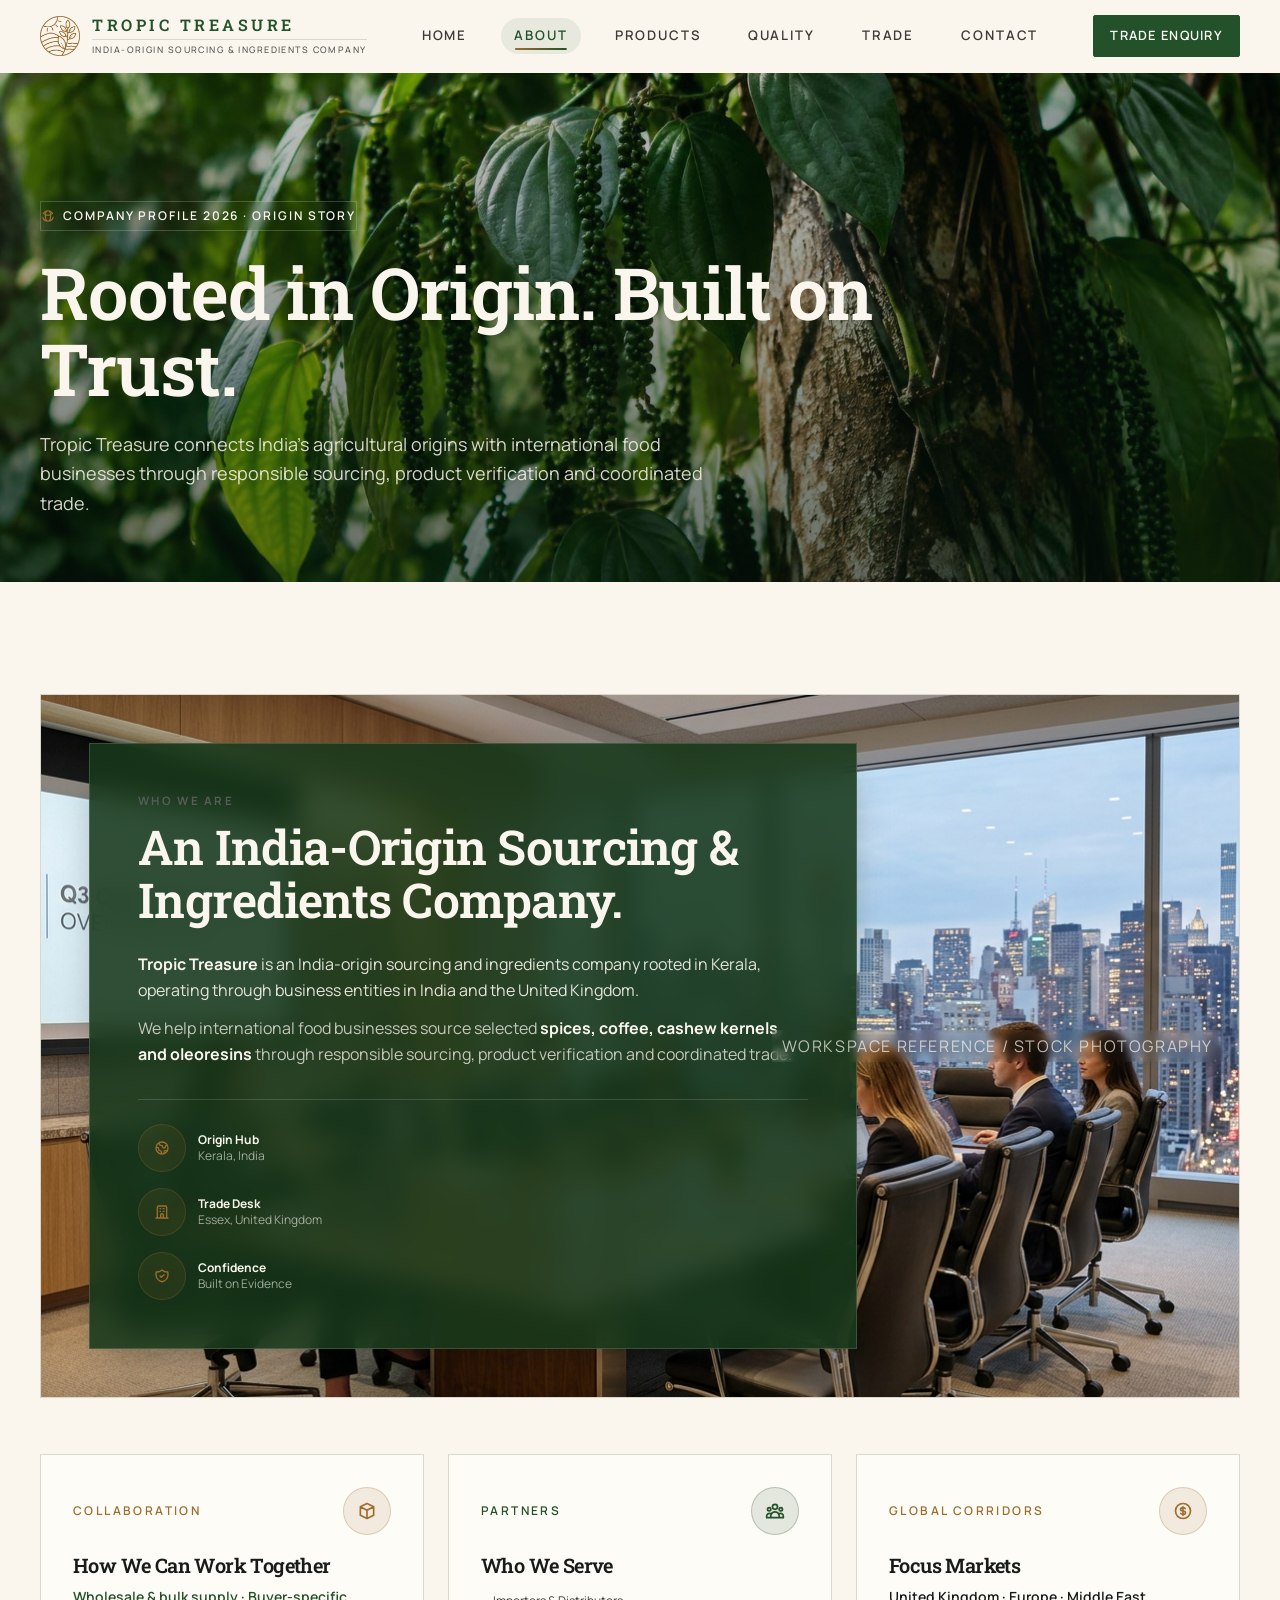
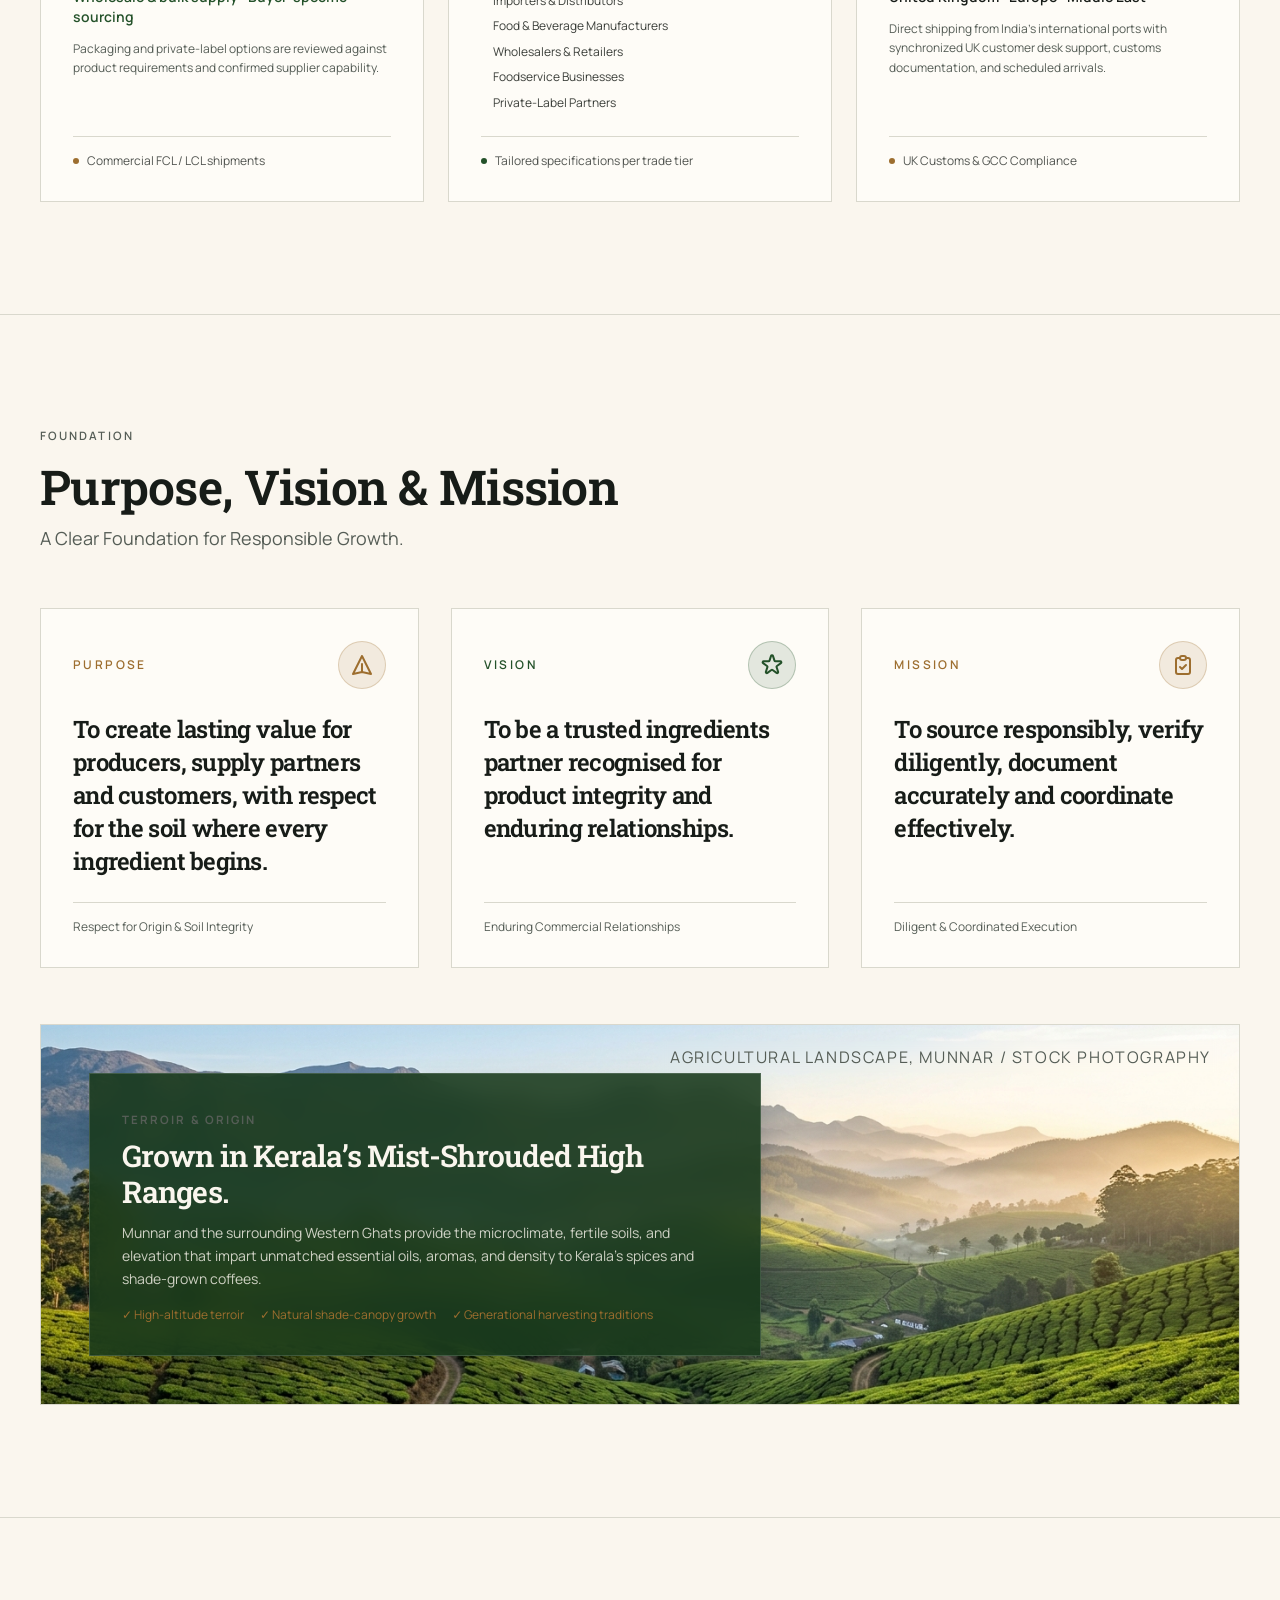
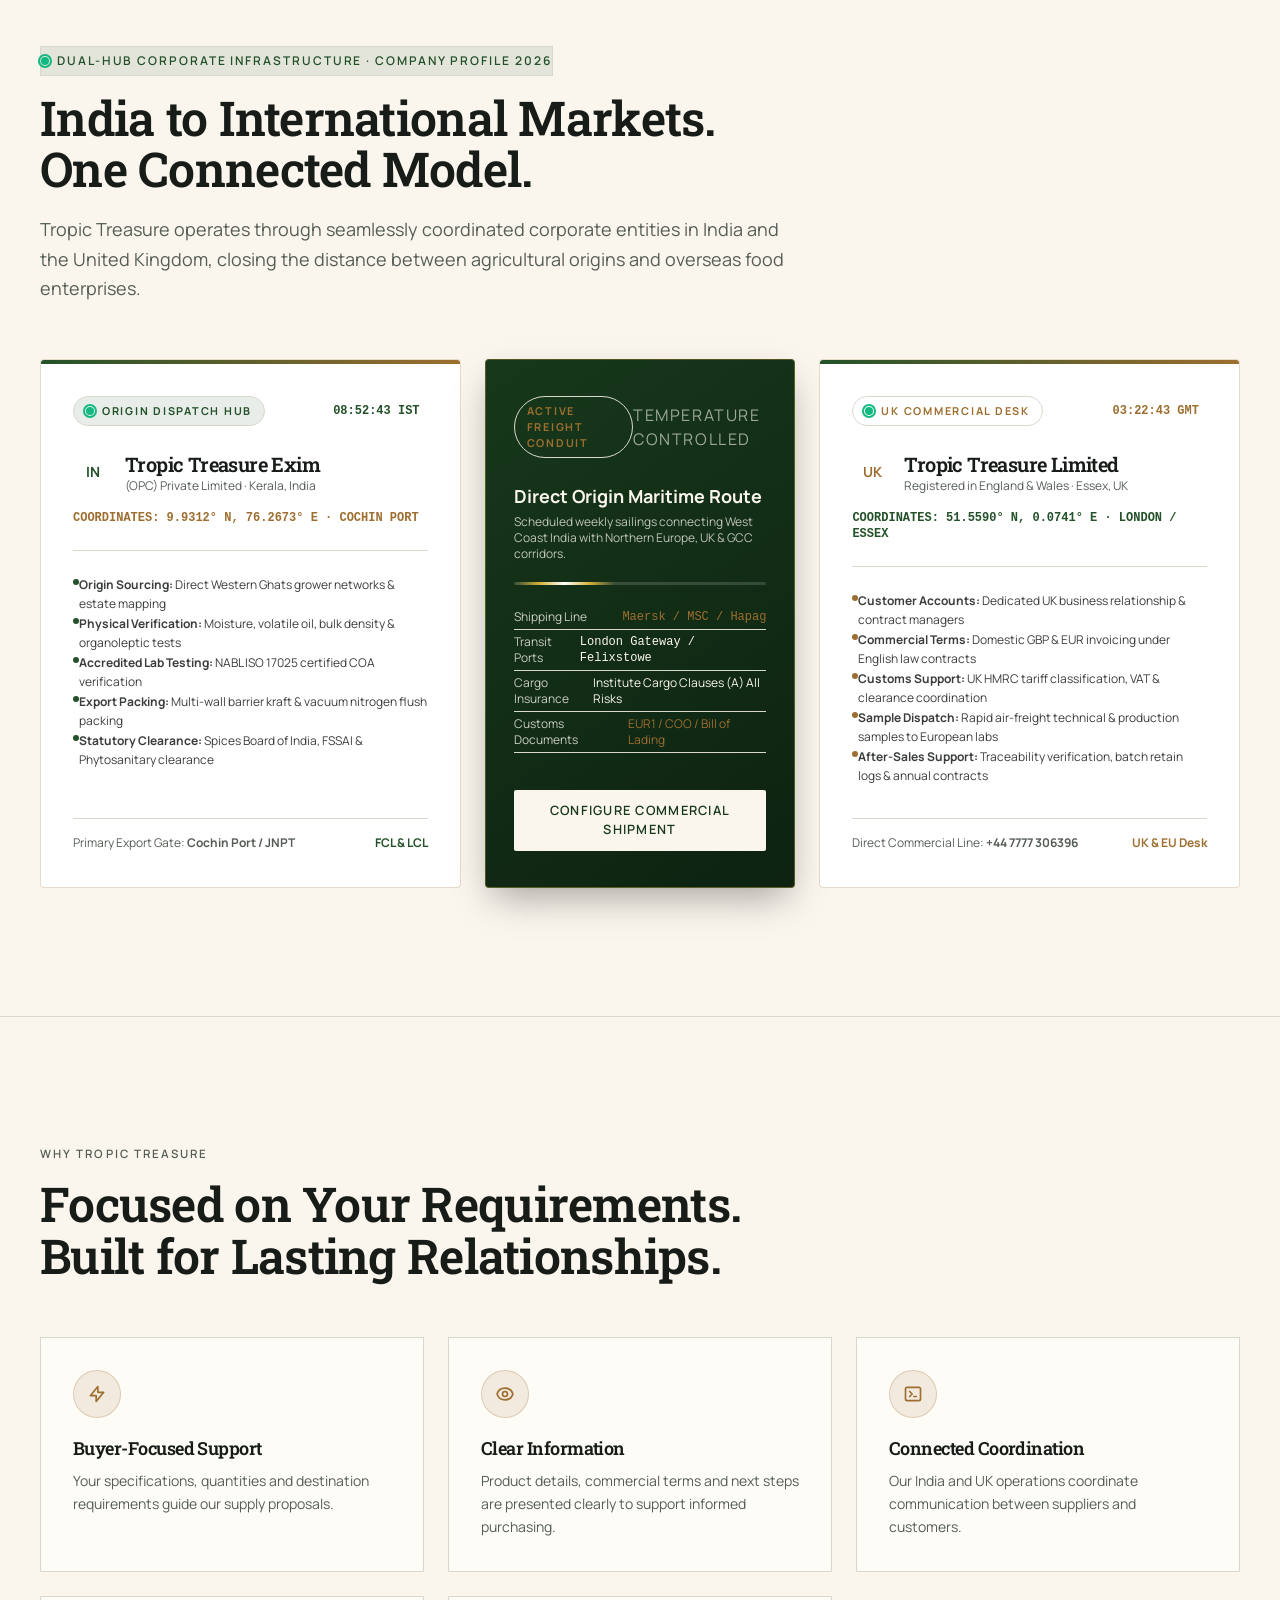
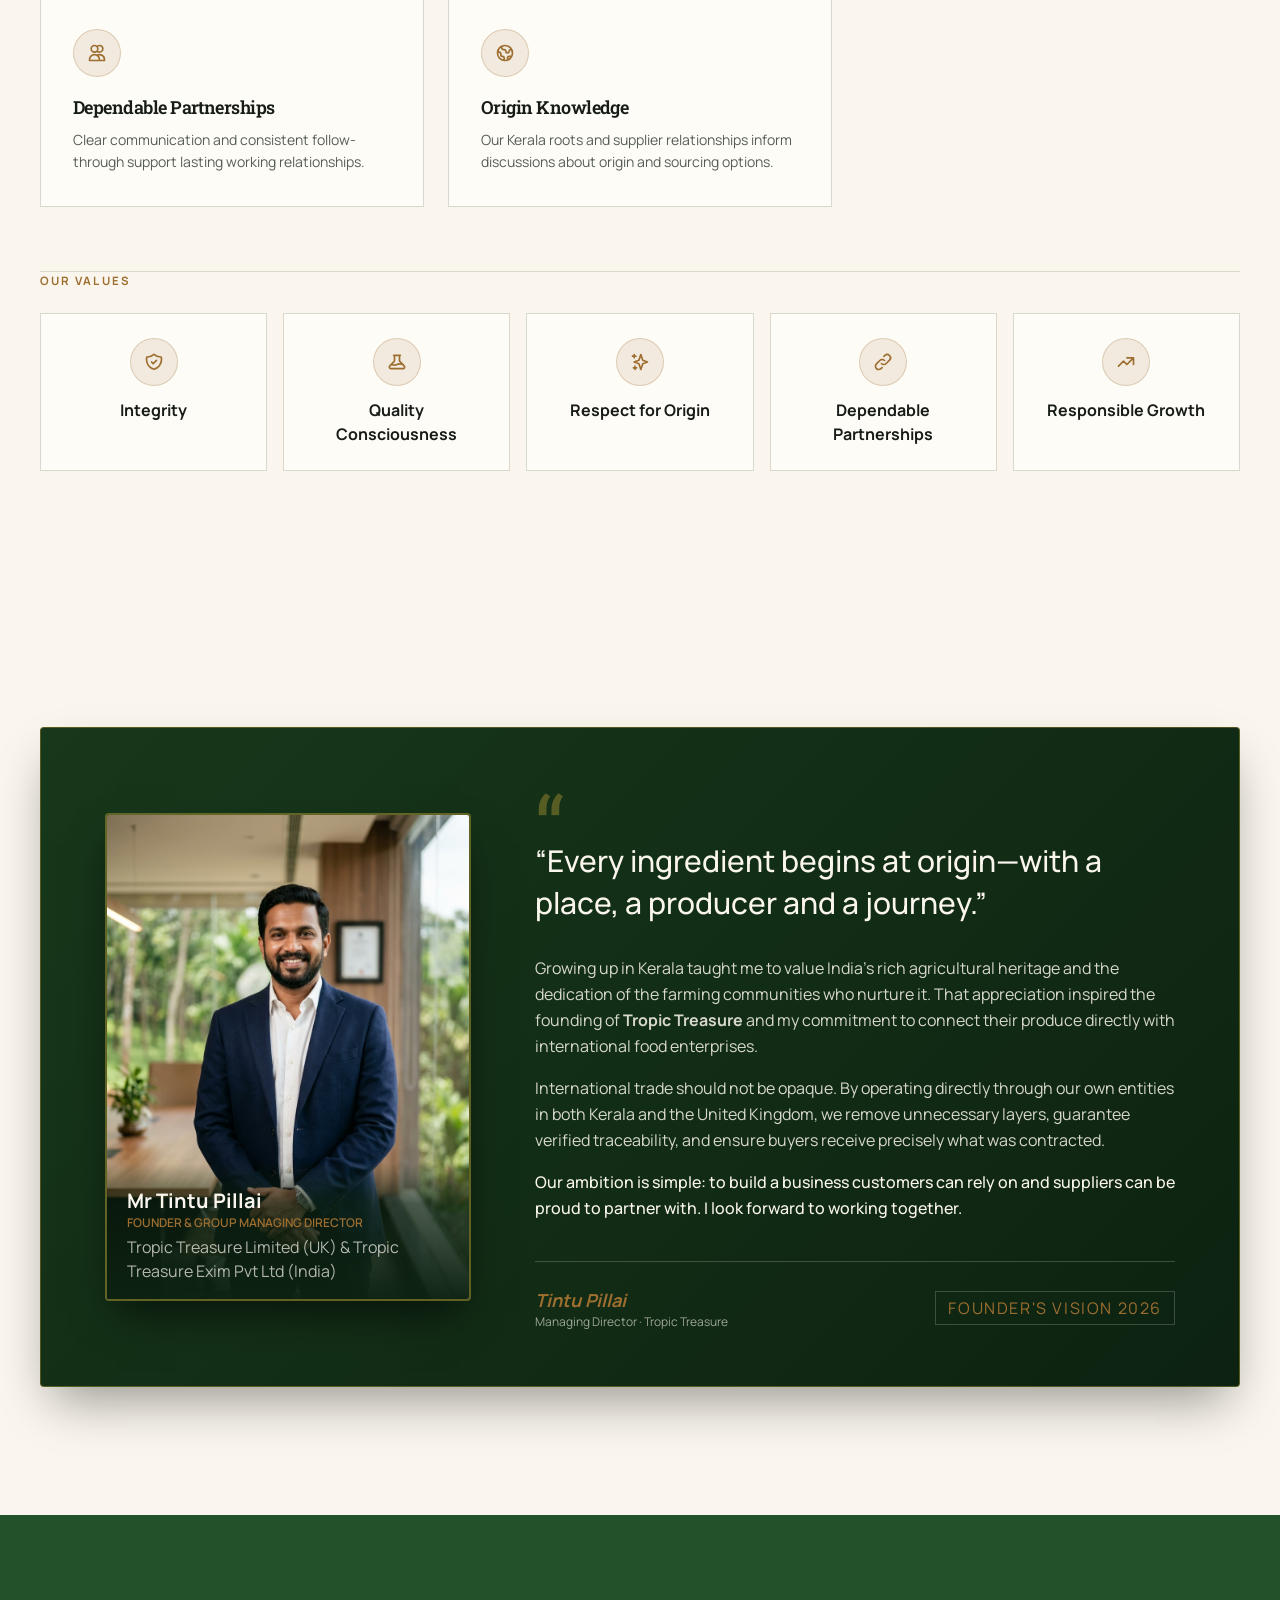
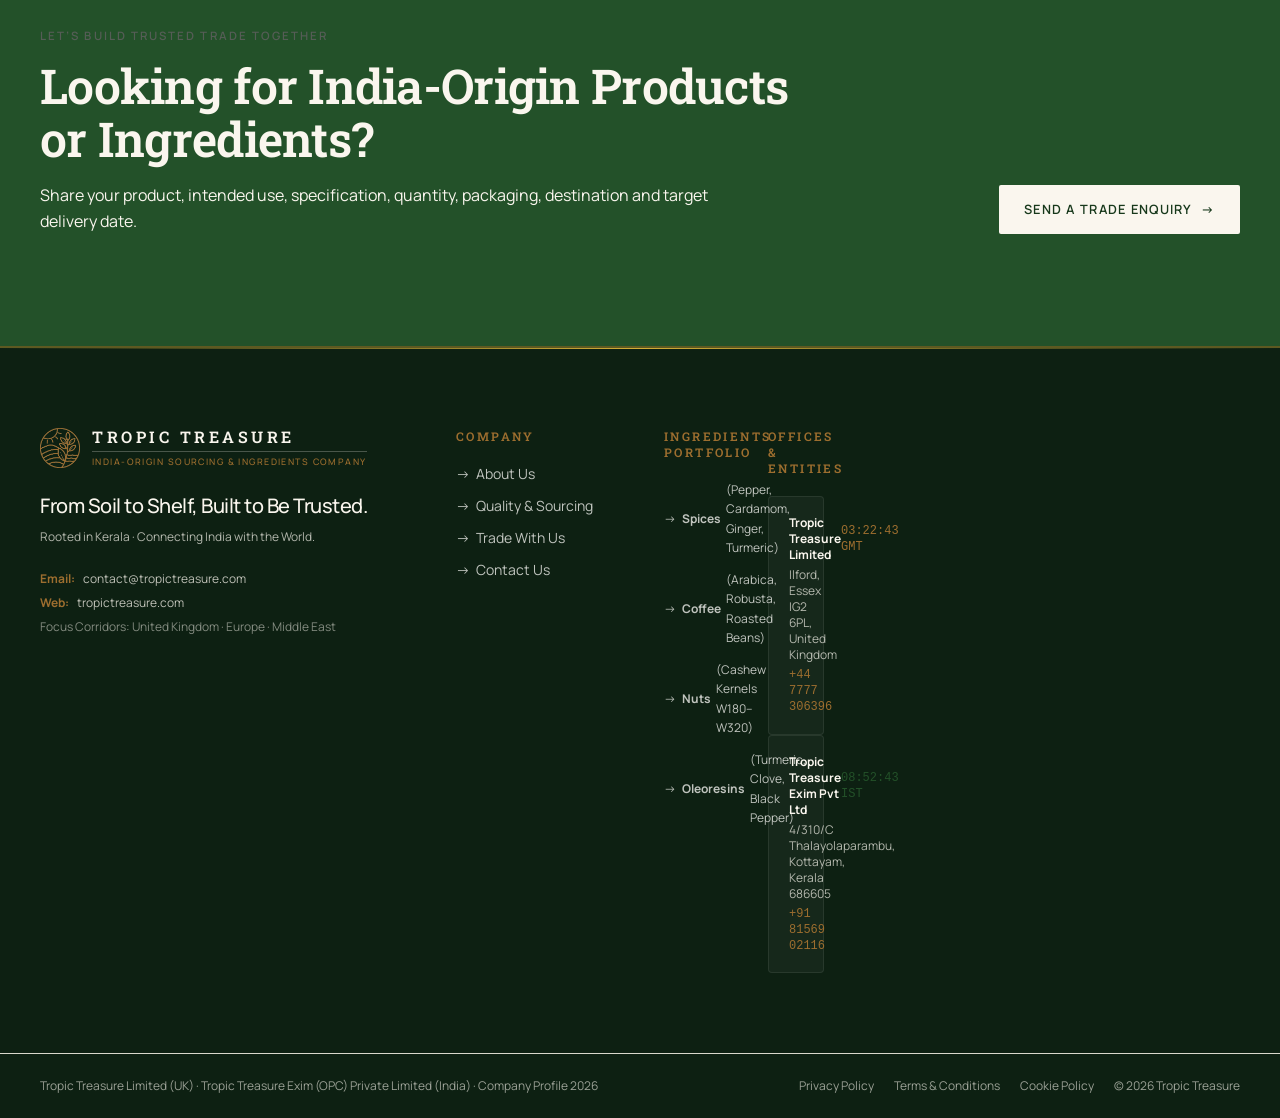
==== about.html @ d7b2481f "Need upgrades" ====
<!DOCTYPE html>
<html lang="en">
<head>
  <meta charset="utf-8"/>
  <meta name="viewport" content="width=device-width, initial-scale=1"/>
  <title>About Us — Rooted in Origin. Built on Trust | Tropic Treasure</title>
  <meta name="description" content="Rooted in Kerala, Tropic Treasure connects India's agricultural origins with international food businesses through responsible sourcing, product verification and coordinated trade."/>
  
  <meta property="og:type" content="website"/>
  <meta property="og:title" content="About Tropic Treasure — Rooted in Origin. Built on Trust."/>
  <meta property="og:description" content="Tropic Treasure is an India-origin sourcing and ingredients company rooted in Kerala, operating across India and the UK."/>
  <meta property="og:image" content="assets/origin-pepper-vine.jpg"/>
  
  <meta name="twitter:card" content="summary_large_image"/>
  <meta name="twitter:title" content="About Tropic Treasure — Rooted in Origin. Built on Trust."/>
  <meta name="twitter:description" content="Tropic Treasure connects India's agricultural origins with international food businesses."/>
  <meta name="twitter:image" content="assets/origin-pepper-vine.jpg"/>

  <link rel="preload" as="image" href="assets/tt-mark.png"/>
  <link rel="stylesheet" href="styles.css"/>
  <link rel="preconnect" href="https://fonts.googleapis.com"/>
  <link rel="preconnect" href="https://fonts.gstatic.com" crossorigin="anonymous"/>
  <link rel="stylesheet" href="https://fonts.googleapis.com/css2?family=Manrope:wght@300;400;500;600;700&family=Roboto+Slab:wght@400;500;600;700&display=swap"/>
  <link rel="icon" href="assets/favicon.png" type="image/png"/>
</head>
<body>
  <!-- Header -->
  <header class="sticky top-0 z-50 bg-background/95 backdrop-blur-sm transition-[border-color] border-b border-transparent">
    <div class="container-site flex h-18 items-center justify-between py-4">
      <a aria-label="Tropic Treasure home" href="index.html">
        <span class="flex items-center gap-3">
          <img src="assets/tt-mark.png" alt="Tropic Treasure Logo" width="40" height="40" class="h-9 w-9 shrink-0 md:h-10 md:w-10"/>
          <span class="flex flex-col leading-none text-primary">
            <span class="logo-title text-[0.98rem] font-semibold tracking-[0.22em]">TROPIC TREASURE</span>
            <span class="mt-1.5 border-t pt-1.5 text-[0.56rem] font-medium tracking-[0.16em] uppercase border-border text-muted-foreground">India-Origin Sourcing &amp; Ingredients Company</span>
          </span>
        </span>
      </a>

      <!-- Desktop Nav -->
      <nav aria-label="Main" class="hidden items-center gap-5 lg:flex">
        <a class="nav-link" href="index.html">Home</a>
        <a class="nav-link active" href="about.html" aria-current="page">About</a>
        <a class="nav-link" href="products.html">Products</a>
        <a class="nav-link" href="quality.html">Quality</a>
        <a class="nav-link" href="trade.html">Trade</a>
        <a class="nav-link" href="contact.html">Contact</a>
      </nav>

      <div class="flex items-center gap-3">
        <a class="btn btn-primary hidden !px-4 !py-2.5 sm:inline-flex" href="trade.html#enquiry">Trade Enquiry</a>
        <button type="button" class="flex h-10 w-10 flex-col items-center justify-center gap-1.5 lg:hidden" aria-label="Open menu" aria-expanded="false" id="mobile-menu-btn">
          <span class="block h-px w-6 bg-foreground transition-transform"></span>
          <span class="block h-px w-6 bg-foreground transition-transform"></span>
        </button>
      </div>
    </div>

    <!-- Mobile Menu Drawer -->
    <div id="mobile-menu" class="hidden border-t border-border bg-background px-6 py-8 lg:hidden transition-all duration-300">
      <nav class="flex flex-col gap-5">
        <a class="text-sm font-semibold tracking-[0.14em] text-foreground/80 uppercase transition-colors hover:text-primary" href="index.html">Home</a>
        <a class="text-sm font-semibold tracking-[0.14em] text-primary uppercase" href="about.html">About</a>
        <a class="text-sm font-semibold tracking-[0.14em] text-foreground/80 uppercase transition-colors hover:text-primary" href="products.html">Products</a>
        <a class="text-sm font-semibold tracking-[0.14em] text-foreground/80 uppercase transition-colors hover:text-primary" href="quality.html">Quality</a>
        <a class="text-sm font-semibold tracking-[0.14em] text-foreground/80 uppercase transition-colors hover:text-primary" href="trade.html">Trade</a>
        <a class="text-sm font-semibold tracking-[0.14em] text-foreground/80 uppercase transition-colors hover:text-primary" href="contact.html">Contact</a>
        <div class="pt-4 border-t border-border">
          <a class="btn btn-primary w-full text-center" href="trade.html#enquiry">Trade Enquiry</a>
        </div>
      </nav>
    </div>
  </header>

  <main>
    <!-- Hero Section -->
    <section class="relative isolate flex min-h-[62vh] items-end overflow-hidden">
      <img src="assets/origin-pepper-vine.jpg" alt="Kerala pepper vines in agricultural origin" class="absolute inset-0 -z-20 h-full w-full object-cover ken-burns" width="1600" height="1200"/>
      <div class="hero-scrim absolute inset-0 -z-10"></div>
      
      <div class="container-site pt-32 pb-16 text-ivory md:pb-24">
        <div class="inline-flex items-center gap-2 bg-ivory/15 backdrop-blur-xs px-3.5 py-1.5 text-xs font-semibold tracking-[0.16em] uppercase text-ivory border border-ivory/20 mb-4">
          <svg class="w-3.5 h-3.5 text-gold" fill="none" viewBox="0 0 24 24" stroke="currentColor" stroke-width="2">
            <path stroke-linecap="round" stroke-linejoin="round" d="M12 21a9.004 9.004 0 008.716-6.747M12 21a9.004 9.004 0 01-8.716-6.747M12 21c2.485 0 4.5-4.03 4.5-9S14.485 3 12 3m0 18c-2.485 0-4.5-4.03-4.5-9S9.515 3 12 3m0 0a8.997 8.997 0 017.843 4.582M12 3a8.997 8.997 0 00-7.843 4.582m15.686 0A11.953 11.953 0 0112 10.5c-2.998 0-5.74-1.1-7.843-2.918"/>
          </svg>
          Company Profile 2026 · Origin Story
        </div>
        <h1 class="mt-2 max-w-4xl text-5xl leading-[1.05] font-medium md:text-7xl">Rooted in Origin. Built on Trust.</h1>
        <p class="mt-6 max-w-2xl text-lg leading-relaxed text-ivory/85">
          Tropic Treasure connects India's agricultural origins with international food businesses through responsible sourcing, product verification and coordinated trade.
        </p>
      </div>
    </section>

    <!-- Who We Are: Backdrop Effect with Text Overlay & Pictorial Icon Representation (Page 2) -->
    <section class="container-site py-20 md:py-28">
      <!-- Backdrop Banner with Frosted Glass Text Overlay -->
      <div class="relative isolate overflow-hidden border border-border min-h-[440px] flex items-center p-6 md:p-12 lg:p-16">
        <!-- Backdrop Image -->
        <img src="assets/workspace-boardroom.jpg" alt="Tropic Treasure Executive Workspace" class="absolute inset-0 -z-20 h-full w-full object-cover"/>
        <!-- Scrim -->
        <div class="absolute inset-0 -z-10 bg-gradient-to-r from-forest-deep/95 via-forest-deep/85 to-forest-deep/60"></div>
        <div class="absolute bottom-3 right-4 z-10 bg-black/60 backdrop-blur-xs px-2.5 py-1 text-[0.65rem] text-ivory/70 tracking-widest uppercase">
          Workspace reference / stock photography
        </div>

        <!-- Overlaid Content Card -->
        <div class="backdrop-hero-card p-8 md:p-12 max-w-3xl text-ivory">
          <p class="eyebrow !text-gold font-bold tracking-[0.2em]">Who We Are</p>
          <h2 class="mt-3 text-3xl md:text-5xl font-medium leading-[1.1] text-ivory">
            An India-Origin Sourcing &amp; Ingredients Company.
          </h2>
          <p class="mt-6 text-base md:text-lg text-ivory/90 leading-relaxed">
            <strong class="text-ivory">Tropic Treasure</strong> is an India-origin sourcing and ingredients company rooted in Kerala, operating through business entities in India and the United Kingdom.
          </p>
          <p class="mt-3 text-sm md:text-base text-ivory/75 leading-relaxed">
            We help international food businesses source selected <strong class="text-ivory">spices, coffee, cashew kernels and oleoresins</strong> through responsible sourcing, product verification and coordinated trade.
          </p>

          <!-- 3 Micro Stats with Icons Overlaid -->
          <div class="mt-8 grid grid-cols-1 sm:grid-cols-3 gap-4 border-t border-ivory/15 pt-6 text-xs text-ivory/80">
            <div class="flex items-center gap-3">
              <span class="icon-badge shrink-0 !w-9 !h-9 !bg-gold/20 !text-gold !border-gold/30">
                <svg class="w-4 h-4" fill="none" viewBox="0 0 24 24" stroke="currentColor" stroke-width="2">
                  <path stroke-linecap="round" stroke-linejoin="round" d="M3.055 11H5a2 2 0 012 2v1a2 2 0 002 2 2 2 0 012 2v2.945M8 3.935V5.5A2.5 2.5 0 0010.5 8h.5a2 2 0 012 2 2 2 0 104 0 2 2 0 012-2h1.064M15 20.488V18a2 2 0 012-2h3.064M21 12a9 9 0 11-18 0 9 9 0 0118 0z"/>
                </svg>
              </span>
              <div>
                <p class="font-bold text-ivory">Origin Hub</p>
                <p class="text-ivory/60">Kerala, India</p>
              </div>
            </div>

            <div class="flex items-center gap-3">
              <span class="icon-badge shrink-0 !w-9 !h-9 !bg-gold/20 !text-gold !border-gold/30">
                <svg class="w-4 h-4" fill="none" viewBox="0 0 24 24" stroke="currentColor" stroke-width="2">
                  <path stroke-linecap="round" stroke-linejoin="round" d="M19 21V5a2 2 0 00-2-2H7a2 2 0 00-2 2v16m14 0h2m-2 0h-5m-9 0H3m2 0h5M9 7h1m-1 4h1m4-4h1m-1 4h1m-5 10v-5a1 1 0 011-1h2a1 1 0 011 1v5m-4 0h4"/>
                </svg>
              </span>
              <div>
                <p class="font-bold text-ivory">Trade Desk</p>
                <p class="text-ivory/60">Essex, United Kingdom</p>
              </div>
            </div>

            <div class="flex items-center gap-3">
              <span class="icon-badge shrink-0 !w-9 !h-9 !bg-gold/20 !text-gold !border-gold/30">
                <svg class="w-4 h-4" fill="none" viewBox="0 0 24 24" stroke="currentColor" stroke-width="2">
                  <path stroke-linecap="round" stroke-linejoin="round" d="M9 12l2 2 4-4m5.618-4.016A11.955 11.955 0 0112 2.944a11.955 11.955 0 01-8.618 3.04A12.02 12.02 0 003 9c0 5.591 3.824 10.29 9 11.622 5.176-1.332 9-6.03 9-11.622 0-1.042-.133-2.052-.382-3.016z"/>
                </svg>
              </span>
              <div>
                <p class="font-bold text-ivory">Confidence</p>
                <p class="text-ivory/60">Built on Evidence</p>
              </div>
            </div>
          </div>
        </div>
      </div>

      <!-- Pictorial SVG Grid: How We Work Together, Who We Serve & Focus Markets -->
      <div class="mt-14 grid gap-6 md:grid-cols-3">
        <!-- 1. How We Can Work Together -->
        <div class="border border-border bg-card p-8 flex flex-col justify-between group hover:border-gold/50 transition-colors">
          <div>
            <div class="flex items-center justify-between">
              <span class="text-xs font-semibold tracking-[0.2em] text-gold uppercase">Collaboration</span>
              <span class="icon-badge">
                <!-- SVG: Bulk & Wholesale Cargo -->
                <svg class="w-5 h-5" fill="none" viewBox="0 0 24 24" stroke="currentColor" stroke-width="2">
                  <path stroke-linecap="round" stroke-linejoin="round" d="M20 7l-8-4-8 4m16 0l-8 4m8-4v10l-8 4m0-10L4 7m8 4v10M4 7v10l8 4"/>
                </svg>
              </span>
            </div>
            <h3 class="mt-4 text-xl font-bold text-foreground">How We Can Work Together</h3>
            <p class="mt-2 text-sm font-semibold text-primary">Wholesale &amp; bulk supply · Buyer-specific sourcing</p>
            <p class="mt-3 text-xs leading-relaxed text-muted-foreground">
              Packaging and private-label options are reviewed against product requirements and confirmed supplier capability.
            </p>
          </div>
          <div class="mt-6 pt-4 border-t border-border flex items-center gap-2 text-xs text-foreground/75">
            <span class="h-1.5 w-1.5 rounded-full bg-gold"></span>
            <span>Commercial FCL / LCL shipments</span>
          </div>
        </div>

        <!-- 2. Who We Serve -->
        <div class="border border-border bg-card p-8 flex flex-col justify-between group hover:border-primary/50 transition-colors">
          <div>
            <div class="flex items-center justify-between">
              <span class="text-xs font-semibold tracking-[0.2em] text-primary uppercase">Partners</span>
              <span class="icon-badge-emerald">
                <!-- SVG: Industry Handshake & Partners -->
                <svg class="w-5 h-5" fill="none" viewBox="0 0 24 24" stroke="currentColor" stroke-width="2">
                  <path stroke-linecap="round" stroke-linejoin="round" d="M17 20h5v-2a3 3 0 00-5.356-1.857M17 20H7m10 0v-2c0-.656-.126-1.283-.356-1.857M7 20H2v-2a3 3 0 015.356-1.857M7 20v-2c0-.656.126-1.283.356-1.857m0 0a5.002 5.002 0 019.288 0M15 7a3 3 0 11-6 0 3 3 0 016 0zm6 3a2 2 0 11-4 0 2 2 0 014 0zM7 10a2 2 0 11-4 0 2 2 0 014 0z"/>
                </svg>
              </span>
            </div>
            <h3 class="mt-4 text-xl font-bold text-foreground">Who We Serve</h3>
            <ul class="mt-3 space-y-1.5 text-xs text-foreground/85 leading-relaxed">
              <li class="flex items-center gap-2"><span class="h-1 w-1 rounded-full bg-primary"></span>Importers &amp; Distributors</li>
              <li class="flex items-center gap-2"><span class="h-1 w-1 rounded-full bg-primary"></span>Food &amp; Beverage Manufacturers</li>
              <li class="flex items-center gap-2"><span class="h-1 w-1 rounded-full bg-primary"></span>Wholesalers &amp; Retailers</li>
              <li class="flex items-center gap-2"><span class="h-1 w-1 rounded-full bg-primary"></span>Foodservice Businesses</li>
              <li class="flex items-center gap-2"><span class="h-1 w-1 rounded-full bg-primary"></span>Private-Label Partners</li>
            </ul>
          </div>
          <div class="mt-6 pt-4 border-t border-border flex items-center gap-2 text-xs text-foreground/75">
            <span class="h-1.5 w-1.5 rounded-full bg-primary"></span>
            <span>Tailored specifications per trade tier</span>
          </div>
        </div>

        <!-- 3. Focus Markets -->
        <div class="border border-border bg-card p-8 flex flex-col justify-between group hover:border-gold/50 transition-colors">
          <div>
            <div class="flex items-center justify-between">
              <span class="text-xs font-semibold tracking-[0.2em] text-gold uppercase">Global Corridors</span>
              <span class="icon-badge">
                <!-- SVG: Compass / Trade Routes -->
                <svg class="w-5 h-5" fill="none" viewBox="0 0 24 24" stroke="currentColor" stroke-width="2">
                  <path stroke-linecap="round" stroke-linejoin="round" d="M12 8c-1.657 0-3 .895-3 2s1.343 2 3 2 3 .895 3 2-1.343 2-3 2m0-8c1.11 0 2.08.402 2.599 1M12 8V7m0 1v8m0 0v1m0-1c-1.11 0-2.08-.402-2.599-1M21 12a9 9 0 11-18 0 9 9 0 0118 0z"/>
                </svg>
              </span>
            </div>
            <h3 class="mt-4 text-xl font-bold text-foreground">Focus Markets</h3>
            <p class="mt-2 text-sm font-semibold text-foreground">United Kingdom · Europe · Middle East</p>
            <p class="mt-3 text-xs leading-relaxed text-muted-foreground">
              Direct shipping from India's international ports with synchronized UK customer desk support, customs documentation, and scheduled arrivals.
            </p>
          </div>
          <div class="mt-6 pt-4 border-t border-border flex items-center gap-2 text-xs text-foreground/75">
            <span class="h-1.5 w-1.5 rounded-full bg-gold"></span>
            <span>UK Customs &amp; GCC Compliance</span>
          </div>
        </div>
      </div>
    </section>

    <!-- Purpose, Vision & Mission: Pictorial SVG Badges & Munnar Backdrop Overlay (Page 3) -->
    <section class="border-y border-border bg-secondary/30 py-20 md:py-28">
      <div class="container-site">
        <div class="max-w-3xl">
          <p class="eyebrow">Foundation</p>
          <h2 class="mt-4 text-4xl leading-[1.08] md:text-5xl font-medium">Purpose, Vision &amp; Mission</h2>
          <p class="mt-3 text-lg text-muted-foreground">A Clear Foundation for Responsible Growth.</p>
        </div>

        <!-- 3 Cards with Bespoke SVG Icons -->
        <div class="mt-14 grid gap-8 md:grid-cols-3">
          <!-- Purpose -->
          <div class="border border-border bg-card p-8 flex flex-col justify-between group hover:border-gold transition-colors">
            <div>
              <div class="flex items-center justify-between">
                <span class="text-xs font-semibold tracking-[0.2em] text-gold uppercase">Purpose</span>
                <span class="icon-badge">
                  <!-- SVG: Soil & Sprout Icon -->
                  <svg class="w-6 h-6" fill="none" viewBox="0 0 24 24" stroke="currentColor" stroke-width="2">
                    <path stroke-linecap="round" stroke-linejoin="round" d="M12 19l9 2-9-18-9 18 9-2zm0 0v-8"/>
                  </svg>
                </span>
              </div>
              <h3 class="mt-6 font-serif text-2xl leading-snug text-foreground">
                To create lasting value for producers, supply partners and customers, with respect for the soil where every ingredient begins.
              </h3>
            </div>
            <p class="mt-6 text-xs text-muted-foreground pt-4 border-t border-border">Respect for Origin &amp; Soil Integrity</p>
          </div>

          <!-- Vision -->
          <div class="border border-border bg-card p-8 flex flex-col justify-between group hover:border-primary transition-colors">
            <div>
              <div class="flex items-center justify-between">
                <span class="text-xs font-semibold tracking-[0.2em] text-primary uppercase">Vision</span>
                <span class="icon-badge-emerald">
                  <!-- SVG: Star / Integrity Icon -->
                  <svg class="w-6 h-6" fill="none" viewBox="0 0 24 24" stroke="currentColor" stroke-width="2">
                    <path stroke-linecap="round" stroke-linejoin="round" d="M11.049 2.927c.3-.921 1.603-.921 1.902 0l1.519 4.674a1 1 0 00.95.69h4.915c.969 0 1.371 1.24.588 1.81l-3.976 2.888a1 1 0 00-.363 1.118l1.518 4.674c.3.922-.755 1.688-1.538 1.118l-3.976-2.888a1 1 0 00-1.176 0l-3.976 2.888c-.783.57-1.838-.197-1.538-1.118l1.518-4.674a1 1 0 00-.363-1.118l-3.976-2.888c-.784-.57-.38-1.81.588-1.81h4.914a1 1 0 00.951-.69l1.519-4.674z"/>
                  </svg>
                </span>
              </div>
              <h3 class="mt-6 font-serif text-2xl leading-snug text-foreground">
                To be a trusted ingredients partner recognised for product integrity and enduring relationships.
              </h3>
            </div>
            <p class="mt-6 text-xs text-muted-foreground pt-4 border-t border-border">Enduring Commercial Relationships</p>
          </div>

          <!-- Mission -->
          <div class="border border-border bg-card p-8 flex flex-col justify-between group hover:border-gold transition-colors">
            <div>
              <div class="flex items-center justify-between">
                <span class="text-xs font-semibold tracking-[0.2em] text-gold uppercase">Mission</span>
                <span class="icon-badge">
                  <!-- SVG: Calibration Balance / Verification Icon -->
                  <svg class="w-6 h-6" fill="none" viewBox="0 0 24 24" stroke="currentColor" stroke-width="2">
                    <path stroke-linecap="round" stroke-linejoin="round" d="M9 5H7a2 2 0 00-2 2v12a2 2 0 002 2h10a2 2 0 002-2V7a2 2 0 00-2-2h-2M9 5a2 2 0 002 2h2a2 2 0 002-2M9 5a2 2 0 012-2h2a2 2 0 012 2m-6 9l2 2 4-4"/>
                  </svg>
                </span>
              </div>
              <h3 class="mt-6 font-serif text-2xl leading-snug text-foreground">
                To source responsibly, verify diligently, document accurately and coordinate effectively.
              </h3>
            </div>
            <p class="mt-6 text-xs text-muted-foreground pt-4 border-t border-border">Diligent &amp; Coordinated Execution</p>
          </div>
        </div>

        <!-- Landscape Backdrop Panorama with Text Overlaying -->
        <div class="mt-14 relative isolate overflow-hidden border border-border min-h-[380px] flex items-end p-8 md:p-12">
          <img src="assets/munnar-landscape.jpg" alt="Agricultural landscape in Munnar Kerala" class="absolute inset-0 -z-20 h-full w-full object-cover"/>
          <div class="absolute inset-0 -z-10 bg-gradient-to-t from-forest-deep via-forest-deep/60 to-transparent"></div>
          
          <div class="backdrop-hero-card p-6 md:p-8 max-w-2xl text-ivory">
            <span class="eyebrow !text-gold font-bold">Terroir &amp; Origin</span>
            <h3 class="mt-2 text-2xl md:text-3xl font-medium text-ivory">
              Grown in Kerala’s Mist-Shrouded High Ranges.
            </h3>
            <p class="mt-3 text-sm text-ivory/80 leading-relaxed">
              Munnar and the surrounding Western Ghats provide the microclimate, fertile soils, and elevation that impart unmatched essential oils, aromas, and density to Kerala's spices and shade-grown coffees.
            </p>
            <div class="mt-4 flex flex-wrap gap-4 text-xs text-gold">
              <span>✓ High-altitude terroir</span>
              <span>✓ Natural shade-canopy growth</span>
              <span>✓ Generational harvesting traditions</span>
            </div>
          </div>

          <div class="absolute top-4 right-4 bg-background/80 backdrop-blur-xs px-3 py-1 text-[0.68rem] text-muted-foreground uppercase tracking-widest">
            Agricultural landscape, Munnar / stock photography
          </div>
        </div>
      </div>
    </section>

    <!-- Our Business Model: Global Connected Trade Corridor (Heavy Upgrade) -->
    <section class="container-site py-20 md:py-32">
      <div class="max-w-3xl">
        <div class="inline-flex items-center gap-2 bg-primary/10 border border-primary/20 px-3.5 py-1.5 text-xs font-semibold tracking-[0.16em] uppercase text-primary mb-4 rounded-xs">
          <span class="status-radar-dot"></span>
          Dual-Hub Corporate Infrastructure · Company Profile 2026
        </div>
        <h2 class="text-4xl leading-[1.08] md:text-5xl font-medium text-foreground">
          India to International Markets. One Connected Model.
        </h2>
        <p class="mt-5 text-lg leading-relaxed text-muted-foreground">
          Tropic Treasure operates through seamlessly coordinated corporate entities in India and the United Kingdom, closing the distance between agricultural origins and overseas food enterprises.
        </p>
      </div>

      <!-- Interactive 3-Stage Connected Trade Corridor Dashboard -->
      <div class="mt-14 trade-corridor-grid">
        <!-- 1. Origin Hub (India) -->
        <div class="corridor-hub-card">
          <div>
            <div class="flex items-center justify-between">
              <span class="live-status-pill bg-primary/10 text-primary border border-primary/20">
                <span class="status-radar-dot"></span> ORIGIN DISPATCH HUB
              </span>
              <span class="live-time-kochi font-mono text-xs font-bold text-primary bg-secondary/80 px-2 py-0.5 rounded-xs">16:45:00 IST</span>
            </div>

            <div class="mt-6 flex items-center gap-3">
              <div class="h-10 w-10 rounded-full bg-primary/15 text-primary flex items-center justify-center font-bold text-sm shrink-0">
                IN
              </div>
              <div>
                <h3 class="text-xl font-bold text-foreground">Tropic Treasure Exim</h3>
                <p class="text-xs text-muted-foreground">(OPC) Private Limited · Kerala, India</p>
              </div>
            </div>

            <p class="mt-4 text-xs font-mono text-gold font-semibold">COORDINATES: 9.9312° N, 76.2673° E · COCHIN PORT</p>

            <ul class="mt-6 space-y-3.5 border-t border-border pt-6 text-xs text-foreground/85 leading-relaxed">
              <li class="flex items-start gap-2.5">
                <span class="mt-1 h-1.5 w-1.5 shrink-0 rounded-full bg-primary"></span>
                <span><strong>Origin Sourcing:</strong> Direct Western Ghats grower networks &amp; estate mapping</span>
              </li>
              <li class="flex items-start gap-2.5">
                <span class="mt-1 h-1.5 w-1.5 shrink-0 rounded-full bg-primary"></span>
                <span><strong>Physical Verification:</strong> Moisture, volatile oil, bulk density &amp; organoleptic tests</span>
              </li>
              <li class="flex items-start gap-2.5">
                <span class="mt-1 h-1.5 w-1.5 shrink-0 rounded-full bg-primary"></span>
                <span><strong>Accredited Lab Testing:</strong> NABL ISO 17025 certified COA verification</span>
              </li>
              <li class="flex items-start gap-2.5">
                <span class="mt-1 h-1.5 w-1.5 shrink-0 rounded-full bg-primary"></span>
                <span><strong>Export Packing:</strong> Multi-wall barrier kraft &amp; vacuum nitrogen flush packing</span>
              </li>
              <li class="flex items-start gap-2.5">
                <span class="mt-1 h-1.5 w-1.5 shrink-0 rounded-full bg-primary"></span>
                <span><strong>Statutory Clearance:</strong> Spices Board of India, FSSAI &amp; Phytosanitary clearance</span>
              </li>
            </ul>
          </div>

          <div class="mt-8 pt-4 border-t border-border flex items-center justify-between text-xs text-muted-foreground">
            <span>Primary Export Gate: <strong>Cochin Port / JNPT</strong></span>
            <span class="text-primary font-bold">FCL &amp; LCL</span>
          </div>
        </div>

        <!-- 2. Central Maritime Transit Conduit -->
        <div class="corridor-conduit">
          <div>
            <div class="flex items-center justify-between">
              <span class="live-status-pill bg-gold/20 text-gold border border-gold/30">
                ACTIVE FREIGHT CONDUIT
              </span>
              <span class="text-[0.65rem] text-ivory/60 uppercase tracking-widest">Temperature Controlled</span>
            </div>

            <h4 class="mt-6 text-lg font-bold text-ivory">Direct Origin Maritime Route</h4>
            <p class="mt-1 text-xs text-ivory/75">
              Scheduled weekly sailings connecting West Coast India with Northern Europe, UK &amp; GCC corridors.
            </p>

            <div class="corridor-pulse-line" title="Active Maritime Transit Corridor"></div>

            <div class="space-y-2.5 text-xs text-ivory/80">
              <div class="flex items-center justify-between py-1 border-b border-ivory/10">
                <span>Shipping Line</span>
                <span class="text-gold font-mono">Maersk / MSC / Hapag</span>
              </div>
              <div class="flex items-center justify-between py-1 border-b border-ivory/10">
                <span>Transit Ports</span>
                <span class="text-ivory font-mono">London Gateway / Felixstowe</span>
              </div>
              <div class="flex items-center justify-between py-1 border-b border-ivory/10">
                <span>Cargo Insurance</span>
                <span class="text-ivory">Institute Cargo Clauses (A) All Risks</span>
              </div>
              <div class="flex items-center justify-between py-1 border-b border-ivory/10">
                <span>Customs Documents</span>
                <span class="text-gold">EUR1 / COO / Bill of Lading</span>
              </div>
            </div>
          </div>

          <div class="mt-8">
            <a href="trade.html#enquiry" class="btn btn-light !text-xs !py-2.5 w-full text-center">
              Configure Commercial Shipment
            </a>
          </div>
        </div>

        <!-- 3. UK Trade Desk (United Kingdom) -->
        <div class="corridor-hub-card">
          <div>
            <div class="flex items-center justify-between">
              <span class="live-status-pill bg-gold/15 text-gold border border-gold/25">
                <span class="status-radar-dot !bg-gold"></span> UK COMMERCIAL DESK
              </span>
              <span class="live-time-london font-mono text-xs font-bold text-gold bg-secondary/80 px-2 py-0.5 rounded-xs">12:15:00 GMT</span>
            </div>

            <div class="mt-6 flex items-center gap-3">
              <div class="h-10 w-10 rounded-full bg-gold/15 text-gold flex items-center justify-center font-bold text-sm shrink-0">
                UK
              </div>
              <div>
                <h3 class="text-xl font-bold text-foreground">Tropic Treasure Limited</h3>
                <p class="text-xs text-muted-foreground">Registered in England &amp; Wales · Essex, UK</p>
              </div>
            </div>

            <p class="mt-4 text-xs font-mono text-primary font-semibold">COORDINATES: 51.5590° N, 0.0741° E · LONDON / ESSEX</p>

            <ul class="mt-6 space-y-3.5 border-t border-border pt-6 text-xs text-foreground/85 leading-relaxed">
              <li class="flex items-start gap-2.5">
                <span class="mt-1 h-1.5 w-1.5 shrink-0 rounded-full bg-gold"></span>
                <span><strong>Customer Accounts:</strong> Dedicated UK business relationship &amp; contract managers</span>
              </li>
              <li class="flex items-start gap-2.5">
                <span class="mt-1 h-1.5 w-1.5 shrink-0 rounded-full bg-gold"></span>
                <span><strong>Commercial Terms:</strong> Domestic GBP &amp; EUR invoicing under English law contracts</span>
              </li>
              <li class="flex items-start gap-2.5">
                <span class="mt-1 h-1.5 w-1.5 shrink-0 rounded-full bg-gold"></span>
                <span><strong>Customs Support:</strong> UK HMRC tariff classification, VAT &amp; clearance coordination</span>
              </li>
              <li class="flex items-start gap-2.5">
                <span class="mt-1 h-1.5 w-1.5 shrink-0 rounded-full bg-gold"></span>
                <span><strong>Sample Dispatch:</strong> Rapid air-freight technical &amp; production samples to European labs</span>
              </li>
              <li class="flex items-start gap-2.5">
                <span class="mt-1 h-1.5 w-1.5 shrink-0 rounded-full bg-gold"></span>
                <span><strong>After-Sales Support:</strong> Traceability verification, batch retain logs &amp; annual contracts</span>
              </li>
            </ul>
          </div>

          <div class="mt-8 pt-4 border-t border-border flex items-center justify-between text-xs text-muted-foreground">
            <span>Direct Commercial Line: <strong>+44 7777 306396</strong></span>
            <span class="text-gold font-bold">UK &amp; EU Desk</span>
          </div>
        </div>
      </div>
    </section>

    <!-- Why Tropic Treasure: Pictorial Representation (Page 8) -->
    <section class="border-t border-border bg-secondary/40 py-20 md:py-32">
      <div class="container-site">
        <div class="max-w-3xl">
          <p class="eyebrow">Why Tropic Treasure</p>
          <h2 class="mt-4 text-4xl leading-[1.08] md:text-5xl font-medium">Focused on Your Requirements. Built for Lasting Relationships.</h2>
        </div>

        <div class="mt-14 grid gap-6 sm:grid-cols-2 lg:grid-cols-3">
          <!-- 1 -->
          <div class="border border-border bg-card p-8 group hover:border-gold transition-colors">
            <span class="icon-badge">
              <!-- SVG: Target & Focus -->
              <svg class="w-5 h-5" fill="none" viewBox="0 0 24 24" stroke="currentColor" stroke-width="2">
                <path stroke-linecap="round" stroke-linejoin="round" d="M13 10V3L4 14h7v7l9-11h-7z"/>
              </svg>
            </span>
            <h3 class="mt-4 text-lg font-bold text-foreground">Buyer-Focused Support</h3>
            <p class="mt-2 text-sm leading-relaxed text-muted-foreground">
              Your specifications, quantities and destination requirements guide our supply proposals.
            </p>
          </div>

          <!-- 2 -->
          <div class="border border-border bg-card p-8 group hover:border-gold transition-colors">
            <span class="icon-badge">
              <!-- SVG: Transparency & Clarity -->
              <svg class="w-5 h-5" fill="none" viewBox="0 0 24 24" stroke="currentColor" stroke-width="2">
                <path stroke-linecap="round" stroke-linejoin="round" d="M15 12a3 3 0 11-6 0 3 3 0 016 0z"/>
                <path stroke-linecap="round" stroke-linejoin="round" d="M2.458 12C3.732 7.943 7.523 5 12 5c4.478 0 8.268 2.943 9.542 7-1.274 4.057-5.064 7-9.542 7-4.477 0-8.268-2.943-9.542-7z"/>
              </svg>
            </span>
            <h3 class="mt-4 text-lg font-bold text-foreground">Clear Information</h3>
            <p class="mt-2 text-sm leading-relaxed text-muted-foreground">
              Product details, commercial terms and next steps are presented clearly to support informed purchasing.
            </p>
          </div>

          <!-- 3 -->
          <div class="border border-border bg-card p-8 group hover:border-gold transition-colors">
            <span class="icon-badge">
              <!-- SVG: Connected Dual Hubs -->
              <svg class="w-5 h-5" fill="none" viewBox="0 0 24 24" stroke="currentColor" stroke-width="2">
                <path stroke-linecap="round" stroke-linejoin="round" d="M8 9l3 3-3 3m5 0h3M5 20h14a2 2 0 002-2V6a2 2 0 00-2-2H5a2 2 0 00-2 2v12a2 2 0 002 2z"/>
              </svg>
            </span>
            <h3 class="mt-4 text-lg font-bold text-foreground">Connected Coordination</h3>
            <p class="mt-2 text-sm leading-relaxed text-muted-foreground">
              Our India and UK operations coordinate communication between suppliers and customers.
            </p>
          </div>

          <!-- 4 -->
          <div class="border border-border bg-card p-8 group hover:border-gold transition-colors">
            <span class="icon-badge">
              <!-- SVG: Alliance / Dependable -->
              <svg class="w-5 h-5" fill="none" viewBox="0 0 24 24" stroke="currentColor" stroke-width="2">
                <path stroke-linecap="round" stroke-linejoin="round" d="M12 4.354a4 4 0 110 5.292M15 21H3v-1a6 6 0 0112 0v1zm0 0h6v-1a6 6 0 00-9-5.197M13 7a4 4 0 11-8 0 4 4 0 018 0z"/>
              </svg>
            </span>
            <h3 class="mt-4 text-lg font-bold text-foreground">Dependable Partnerships</h3>
            <p class="mt-2 text-sm leading-relaxed text-muted-foreground">
              Clear communication and consistent follow-through support lasting working relationships.
            </p>
          </div>

          <!-- 5 -->
          <div class="border border-border bg-card p-8 sm:col-span-2 lg:col-span-2 group hover:border-gold transition-colors">
            <span class="icon-badge">
              <!-- SVG: Origin Terroir Knowledge -->
              <svg class="w-5 h-5" fill="none" viewBox="0 0 24 24" stroke="currentColor" stroke-width="2">
                <path stroke-linecap="round" stroke-linejoin="round" d="M3.055 11H5a2 2 0 012 2v1a2 2 0 002 2 2 2 0 012 2v2.945M8 3.935V5.5A2.5 2.5 0 0010.5 8h.5a2 2 0 012 2 2 2 0 104 0 2 2 0 012-2h1.064M15 20.488V18a2 2 0 012-2h3.064M21 12a9 9 0 11-18 0 9 9 0 0118 0z"/>
              </svg>
            </span>
            <h3 class="mt-4 text-lg font-bold text-foreground">Origin Knowledge</h3>
            <p class="mt-2 text-sm leading-relaxed text-muted-foreground">
              Our Kerala roots and supplier relationships inform discussions about origin and sourcing options.
            </p>
          </div>
        </div>

        <!-- Our Values: Pictorial Cards with SVGs -->
        <div class="mt-16 border-t border-border pt-12">
          <p class="eyebrow text-gold font-bold">Our Values</p>
          <div class="mt-6 grid grid-cols-2 gap-4 sm:grid-cols-3 lg:grid-cols-5">
            <div class="border border-border bg-card p-6 text-center group hover:border-gold transition-colors">
              <span class="icon-badge mx-auto mb-3">
                <svg class="w-5 h-5" fill="none" viewBox="0 0 24 24" stroke="currentColor" stroke-width="2">
                  <path stroke-linecap="round" stroke-linejoin="round" d="M9 12l2 2 4-4m5.618-4.016A11.955 11.955 0 0112 2.944a11.955 11.955 0 01-8.618 3.04A12.02 12.02 0 003 9c0 5.591 3.824 10.29 9 11.622 5.176-1.332 9-6.03 9-11.622 0-1.042-.133-2.052-.382-3.016z"/>
                </svg>
              </span>
              <span class="font-serif text-base font-bold text-foreground block">Integrity</span>
            </div>

            <div class="border border-border bg-card p-6 text-center group hover:border-gold transition-colors">
              <span class="icon-badge mx-auto mb-3">
                <svg class="w-5 h-5" fill="none" viewBox="0 0 24 24" stroke="currentColor" stroke-width="2">
                  <path stroke-linecap="round" stroke-linejoin="round" d="M19.428 15.428a2 2 0 00-1.022-.547l-2.387-.477a6 6 0 00-3.86.517l-.318.158a6 6 0 01-3.86.517L6.05 15.21a2 2 0 00-1.806.547M8 4h8l-1 1v5.172a2 2 0 00.586 1.414l5 5c1.26 1.26.367 3.414-1.415 3.414H4.828c-1.782 0-2.674-2.154-1.414-3.414l5-5A2 2 0 009 10.172V5L8 4z"/>
                </svg>
              </span>
              <span class="font-serif text-base font-bold text-foreground block">Quality Consciousness</span>
            </div>

            <div class="border border-border bg-card p-6 text-center group hover:border-gold transition-colors">
              <span class="icon-badge mx-auto mb-3">
                <svg class="w-5 h-5" fill="none" viewBox="0 0 24 24" stroke="currentColor" stroke-width="2">
                  <path stroke-linecap="round" stroke-linejoin="round" d="M5 3v4M3 5h4M6 17v4m-2-2h4m5-16l2.286 6.857L21 12l-5.714 2.143L13 21l-2.286-6.857L5 12l5.714-2.143L13 3z"/>
                </svg>
              </span>
              <span class="font-serif text-base font-bold text-foreground block">Respect for Origin</span>
            </div>

            <div class="border border-border bg-card p-6 text-center group hover:border-gold transition-colors">
              <span class="icon-badge mx-auto mb-3">
                <svg class="w-5 h-5" fill="none" viewBox="0 0 24 24" stroke="currentColor" stroke-width="2">
                  <path stroke-linecap="round" stroke-linejoin="round" d="M13.828 10.172a4 4 0 00-5.656 0l-4 4a4 4 0 105.656 5.656l1.102-1.101m-.758-4.899a4 4 0 005.656 0l4-4a4 4 0 00-5.656-5.656l-1.1 1.1"/>
                </svg>
              </span>
              <span class="font-serif text-base font-bold text-foreground block">Dependable Partnerships</span>
            </div>

            <div class="border border-border bg-card p-6 text-center col-span-2 sm:col-span-1 group hover:border-gold transition-colors">
              <span class="icon-badge mx-auto mb-3">
                <svg class="w-5 h-5" fill="none" viewBox="0 0 24 24" stroke="currentColor" stroke-width="2">
                  <path stroke-linecap="round" stroke-linejoin="round" d="M13 7h8m0 0v8m0-8l-8 8-4-4-6 6"/>
                </svg>
              </span>
              <span class="font-serif text-base font-bold text-foreground block">Responsible Growth</span>
            </div>
          </div>
        </div>
      </div>
    </section>

    <!-- Founder's Message: Side Flow Executive Layout Upgrade (Page 9) -->
    <section class="container-site py-20 md:py-32">
      <div class="founder-flow-container">
        <!-- Column 1: Executive Portrait Frame with Credentials Overlay -->
        <div class="founder-portrait-frame">
          <img src="assets/founder-portrait.jpg" alt="Mr Tintu Pillai, Founder & Managing Director, Tropic Treasure" width="800" height="1067"/>
          <div class="founder-badge-overlay">
            <p class="font-bold text-xl text-ivory">Mr Tintu Pillai</p>
            <p class="text-xs text-gold font-semibold tracking-wider uppercase mt-0.5">Founder &amp; Group Managing Director</p>
            <p class="text-[0.68rem] text-ivory/70 mt-1">Tropic Treasure Limited (UK) &amp; Tropic Treasure Exim Pvt Ltd (India)</p>
          </div>
        </div>

        <!-- Column 2: Side Flow Editorial Quote Narrative -->
        <div class="text-ivory">
          <div class="quote-glyph">“</div>
          <blockquote class="font-serif text-2xl md:text-3xl leading-snug text-ivory font-medium">
            “Every ingredient begins at origin—with a place, a producer and a journey.”
          </blockquote>

          <div class="mt-8 space-y-4 text-sm md:text-base leading-relaxed text-ivory/85">
            <p>
              Growing up in Kerala taught me to value India’s rich agricultural heritage and the dedication of the farming communities who nurture it. That appreciation inspired the founding of <strong>Tropic Treasure</strong> and my commitment to connect their produce directly with international food enterprises.
            </p>
            <p>
              International trade should not be opaque. By operating directly through our own entities in both Kerala and the United Kingdom, we remove unnecessary layers, guarantee verified traceability, and ensure buyers receive precisely what was contracted.
            </p>
            <p class="font-medium text-ivory pt-2">
              Our ambition is simple: to build a business customers can rely on and suppliers can be proud to partner with. I look forward to working together.
            </p>
          </div>

          <div class="mt-10 pt-6 border-t border-ivory/20 flex items-center justify-between">
            <div>
              <p class="font-serif text-lg text-gold font-bold italic">Tintu Pillai</p>
              <p class="text-xs text-ivory/60">Managing Director · Tropic Treasure</p>
            </div>
            <div class="text-right">
              <span class="inline-block bg-ivory/10 border border-ivory/20 px-3 py-1 text-[0.68rem] uppercase tracking-widest text-gold">
                Founder's Vision 2026
              </span>
            </div>
          </div>
        </div>
      </div>
    </section>

    <!-- Trade Enquiry Banner (Page 10) -->
    <section class="bg-primary text-primary-foreground">
      <div class="container-site py-20 md:py-28 grid gap-8 md:grid-cols-12 md:items-end">
        <div class="md:col-span-8">
          <p class="eyebrow !text-primary-foreground/70">Let’s Build Trusted Trade Together</p>
          <h2 class="mt-4 text-3xl md:text-5xl font-medium leading-[1.1]">Looking for India-Origin Products or Ingredients?</h2>
          <p class="mt-4 text-base text-primary-foreground/80 leading-relaxed max-w-2xl">
            Share your product, intended use, specification, quantity, packaging, destination and target delivery date.
          </p>
        </div>
        <div class="md:col-span-4 md:text-right">
          <a class="btn btn-light arrow-nudge" href="trade.html#enquiry">Send a Trade Enquiry <span class="arr">→</span></a>
        </div>
      </div>
    </section>
  </main>

  <!-- Untarnished Luxury Site Footer -->
  <footer class="site-footer">
    <div class="container-site grid gap-12 py-16 md:grid-cols-12 md:py-20">
      <!-- Col 1: Brand & Contact -->
      <div class="md:col-span-4">
        <span class="flex items-center gap-3">
          <img src="assets/tt-mark.png" alt="Tropic Treasure Logo" width="40" height="40" class="h-9 w-9 shrink-0 md:h-10 md:w-10"/>
          <span class="flex flex-col leading-none text-ivory">
            <span class="logo-title text-[0.98rem] font-semibold tracking-[0.22em]">TROPIC TREASURE</span>
            <span class="mt-1.5 border-t pt-1.5 text-[0.56rem] font-medium tracking-[0.16em] uppercase border-ivory/25 text-gold">India-Origin Sourcing &amp; Ingredients Company</span>
          </span>
        </span>
        <p class="mt-6 text-xl font-medium leading-snug tracking-tight text-ivory">
          From Soil to Shelf, Built to Be Trusted.
        </p>
        <p class="mt-2 text-xs text-ivory/70 leading-relaxed">
          Rooted in Kerala · Connecting India with the World.
        </p>
        <div class="mt-6 text-xs text-ivory/75 space-y-2">
          <p class="flex items-center gap-2">
            <span class="text-gold font-bold">Email:</span>
            <a href="mailto:contact@tropictreasure.com" class="hover:text-gold transition-colors underline">contact@tropictreasure.com</a>
          </p>
          <p class="flex items-center gap-2">
            <span class="text-gold font-bold">Web:</span>
            <a href="https://tropictreasure.com" class="hover:text-gold transition-colors">tropictreasure.com</a>
          </p>
          <p class="pt-2 text-ivory/50">Focus Corridors: United Kingdom · Europe · Middle East</p>
        </div>
      </div>

      <!-- Col 2: Navigation Links -->
      <div class="md:col-span-2">
        <h3 class="mb-5 font-sans text-xs font-bold tracking-[0.2em] text-gold uppercase">Company</h3>
        <div class="flex flex-col gap-3 text-sm">
          <a class="footer-link" href="about.html"><span>→</span> About Us</a>
          <a class="footer-link" href="quality.html"><span>→</span> Quality &amp; Sourcing</a>
          <a class="footer-link" href="trade.html"><span>→</span> Trade With Us</a>
          <a class="footer-link" href="contact.html"><span>→</span> Contact Us</a>
        </div>
      </div>

      <!-- Col 3: Product Portfolio -->
      <div class="md:col-span-3">
        <h3 class="mb-5 font-sans text-xs font-bold tracking-[0.2em] text-gold uppercase">Ingredients Portfolio</h3>
        <div class="flex flex-col gap-3 text-xs leading-relaxed">
          <a class="footer-link" href="products.html#spices"><span>→</span> <strong>Spices</strong> (Pepper, Cardamom, Ginger, Turmeric)</a>
          <a class="footer-link" href="products.html#coffee"><span>→</span> <strong>Coffee</strong> (Arabica, Robusta, Roasted Beans)</a>
          <a class="footer-link" href="products.html#nuts"><span>→</span> <strong>Nuts</strong> (Cashew Kernels W180–W320)</a>
          <a class="footer-link" href="products.html#oleoresins"><span>→</span> <strong>Oleoresins</strong> (Turmeric, Clove, Black Pepper)</a>
        </div>
      </div>

      <!-- Col 4: Dual Corporate Entities -->
      <div class="md:col-span-3">
        <h3 class="mb-5 font-sans text-xs font-bold tracking-[0.2em] text-gold uppercase">Offices &amp; Entities</h3>
        <div class="space-y-3.5 text-xs">
          <div class="footer-entity-box">
            <div class="flex items-center justify-between">
              <p class="font-bold text-ivory">Tropic Treasure Limited</p>
              <span class="live-time-london text-[0.65rem] text-gold font-mono">GMT</span>
            </div>
            <p class="text-ivory/70 mt-1">Ilford, Essex IG2 6PL, United Kingdom</p>
            <p class="text-gold font-mono mt-1">+44 7777 306396</p>
          </div>
          <div class="footer-entity-box">
            <div class="flex items-center justify-between">
              <p class="font-bold text-ivory">Tropic Treasure Exim Pvt Ltd</p>
              <span class="live-time-kochi text-[0.65rem] text-primary font-mono">IST</span>
            </div>
            <p class="text-ivory/70 mt-1">4/310/C Thalayolaparambu, Kottayam, Kerala 686605</p>
            <p class="text-gold font-mono mt-1">+91 81569 02116</p>
          </div>
        </div>
      </div>
    </div>

    <div class="border-t border-ivory/10">
      <div class="container-site flex flex-col gap-3 py-6 text-xs text-ivory/60 md:flex-row md:items-center md:justify-between">
        <p>Tropic Treasure Limited (UK) · Tropic Treasure Exim (OPC) Private Limited (India) · Company Profile 2026</p>
        <div class="flex flex-wrap gap-5">
          <a href="privacy.html" class="hover:text-gold transition-colors">Privacy Policy</a>
          <a href="terms.html" class="hover:text-gold transition-colors">Terms &amp; Conditions</a>
          <a href="cookies.html" class="hover:text-gold transition-colors">Cookie Policy</a>
          <span class="text-ivory/40">© 2026 Tropic Treasure</span>
        </div>
      </div>
    </div>
  </footer>

  <script src="script.js" defer></script>
</body>
</html>
---- styles.css ----
/* Local bundled fonts for instant, offline, and file:/// rendering */
@font-face {
  font-family: 'Roboto Slab';
  font-style: normal;
  font-weight: 400;
  font-display: swap;
  src: url('assets/fonts/roboto-slab-400.ttf') format('truetype');
}
@font-face {
  font-family: 'Roboto Slab';
  font-style: normal;
  font-weight: 500;
  font-display: swap;
  src: url('assets/fonts/roboto-slab-500.ttf') format('truetype');
}
@font-face {
  font-family: 'Roboto Slab';
  font-style: normal;
  font-weight: 600;
  font-display: swap;
  src: url('assets/fonts/roboto-slab-600.ttf') format('truetype');
}
@font-face {
  font-family: 'Roboto Slab';
  font-style: normal;
  font-weight: 700;
  font-display: swap;
  src: url('assets/fonts/roboto-slab-700.ttf') format('truetype');
}

@font-face {
  font-family: 'Manrope';
  font-style: normal;
  font-weight: 300;
  font-display: swap;
  src: url('assets/fonts/manrope-300.ttf') format('truetype');
}
@font-face {
  font-family: 'Manrope';
  font-style: normal;
  font-weight: 400;
  font-display: swap;
  src: url('assets/fonts/manrope-400.ttf') format('truetype');
}
@font-face {
  font-family: 'Manrope';
  font-style: normal;
  font-weight: 500;
  font-display: swap;
  src: url('assets/fonts/manrope-500.ttf') format('truetype');
}
@font-face {
  font-family: 'Manrope';
  font-style: normal;
  font-weight: 600;
  font-display: swap;
  src: url('assets/fonts/manrope-600.ttf') format('truetype');
}
@font-face {
  font-family: 'Manrope';
  font-style: normal;
  font-weight: 700;
  font-display: swap;
  src: url('assets/fonts/manrope-700.ttf') format('truetype');
}

/*! tailwindcss v4.3.3 | MIT License | https://tailwindcss.com */
@layer properties{@supports (((-webkit-hyphens:none)) and (not (margin-trim:inline))) or ((-moz-orient:inline) and (not (color:rgb(from red r g b)))){*,:before,:after,::backdrop{--tw-translate-x:0;--tw-translate-y:0;--tw-translate-z:0;--tw-rotate-x:initial;--tw-rotate-y:initial;--tw-rotate-z:initial;--tw-skew-x:initial;--tw-skew-y:initial;--tw-space-y-reverse:0;--tw-space-x-reverse:0;--tw-border-style:solid;--tw-leading:initial;--tw-font-weight:initial;--tw-tracking:initial;--tw-ordinal:initial;--tw-slashed-zero:initial;--tw-numeric-figure:initial;--tw-numeric-spacing:initial;--tw-numeric-fraction:initial;--tw-shadow:0 0 #0000;--tw-shadow-color:initial;--tw-shadow-alpha:100%;--tw-inset-shadow:0 0 #0000;--tw-inset-shadow-color:initial;--tw-inset-shadow-alpha:100%;--tw-ring-color:initial;--tw-ring-shadow:0 0 #0000;--tw-inset-ring-color:initial;--tw-inset-ring-shadow:0 0 #0000;--tw-ring-inset:initial;--tw-ring-offset-width:0px;--tw-ring-offset-color:#fff;--tw-ring-offset-shadow:0 0 #0000;--tw-outline-style:solid;--tw-blur:initial;--tw-brightness:initial;--tw-contrast:initial;--tw-grayscale:initial;--tw-hue-rotate:initial;--tw-invert:initial;--tw-opacity:initial;--tw-saturate:initial;--tw-sepia:initial;--tw-drop-shadow:initial;--tw-drop-shadow-color:initial;--tw-drop-shadow-alpha:100%;--tw-drop-shadow-size:initial;--tw-backdrop-blur:initial;--tw-backdrop-brightness:initial;--tw-backdrop-contrast:initial;--tw-backdrop-grayscale:initial;--tw-backdrop-hue-rotate:initial;--tw-backdrop-invert:initial;--tw-backdrop-opacity:initial;--tw-backdrop-saturate:initial;--tw-backdrop-sepia:initial;--tw-duration:initial;--tw-ease:initial;--tw-content:"";--tw-animation-delay:0s;--tw-animation-direction:normal;--tw-animation-duration:initial;--tw-animation-fill-mode:none;--tw-animation-iteration-count:1;--tw-enter-blur:0;--tw-enter-opacity:1;--tw-enter-rotate:0;--tw-enter-scale:1;--tw-enter-translate-x:0;--tw-enter-translate-y:0;--tw-exit-blur:0;--tw-exit-opacity:1;--tw-exit-rotate:0;--tw-exit-scale:1;--tw-exit-translate-x:0;--tw-exit-translate-y:0}}}@layer theme{:root,:host{--font-sans:"Manrope", ui-sans-serif, system-ui, sans-serif;--font-mono:ui-monospace, SFMono-Regular, Menlo, Monaco, Consolas, "Liberation Mono", "Courier New", monospace;--color-black:#000;--spacing:.25rem;--container-sm:24rem;--container-md:28rem;--container-lg:32rem;--container-xl:36rem;--container-2xl:42rem;--container-3xl:48rem;--container-4xl:56rem;--text-xs:.75rem;--text-xs--line-height:calc(1 / .75);--text-sm:.875rem;--text-sm--line-height:calc(1.25 / .875);--text-base:1rem;--text-base--line-height:calc(1.5 / 1);--text-lg:1.125rem;--text-lg--line-height:calc(1.75 / 1.125);--text-xl:1.25rem;--text-xl--line-height:calc(1.75 / 1.25);--text-2xl:1.5rem;--text-2xl--line-height:calc(2 / 1.5);--text-3xl:1.875rem;--text-3xl--line-height:calc(2.25 / 1.875);--text-4xl:2.25rem;--text-4xl--line-height:calc(2.5 / 2.25);--text-5xl:3rem;--text-5xl--line-height:1;--text-6xl:3.75rem;--text-6xl--line-height:1;--text-7xl:4.5rem;--text-7xl--line-height:1;--font-weight-normal:400;--font-weight-medium:500;--font-weight-semibold:600;--font-weight-bold:700;--tracking-tight:-.025em;--tracking-widest:.1em;--leading-snug:1.375;--leading-relaxed:1.625;--ease-in-out:cubic-bezier(.4, 0, .2, 1);--animate-pulse:pulse 2s cubic-bezier(.4, 0, .6, 1) infinite;--blur-sm:8px;--aspect-video:16 / 9;--default-transition-duration:.15s;--default-transition-timing-function:cubic-bezier(.4, 0, .2, 1);--default-font-family:"Manrope", ui-sans-serif, system-ui, sans-serif;--default-mono-font-family:var(--font-mono);--color-background:var(--background);--color-foreground:var(--foreground);--color-card:var(--card);--color-primary:var(--primary);--color-primary-foreground:var(--primary-foreground);--color-secondary:var(--secondary);--color-muted-foreground:var(--muted-foreground);--color-destructive:var(--destructive);--color-border:var(--border);--color-input:var(--input);--color-ivory:var(--ivory);--color-forest-deep:var(--forest-deep)}}@layer base{*,:after,:before,::backdrop{box-sizing:border-box;border:0 solid;margin:0;padding:0}::file-selector-button{box-sizing:border-box;border:0 solid;margin:0;padding:0}html,:host{-webkit-text-size-adjust:100%;tab-size:4;line-height:1.5;font-family:var(--default-font-family,-apple-system, BlinkMacSystemFont, "Segoe UI", Roboto, "Helvetica Neue", "Noto Sans", Arial, sans-serif, "Apple Color Emoji", "Segoe UI Emoji", "Segoe UI Symbol", "Noto Color Emoji");font-feature-settings:var(--default-font-feature-settings,normal);font-variation-settings:var(--default-font-variation-settings,normal);-webkit-tap-highlight-color:transparent}hr{height:0;color:inherit;border-top-width:1px}abbr:where([title]){-webkit-text-decoration:underline dotted;text-decoration:underline dotted}h1,h2,h3,h4,h5,h6{font-size:inherit;font-weight:inherit}a{color:inherit;-webkit-text-decoration:inherit;-webkit-text-decoration:inherit;-webkit-text-decoration:inherit;-webkit-text-decoration:inherit;-webkit-text-decoration:inherit;text-decoration:inherit}b,strong{font-weight:bolder}code,kbd,samp,pre{font-family:var(--default-mono-font-family,ui-monospace, SFMono-Regular, Menlo, Monaco, Consolas, "Liberation Mono", "Courier New", monospace);font-feature-settings:var(--default-mono-font-feature-settings,normal);font-variation-settings:var(--default-mono-font-variation-settings,normal);font-size:1em}small{font-size:80%}sub,sup{vertical-align:baseline;font-size:75%;line-height:0;position:relative}sub{bottom:-.25em}sup{top:-.5em}table{text-indent:0;border-color:inherit;border-collapse:collapse}:-moz-focusring:where(:not(iframe)){outline:auto}progress{vertical-align:baseline}summary{display:list-item}ol,ul,menu{list-style:none}img,svg,video,canvas,audio,iframe,embed,object{vertical-align:middle;display:block}img,video{max-width:100%;height:auto}button,input,select,optgroup,textarea{font:inherit;font-feature-settings:inherit;font-variation-settings:inherit;letter-spacing:inherit;color:inherit;opacity:1;background-color:#0000;border-radius:0}::file-selector-button{font:inherit;font-feature-settings:inherit;font-variation-settings:inherit;letter-spacing:inherit;color:inherit;opacity:1;background-color:#0000;border-radius:0}:where(select:is([multiple],[size])) optgroup{font-weight:bolder}:where(select:is([multiple],[size])) optgroup option{padding-inline-start:20px}::file-selector-button{margin-inline-end:4px}::placeholder{opacity:1}@supports (not ((-webkit-appearance:-apple-pay-button))) or (contain-intrinsic-size:1px){::placeholder{color:currentColor}@supports (color:color-mix(in lab, red, red)){::placeholder{color:color-mix(in oklab, currentcolor 50%, transparent)}}}textarea{resize:vertical}::-webkit-search-decoration{-webkit-appearance:none}::-webkit-date-and-time-value{min-height:1lh;text-align:inherit}::-webkit-datetime-edit{display:inline-flex}::-webkit-datetime-edit-fields-wrapper{padding:0}::-webkit-datetime-edit{padding-block:0}::-webkit-datetime-edit-year-field{padding-block:0}::-webkit-datetime-edit-month-field{padding-block:0}::-webkit-datetime-edit-day-field{padding-block:0}::-webkit-datetime-edit-hour-field{padding-block:0}::-webkit-datetime-edit-minute-field{padding-block:0}::-webkit-datetime-edit-second-field{padding-block:0}::-webkit-datetime-edit-millisecond-field{padding-block:0}::-webkit-datetime-edit-meridiem-field{padding-block:0}::-webkit-calendar-picker-indicator{line-height:1}:-moz-ui-invalid{box-shadow:none}button,input:where([type=button],[type=reset],[type=submit]){appearance:button}::file-selector-button{appearance:button}::-webkit-inner-spin-button{height:auto}::-webkit-outer-spin-button{height:auto}[hidden]:where(:not([hidden=until-found])){display:none!important}*{border-color:var(--color-border)}html{scroll-behavior:smooth}body{background-color:var(--color-background);color:var(--color-foreground);font-family:var(--font-sans);-webkit-font-smoothing:antialiased}h1,h2,h3{font-family:var(--font-sans);letter-spacing:-.03em;font-weight:500}}@layer components;@layer utilities{.pointer-events-none{pointer-events:none}.invisible{visibility:hidden}.sr-only{clip-path:inset(50%);white-space:nowrap;border-width:0;width:1px;height:1px;margin:-1px;padding:0;position:absolute;overflow:hidden}.absolute{position:absolute}.fixed{position:fixed}.relative{position:relative}.sticky{position:sticky}.inset-0{inset:0}.inset-x-0{inset-inline:0}.inset-y-0{inset-block:0}.-top-12{top:calc(var(--spacing) * -12)}.top-0{top:0}.top-1\.5{top:calc(var(--spacing) * 1.5)}.top-1\/2{top:50%}.top-3\.5{top:calc(var(--spacing) * 3.5)}.top-4{top:calc(var(--spacing) * 4)}.top-\[1px\]{top:1px}.top-\[50\%\]{top:50%}.top-\[60\%\]{top:60%}.top-full{top:100%}.-right-12{right:calc(var(--spacing) * -12)}.right-0{right:0}.right-1{right:var(--spacing)}.right-2{right:calc(var(--spacing) * 2)}.right-3{right:calc(var(--spacing) * 3)}.right-4{right:calc(var(--spacing) * 4)}.-bottom-12{bottom:calc(var(--spacing) * -12)}.bottom-0{bottom:0}.-left-12{left:calc(var(--spacing) * -12)}.-left-\[4px\]{left:-4px}.left-0{left:0}.left-1\/2{left:50%}.left-2{left:calc(var(--spacing) * 2)}.left-\[50\%\]{left:50%}.isolate{isolation:isolate}.-z-10{z-index:calc(10 * -1)}.-z-20{z-index:calc(20 * -1)}.z-10{z-index:10}.z-20{z-index:20}.z-50{z-index:50}.z-\[1\]{z-index:1}.container{width:100%}@media (width>=40rem){.container{max-width:40rem}}@media (width>=48rem){.container{max-width:48rem}}@media (width>=64rem){.container{max-width:64rem}}@media (width>=80rem){.container{max-width:80rem}}@media (width>=96rem){.container{max-width:96rem}}.container-site{width:100%;max-width:82rem;margin-inline:auto;padding-inline:1.25rem}@media (width>=768px){.container-site{padding-inline:2.5rem}}.-mx-1{margin-inline:calc(var(--spacing) * -1)}.mx-2{margin-inline:calc(var(--spacing) * 2)}.mx-3\.5{margin-inline:calc(var(--spacing) * 3.5)}.mx-auto{margin-inline:auto}.my-0\.5{margin-block:calc(var(--spacing) * .5)}.my-1{margin-block:var(--spacing)}.-mt-4{margin-top:calc(var(--spacing) * -4)}.mt-1{margin-top:var(--spacing)}.mt-1\.5{margin-top:calc(var(--spacing) * 1.5)}.mt-2{margin-top:calc(var(--spacing) * 2)}.mt-3{margin-top:calc(var(--spacing) * 3)}.mt-4{margin-top:calc(var(--spacing) * 4)}.mt-5{margin-top:calc(var(--spacing) * 5)}.mt-6{margin-top:calc(var(--spacing) * 6)}.mt-8{margin-top:calc(var(--spacing) * 8)}.mt-10{margin-top:calc(var(--spacing) * 10)}.mt-12{margin-top:calc(var(--spacing) * 12)}.mt-14{margin-top:calc(var(--spacing) * 14)}.mt-16{margin-top:calc(var(--spacing) * 16)}.mt-20{margin-top:calc(var(--spacing) * 20)}.mt-24{margin-top:calc(var(--spacing) * 24)}.mt-auto{margin-top:auto}.mr-2{margin-right:calc(var(--spacing) * 2)}.mb-1{margin-bottom:var(--spacing)}.mb-2{margin-bottom:calc(var(--spacing) * 2)}.mb-3{margin-bottom:calc(var(--spacing) * 3)}.mb-4{margin-bottom:calc(var(--spacing) * 4)}.mb-5{margin-bottom:calc(var(--spacing) * 5)}.mb-6{margin-bottom:calc(var(--spacing) * 6)}.mb-14{margin-bottom:calc(var(--spacing) * 14)}.mb-16{margin-bottom:calc(var(--spacing) * 16)}.-ml-4{margin-left:calc(var(--spacing) * -4)}.ml-1{margin-left:var(--spacing)}.ml-auto{margin-left:auto}.arrow-nudge .arr{transition:transform .25s;display:inline-block}.arrow-nudge:hover .arr{transform:translate(4px)}.btn{letter-spacing:.1em;text-transform:uppercase;border-radius:var(--radius);border:1px solid #0000;justify-content:center;align-items:center;gap:.5rem;padding:.85rem 1.5rem;font-size:.8rem;font-weight:600;transition:background-color .2s,color .2s,border-color .2s;display:inline-flex}.link-arrow{letter-spacing:.1em;text-transform:uppercase;color:var(--color-primary);border-bottom:1px solid var(--color-primary);align-items:center;gap:.5rem;font-size:.8rem;font-weight:600;display:inline-flex}@supports (color:color-mix(in lab, red, red)){.link-arrow{border-bottom:1px solid color-mix(in oklab, var(--color-primary) 30%, transparent)}}.link-arrow{padding-bottom:.2rem;transition:border-color .2s}.link-arrow:hover{border-color:var(--color-primary)}.block{display:block}.flex{display:flex}.grid{display:grid}.hidden{display:none}.inline-block{display:inline-block}.inline-flex{display:inline-flex}.table{display:table}.aspect-\[4\/3\]{aspect-ratio:4/3}.aspect-\[4\/5\]{aspect-ratio:4/5}.aspect-square{aspect-ratio:1}.aspect-video{aspect-ratio:var(--aspect-video)}.size-\(--cell-size\){width:var(--cell-size);height:var(--cell-size)}.size-4{width:calc(var(--spacing) * 4);height:calc(var(--spacing) * 4)}.h-\(--cell-size\){height:var(--cell-size)}.h-1\.5{height:calc(var(--spacing) * 1.5)}.h-2{height:calc(var(--spacing) * 2)}.h-2\.5{height:calc(var(--spacing) * 2.5)}.h-3{height:calc(var(--spacing) * 3)}.h-3\.5{height:calc(var(--spacing) * 3.5)}.h-4{height:calc(var(--spacing) * 4)}.h-5{height:calc(var(--spacing) * 5)}.h-7{height:calc(var(--spacing) * 7)}.h-8{height:calc(var(--spacing) * 8)}.h-9{height:calc(var(--spacing) * 9)}.h-10{height:calc(var(--spacing) * 10)}.h-12{height:calc(var(--spacing) * 12)}.h-14{height:calc(var(--spacing) * 14)}.h-18{height:calc(var(--spacing) * 18)}.h-20{height:calc(var(--spacing) * 20)}.h-\[1px\]{height:1px}.h-\[7px\]{height:7px}.h-\[var\(--radix-navigation-menu-viewport-height\)\]{height:var(--radix-navigation-menu-viewport-height)}.h-\[var\(--radix-select-trigger-height\)\]{height:var(--radix-select-trigger-height)}.h-auto{height:auto}.h-full{height:100%}.h-px{height:1px}.h-svh{height:100svh}.max-h-\(--radix-context-menu-content-available-height\){max-height:var(--radix-context-menu-content-available-height)}.max-h-\(--radix-select-content-available-height\){max-height:var(--radix-select-content-available-height)}.max-h-\[300px\]{max-height:300px}.max-h-\[var\(--radix-dropdown-menu-content-available-height\)\]{max-height:var(--radix-dropdown-menu-content-available-height)}.min-h-0{min-height:0}.min-h-96{min-height:calc(var(--spacing) * 96)}.min-h-\[60px\]{min-height:60px}.min-h-\[60vh\]{min-height:60vh}.min-h-\[85vh\]{min-height:85vh}.min-h-screen{min-height:100vh}.min-h-svh{min-height:100svh}.field{background:var(--color-card);border:1px solid var(--color-input);border-radius:var(--radius);width:100%;color:var(--color-foreground);padding:.75rem .9rem;font-size:.95rem;transition:border-color .15s}.field:focus{border-color:var(--color-primary);box-shadow:0 0 0 1px var(--color-primary);outline:none}.field[aria-invalid=true]{border-color:var(--color-destructive)}.w-\(--cell-size\){width:var(--cell-size)}.w-\(--sidebar-width\){width:var(--sidebar-width)}.w-0{width:0}.w-1{width:var(--spacing)}.w-1\.5{width:calc(var(--spacing) * 1.5)}.w-2{width:calc(var(--spacing) * 2)}.w-2\.5{width:calc(var(--spacing) * 2.5)}.w-3{width:calc(var(--spacing) * 3)}.w-3\.5{width:calc(var(--spacing) * 3.5)}.w-3\/4{width:75%}.w-4{width:calc(var(--spacing) * 4)}.w-5{width:calc(var(--spacing) * 5)}.w-6{width:calc(var(--spacing) * 6)}.w-7{width:calc(var(--spacing) * 7)}.w-8{width:calc(var(--spacing) * 8)}.w-9{width:calc(var(--spacing) * 9)}.w-10{width:calc(var(--spacing) * 10)}.w-14{width:calc(var(--spacing) * 14)}.w-20{width:calc(var(--spacing) * 20)}.w-64{width:calc(var(--spacing) * 64)}.w-72{width:calc(var(--spacing) * 72)}.w-\[1px\]{width:1px}.w-\[7px\]{width:7px}.w-\[100px\]{width:100px}.w-auto{width:auto}.w-fit{width:fit-content}.w-full{width:100%}.w-max{width:max-content}.w-px{width:1px}.max-w-\(--skeleton-width\){max-width:var(--skeleton-width)}.max-w-2xl{max-width:var(--container-2xl)}.max-w-3xl{max-width:var(--container-3xl)}.max-w-4xl{max-width:var(--container-4xl)}.max-w-\[650px\]{max-width:650px}.max-w-lg{max-width:var(--container-lg)}.max-w-max{max-width:max-content}.max-w-md{max-width:var(--container-md)}.max-w-sm{max-width:var(--container-sm)}.max-w-xl{max-width:var(--container-xl)}.min-w-\(--cell-size\){min-width:var(--cell-size)}.min-w-0{min-width:0}.min-w-5{min-width:calc(var(--spacing) * 5)}.min-w-8{min-width:calc(var(--spacing) * 8)}.min-w-9{min-width:calc(var(--spacing) * 9)}.min-w-10{min-width:calc(var(--spacing) * 10)}.min-w-\[8rem\]{min-width:8rem}.min-w-\[12rem\]{min-width:12rem}.min-w-\[var\(--radix-select-trigger-width\)\]{min-width:var(--radix-select-trigger-width)}.flex-1{flex:1}.shrink-0{flex-shrink:0}.grow{flex-grow:1}.grow-0{flex-grow:0}.basis-full{flex-basis:100%}.caption-bottom{caption-side:bottom}.border-collapse{border-collapse:collapse}.origin-\(--radix-context-menu-content-transform-origin\){transform-origin:var(--radix-context-menu-content-transform-origin)}.origin-\(--radix-dropdown-menu-content-transform-origin\){transform-origin:var(--radix-dropdown-menu-content-transform-origin)}.origin-\(--radix-hover-card-content-transform-origin\){transform-origin:var(--radix-hover-card-content-transform-origin)}.origin-\(--radix-menubar-content-transform-origin\){transform-origin:var(--radix-menubar-content-transform-origin)}.origin-\(--radix-popover-content-transform-origin\){transform-origin:var(--radix-popover-content-transform-origin)}.origin-\(--radix-select-content-transform-origin\){transform-origin:var(--radix-select-content-transform-origin)}.origin-\(--radix-tooltip-content-transform-origin\){transform-origin:var(--radix-tooltip-content-transform-origin)}.-translate-x-1\/2{--tw-translate-x:calc(calc(1 / 2 * 100%) * -1);translate:var(--tw-translate-x) var(--tw-translate-y)}.-translate-x-px{--tw-translate-x:-1px;translate:var(--tw-translate-x) var(--tw-translate-y)}.translate-x-\[-50\%\]{--tw-translate-x:-50%;translate:var(--tw-translate-x) var(--tw-translate-y)}.translate-x-px{--tw-translate-x:1px;translate:var(--tw-translate-x) var(--tw-translate-y)}.-translate-y-1\/2{--tw-translate-y:calc(calc(1 / 2 * 100%) * -1);translate:var(--tw-translate-x) var(--tw-translate-y)}.-translate-y-\[3\.5px\]{--tw-translate-y:calc(3.5px * -1);translate:var(--tw-translate-x) var(--tw-translate-y)}.translate-y-\[-2px\]{--tw-translate-y:-2px;translate:var(--tw-translate-x) var(--tw-translate-y)}.translate-y-\[-50\%\]{--tw-translate-y:-50%;translate:var(--tw-translate-x) var(--tw-translate-y)}.translate-y-\[3\.5px\]{--tw-translate-y:3.5px;translate:var(--tw-translate-x) var(--tw-translate-y)}.-rotate-45{rotate:-45deg}.rotate-45{rotate:45deg}.rotate-90{rotate:90deg}.transform{transform:var(--tw-rotate-x,) var(--tw-rotate-y,) var(--tw-rotate-z,) var(--tw-skew-x,) var(--tw-skew-y,)}@supports (animation-timeline:view()){.reveal{animation:linear both tt-reveal;animation-timeline:view();animation-range:entry entry 40%}}.animate-caret-blink{animation:1.25s ease-out infinite caret-blink}.animate-in{animation:enter var(--tw-animation-duration,var(--tw-duration,.15s))var(--tw-ease,ease)var(--tw-animation-delay,0s)var(--tw-animation-iteration-count,1)var(--tw-animation-direction,normal)var(--tw-animation-fill-mode,none)}.animate-pulse{animation:var(--animate-pulse)}.cursor-default{cursor:default}.cursor-pointer{cursor:pointer}.touch-none{touch-action:none}.scroll-mt-20{scroll-margin-top:calc(var(--spacing) * 20)}.scroll-mt-24{scroll-margin-top:calc(var(--spacing) * 24)}.list-none{list-style-type:none}.grid-cols-2{grid-template-columns:repeat(2,minmax(0,1fr))}.flex-col{flex-direction:column}.flex-col-reverse{flex-direction:column-reverse}.flex-row{flex-direction:row}.flex-wrap{flex-wrap:wrap}.place-content-center{place-content:center}.items-baseline{align-items:baseline}.items-center{align-items:center}.items-end{align-items:flex-end}.items-start{align-items:flex-start}.items-stretch{align-items:stretch}.justify-between{justify-content:space-between}.justify-center{justify-content:center}.gap-1{gap:var(--spacing)}.gap-1\.5{gap:calc(var(--spacing) * 1.5)}.gap-2{gap:calc(var(--spacing) * 2)}.gap-3{gap:calc(var(--spacing) * 3)}.gap-4{gap:calc(var(--spacing) * 4)}.gap-5{gap:calc(var(--spacing) * 5)}.gap-6{gap:calc(var(--spacing) * 6)}.gap-7{gap:calc(var(--spacing) * 7)}.gap-8{gap:calc(var(--spacing) * 8)}.gap-10{gap:calc(var(--spacing) * 10)}.gap-12{gap:calc(var(--spacing) * 12)}.gap-14{gap:calc(var(--spacing) * 14)}.gap-16{gap:calc(var(--spacing) * 16)}:where(.space-y-1\.5>:not(:last-child)){--tw-space-y-reverse:0;margin-block-start:calc(calc(var(--spacing) * 1.5) * var(--tw-space-y-reverse));margin-block-end:calc(calc(var(--spacing) * 1.5) * calc(1 - var(--tw-space-y-reverse)))}:where(.space-y-2>:not(:last-child)){--tw-space-y-reverse:0;margin-block-start:calc(calc(var(--spacing) * 2) * var(--tw-space-y-reverse));margin-block-end:calc(calc(var(--spacing) * 2) * calc(1 - var(--tw-space-y-reverse)))}:where(.space-y-4>:not(:last-child)){--tw-space-y-reverse:0;margin-block-start:calc(calc(var(--spacing) * 4) * var(--tw-space-y-reverse));margin-block-end:calc(calc(var(--spacing) * 4) * calc(1 - var(--tw-space-y-reverse)))}:where(.space-y-6>:not(:last-child)){--tw-space-y-reverse:0;margin-block-start:calc(calc(var(--spacing) * 6) * var(--tw-space-y-reverse));margin-block-end:calc(calc(var(--spacing) * 6) * calc(1 - var(--tw-space-y-reverse)))}.gap-x-6{column-gap:calc(var(--spacing) * 6)}.gap-x-10{column-gap:calc(var(--spacing) * 10)}:where(.space-x-1>:not(:last-child)){--tw-space-x-reverse:0;margin-inline-start:calc(var(--spacing) * var(--tw-space-x-reverse));margin-inline-end:calc(var(--spacing) * calc(1 - var(--tw-space-x-reverse)))}.gap-y-6{row-gap:calc(var(--spacing) * 6)}.gap-y-14{row-gap:calc(var(--spacing) * 14)}.self-center{align-self:center}.self-start{align-self:flex-start}.overflow-auto{overflow:auto}.overflow-hidden{overflow:hidden}.overflow-x-hidden{overflow-x:hidden}.overflow-y-auto{overflow-y:auto}.rounded-\[2px\]{border-radius:2px}.rounded-\[inherit\]{border-radius:inherit}.rounded-full{border-radius:2147483647px}.rounded-lg,.rounded-md{border-radius:var(--radius)}.rounded-none{border-radius:0}.rounded-sm{border-radius:calc(var(--radius) - 1px)}.rounded-xl{border-radius:calc(var(--radius) + 2px)}.rounded-t-\[10px\]{border-top-left-radius:10px;border-top-right-radius:10px}.rounded-l-md{border-top-left-radius:var(--radius);border-bottom-left-radius:var(--radius)}.rounded-tl-sm{border-top-left-radius:calc(var(--radius) - 1px)}.rounded-r-md{border-top-right-radius:var(--radius);border-bottom-right-radius:var(--radius)}.border{border-style:var(--tw-border-style);border-width:1px}.border-2{border-style:var(--tw-border-style);border-width:2px}.border-\[1\.5px\]{border-style:var(--tw-border-style);border-width:1.5px}.border-y{border-block-style:var(--tw-border-style);border-block-width:1px}.border-t{border-top-style:var(--tw-border-style);border-top-width:1px}.border-r{border-right-style:var(--tw-border-style);border-right-width:1px}.border-b{border-bottom-style:var(--tw-border-style);border-bottom-width:1px}.border-l{border-left-style:var(--tw-border-style);border-left-width:1px}.border-dashed{--tw-border-style:dashed;border-style:dashed}.btn-ghost-light{border-color:var(--color-ivory)}@supports (color:color-mix(in lab, red, red)){.btn-ghost-light{border-color:color-mix(in oklab, var(--color-ivory) 60%, transparent)}}.btn-ghost-light{color:var(--color-ivory)}.btn-ghost-light:hover{background:var(--color-ivory)}@supports (color:color-mix(in lab, red, red)){.btn-ghost-light:hover{background:color-mix(in oklab, var(--color-ivory) 12%, transparent)}}.btn-outline{border-color:currentColor}.btn-outline:hover{background:var(--color-foreground);color:var(--color-background)}.\!border-ivory\/40{border-color:var(--ivory)!important}@supports (color:color-mix(in lab, red, red)){.\!border-ivory\/40{border-color:color-mix(in oklab, var(--ivory) 40%, transparent)!important}}.border-\(--color-border\){border-color:var(--color-border)}.border-border,.border-border\/50{border-color:var(--border)}@supports (color:color-mix(in lab, red, red)){.border-border\/50{border-color:color-mix(in oklab, var(--border) 50%, transparent)}}.border-destructive\/50{border-color:var(--destructive)}@supports (color:color-mix(in lab, red, red)){.border-destructive\/50{border-color:color-mix(in oklab, var(--destructive) 50%, transparent)}}.border-input{border-color:var(--input)}.border-ivory\/15{border-color:var(--ivory)}@supports (color:color-mix(in lab, red, red)){.border-ivory\/15{border-color:color-mix(in oklab, var(--ivory) 15%, transparent)}}.border-ivory\/20{border-color:var(--ivory)}@supports (color:color-mix(in lab, red, red)){.border-ivory\/20{border-color:color-mix(in oklab, var(--ivory) 20%, transparent)}}.border-ivory\/25{border-color:var(--ivory)}@supports (color:color-mix(in lab, red, red)){.border-ivory\/25{border-color:color-mix(in oklab, var(--ivory) 25%, transparent)}}.border-ivory\/50{border-color:var(--ivory)}@supports (color:color-mix(in lab, red, red)){.border-ivory\/50{border-color:color-mix(in oklab, var(--ivory) 50%, transparent)}}.border-primary,.border-primary\/50{border-color:var(--primary)}@supports (color:color-mix(in lab, red, red)){.border-primary\/50{border-color:color-mix(in oklab, var(--primary) 50%, transparent)}}.border-transparent{border-color:#0000}.border-t-transparent{border-top-color:#0000}.border-l-transparent{border-left-color:#0000}.bg-\(--color-bg\){background-color:var(--color-bg)}.bg-accent{background-color:var(--accent)}.bg-background,.bg-background\/95{background-color:var(--background)}@supports (color:color-mix(in lab, red, red)){.bg-background\/95{background-color:color-mix(in oklab, var(--background) 95%, transparent)}}.bg-black\/80{background-color:#000c}@supports (color:color-mix(in lab, red, red)){.bg-black\/80{background-color:color-mix(in oklab, var(--color-black) 80%, transparent)}}.bg-border{background-color:var(--border)}.bg-card{background-color:var(--card)}.bg-destructive{background-color:var(--destructive)}.bg-foreground{background-color:var(--foreground)}.bg-forest-deep{background-color:var(--forest-deep)}.bg-gold{background-color:var(--gold)}.bg-muted,.bg-muted\/50{background-color:var(--muted)}@supports (color:color-mix(in lab, red, red)){.bg-muted\/50{background-color:color-mix(in oklab, var(--muted) 50%, transparent)}}.bg-popover{background-color:var(--popover)}.bg-primary,.bg-primary\/10{background-color:var(--primary)}@supports (color:color-mix(in lab, red, red)){.bg-primary\/10{background-color:color-mix(in oklab, var(--primary) 10%, transparent)}}.bg-primary\/20{background-color:var(--primary)}@supports (color:color-mix(in lab, red, red)){.bg-primary\/20{background-color:color-mix(in oklab, var(--primary) 20%, transparent)}}.bg-sage{background-color:var(--sage)}.bg-secondary{background-color:var(--secondary)}.bg-transparent{background-color:#0000}.fill-current{fill:currentColor}.fill-primary{fill:var(--primary)}.object-contain{object-fit:contain}.object-cover{object-fit:cover}.p-0{padding:0}.p-1{padding:var(--spacing)}.p-2{padding:calc(var(--spacing) * 2)}.p-3{padding:calc(var(--spacing) * 3)}.p-4{padding:calc(var(--spacing) * 4)}.p-6{padding:calc(var(--spacing) * 6)}.p-8{padding:calc(var(--spacing) * 8)}.p-10{padding:calc(var(--spacing) * 10)}.p-\[1px\]{padding:1px}.\!px-4{padding-inline:calc(var(--spacing) * 4)!important}.px-\(--cell-size\){padding-inline:var(--cell-size)}.px-1{padding-inline:var(--spacing)}.px-1\.5{padding-inline:calc(var(--spacing) * 1.5)}.px-2{padding-inline:calc(var(--spacing) * 2)}.px-2\.5{padding-inline:calc(var(--spacing) * 2.5)}.px-3{padding-inline:calc(var(--spacing) * 3)}.px-4{padding-inline:calc(var(--spacing) * 4)}.px-5{padding-inline:calc(var(--spacing) * 5)}.px-6{padding-inline:calc(var(--spacing) * 6)}.px-8{padding-inline:calc(var(--spacing) * 8)}.section-y{padding-block:5rem}@media (width>=768px){.section-y{padding-block:8rem}}.\!py-2\.5{padding-block:calc(var(--spacing) * 2.5)!important}.py-0\.5{padding-block:calc(var(--spacing) * .5)}.py-1{padding-block:var(--spacing)}.py-1\.5{padding-block:calc(var(--spacing) * 1.5)}.py-2{padding-block:calc(var(--spacing) * 2)}.py-3{padding-block:calc(var(--spacing) * 3)}.py-4{padding-block:calc(var(--spacing) * 4)}.py-5{padding-block:calc(var(--spacing) * 5)}.py-6{padding-block:calc(var(--spacing) * 6)}.py-8{padding-block:calc(var(--spacing) * 8)}.py-10{padding-block:calc(var(--spacing) * 10)}.py-12{padding-block:calc(var(--spacing) * 12)}.py-14{padding-block:calc(var(--spacing) * 14)}.py-16{padding-block:calc(var(--spacing) * 16)}.py-20{padding-block:calc(var(--spacing) * 20)}.py-24{padding-block:calc(var(--spacing) * 24)}.py-28{padding-block:calc(var(--spacing) * 28)}.pt-0{padding-top:0}.pt-1{padding-top:var(--spacing)}.pt-1\.5{padding-top:calc(var(--spacing) * 1.5)}.pt-3{padding-top:calc(var(--spacing) * 3)}.pt-4{padding-top:calc(var(--spacing) * 4)}.pt-6{padding-top:calc(var(--spacing) * 6)}.pt-10{padding-top:calc(var(--spacing) * 10)}.pt-20{padding-top:calc(var(--spacing) * 20)}.pt-32{padding-top:calc(var(--spacing) * 32)}.pt-40{padding-top:calc(var(--spacing) * 40)}.pr-1{padding-right:var(--spacing)}.pr-2{padding-right:calc(var(--spacing) * 2)}.pr-2\.5{padding-right:calc(var(--spacing) * 2.5)}.pr-4{padding-right:calc(var(--spacing) * 4)}.pr-8{padding-right:calc(var(--spacing) * 8)}.pb-1{padding-bottom:var(--spacing)}.pb-3{padding-bottom:calc(var(--spacing) * 3)}.pb-4{padding-bottom:calc(var(--spacing) * 4)}.pb-16{padding-bottom:calc(var(--spacing) * 16)}.pb-20{padding-bottom:calc(var(--spacing) * 20)}.pl-2{padding-left:calc(var(--spacing) * 2)}.pl-2\.5{padding-left:calc(var(--spacing) * 2.5)}.pl-4{padding-left:calc(var(--spacing) * 4)}.pl-6{padding-left:calc(var(--spacing) * 6)}.pl-8{padding-left:calc(var(--spacing) * 8)}.text-center{text-align:center}.text-left{text-align:left}.align-middle{vertical-align:middle}.eyebrow{font-family:var(--font-sans);letter-spacing:.18em;text-transform:uppercase;color:var(--color-muted-foreground);font-size:.72rem;font-weight:600}.font-mono{font-family:var(--font-mono)}.font-sans,.font-serif{font-family:Manrope,ui-sans-serif,system-ui,sans-serif}.text-2xl{font-size:var(--text-2xl);line-height:var(--tw-leading,var(--text-2xl--line-height))}.text-3xl{font-size:var(--text-3xl);line-height:var(--tw-leading,var(--text-3xl--line-height))}.text-4xl{font-size:var(--text-4xl);line-height:var(--tw-leading,var(--text-4xl--line-height))}.text-5xl{font-size:var(--text-5xl);line-height:var(--tw-leading,var(--text-5xl--line-height))}.text-7xl{font-size:var(--text-7xl);line-height:var(--tw-leading,var(--text-7xl--line-height))}.text-base{font-size:var(--text-base);line-height:var(--tw-leading,var(--text-base--line-height))}.text-lg{font-size:var(--text-lg);line-height:var(--tw-leading,var(--text-lg--line-height))}.text-sm{font-size:var(--text-sm);line-height:var(--tw-leading,var(--text-sm--line-height))}.text-xl{font-size:var(--text-xl);line-height:var(--tw-leading,var(--text-xl--line-height))}.text-xs{font-size:var(--text-xs);line-height:var(--tw-leading,var(--text-xs--line-height))}.text-\[0\.7rem\]{font-size:.7rem}.text-\[0\.8rem\]{font-size:.8rem}.text-\[0\.56rem\]{font-size:.56rem}.text-\[0\.78rem\]{font-size:.78rem}.text-\[0\.95rem\]{font-size:.95rem}.leading-\[1\.1\]{--tw-leading:1.1;line-height:1.1}.leading-\[1\.02\]{--tw-leading:1.02;line-height:1.02}.leading-\[1\.05\]{--tw-leading:1.05;line-height:1.05}.leading-\[1\.08\]{--tw-leading:1.08;line-height:1.08}.leading-none{--tw-leading:1;line-height:1}.leading-relaxed{--tw-leading:var(--leading-relaxed);line-height:var(--leading-relaxed)}.leading-snug{--tw-leading:var(--leading-snug);line-height:var(--leading-snug)}.font-bold{--tw-font-weight:var(--font-weight-bold);font-weight:var(--font-weight-bold)}.font-medium{--tw-font-weight:var(--font-weight-medium);font-weight:var(--font-weight-medium)}.font-normal{--tw-font-weight:var(--font-weight-normal);font-weight:var(--font-weight-normal)}.font-semibold{--tw-font-weight:var(--font-weight-semibold);font-weight:var(--font-weight-semibold)}.tracking-\[0\.2em\]{--tw-tracking:.2em;letter-spacing:.2em}.tracking-\[0\.12em\]{--tw-tracking:.12em;letter-spacing:.12em}.tracking-\[0\.14em\]{--tw-tracking:.14em;letter-spacing:.14em}.tracking-\[0\.16em\]{--tw-tracking:.16em;letter-spacing:.16em}.tracking-\[0\.18em\]{--tw-tracking:.18em;letter-spacing:.18em}.tracking-\[0\.26em\]{--tw-tracking:.26em;letter-spacing:.26em}.tracking-\[0\.28em\]{--tw-tracking:.28em;letter-spacing:.28em}.tracking-tight{--tw-tracking:var(--tracking-tight);letter-spacing:var(--tracking-tight)}.tracking-widest{--tw-tracking:var(--tracking-widest);letter-spacing:var(--tracking-widest)}.break-words{overflow-wrap:break-word}.whitespace-nowrap{white-space:nowrap}.btn-light{background:var(--color-ivory);color:var(--color-forest-deep)}.btn-light:hover{background:var(--color-secondary)}.btn-primary{background:var(--color-primary);color:var(--color-primary-foreground)}.btn-primary:hover{background:var(--color-forest-deep)}.\!text-ivory,.\!text-ivory\/55{color:var(--ivory)!important}@supports (color:color-mix(in lab, red, red)){.\!text-ivory\/55{color:color-mix(in oklab, var(--ivory) 55%, transparent)!important}}.\!text-ivory\/80{color:var(--ivory)!important}@supports (color:color-mix(in lab, red, red)){.\!text-ivory\/80{color:color-mix(in oklab, var(--ivory) 80%, transparent)!important}}.\!text-primary{color:var(--primary)!important}.text-accent-foreground{color:var(--accent-foreground)}.text-card-foreground{color:var(--card-foreground)}.text-current{color:currentColor}.text-destructive{color:var(--destructive)}.text-destructive-foreground{color:var(--destructive-foreground)}.text-foreground,.text-foreground\/75{color:var(--foreground)}@supports (color:color-mix(in lab, red, red)){.text-foreground\/75{color:color-mix(in oklab, var(--foreground) 75%, transparent)}}.text-foreground\/80{color:var(--foreground)}@supports (color:color-mix(in lab, red, red)){.text-foreground\/80{color:color-mix(in oklab, var(--foreground) 80%, transparent)}}.text-foreground\/85{color:var(--foreground)}@supports (color:color-mix(in lab, red, red)){.text-foreground\/85{color:color-mix(in oklab, var(--foreground) 85%, transparent)}}.text-gold{color:var(--gold)}.text-ivory,.text-ivory\/35{color:var(--ivory)}@supports (color:color-mix(in lab, red, red)){.text-ivory\/35{color:color-mix(in oklab, var(--ivory) 35%, transparent)}}.text-ivory\/50{color:var(--ivory)}@supports (color:color-mix(in lab, red, red)){.text-ivory\/50{color:color-mix(in oklab, var(--ivory) 50%, transparent)}}.text-ivory\/55{color:var(--ivory)}@supports (color:color-mix(in lab, red, red)){.text-ivory\/55{color:color-mix(in oklab, var(--ivory) 55%, transparent)}}.text-ivory\/60{color:var(--ivory)}@supports (color:color-mix(in lab, red, red)){.text-ivory\/60{color:color-mix(in oklab, var(--ivory) 60%, transparent)}}.text-ivory\/70{color:var(--ivory)}@supports (color:color-mix(in lab, red, red)){.text-ivory\/70{color:color-mix(in oklab, var(--ivory) 70%, transparent)}}.text-ivory\/75{color:var(--ivory)}@supports (color:color-mix(in lab, red, red)){.text-ivory\/75{color:color-mix(in oklab, var(--ivory) 75%, transparent)}}.text-ivory\/80{color:var(--ivory)}@supports (color:color-mix(in lab, red, red)){.text-ivory\/80{color:color-mix(in oklab, var(--ivory) 80%, transparent)}}.text-ivory\/85{color:var(--ivory)}@supports (color:color-mix(in lab, red, red)){.text-ivory\/85{color:color-mix(in oklab, var(--ivory) 85%, transparent)}}.text-ivory\/90{color:var(--ivory)}@supports (color:color-mix(in lab, red, red)){.text-ivory\/90{color:color-mix(in oklab, var(--ivory) 90%, transparent)}}.text-muted-foreground,.text-muted-foreground\/70{color:var(--muted-foreground)}@supports (color:color-mix(in lab, red, red)){.text-muted-foreground\/70{color:color-mix(in oklab, var(--muted-foreground) 70%, transparent)}}.text-popover-foreground{color:var(--popover-foreground)}.text-primary{color:var(--primary)}.text-primary-foreground,.text-primary-foreground\/70{color:var(--primary-foreground)}@supports (color:color-mix(in lab, red, red)){.text-primary-foreground\/70{color:color-mix(in oklab, var(--primary-foreground) 70%, transparent)}}.text-primary-foreground\/75{color:var(--primary-foreground)}@supports (color:color-mix(in lab, red, red)){.text-primary-foreground\/75{color:color-mix(in oklab, var(--primary-foreground) 75%, transparent)}}.text-sage{color:var(--sage)}.text-secondary-foreground{color:var(--secondary-foreground)}.uppercase{text-transform:uppercase}.italic{font-style:italic}.tabular-nums{--tw-numeric-spacing:tabular-nums;font-variant-numeric:var(--tw-ordinal,) var(--tw-slashed-zero,) var(--tw-numeric-figure,) var(--tw-numeric-spacing,) var(--tw-numeric-fraction,)}.underline-offset-4{text-underline-offset:4px}.accent-\[var\(--color-primary\)\]{accent-color:var(--color-primary)}.opacity-0{opacity:0}.opacity-50{opacity:.5}.opacity-60{opacity:.6}.opacity-70{opacity:.7}.shadow{--tw-shadow:0 1px 3px 0 var(--tw-shadow-color,#0000001a), 0 1px 2px -1px var(--tw-shadow-color,#0000001a);box-shadow:var(--tw-inset-shadow), var(--tw-inset-ring-shadow), var(--tw-ring-offset-shadow), var(--tw-ring-shadow), var(--tw-shadow)}.shadow-\[0_0_0_1px_var\(--sidebar-border\)\]{--tw-shadow:0 0 0 1px var(--tw-shadow-color,var(--sidebar-border));box-shadow:var(--tw-inset-shadow), var(--tw-inset-ring-shadow), var(--tw-ring-offset-shadow), var(--tw-ring-shadow), var(--tw-shadow)}.shadow-lg{--tw-shadow:0 10px 15px -3px var(--tw-shadow-color,#0000001a), 0 4px 6px -4px var(--tw-shadow-color,#0000001a);box-shadow:var(--tw-inset-shadow), var(--tw-inset-ring-shadow), var(--tw-ring-offset-shadow), var(--tw-ring-shadow), var(--tw-shadow)}.shadow-md{--tw-shadow:0 4px 6px -1px var(--tw-shadow-color,#0000001a), 0 2px 4px -2px var(--tw-shadow-color,#0000001a);box-shadow:var(--tw-inset-shadow), var(--tw-inset-ring-shadow), var(--tw-ring-offset-shadow), var(--tw-ring-shadow), var(--tw-shadow)}.shadow-none{--tw-shadow:0 0 #0000;box-shadow:var(--tw-inset-shadow), var(--tw-inset-ring-shadow), var(--tw-ring-offset-shadow), var(--tw-ring-shadow), var(--tw-shadow)}.shadow-sm{--tw-shadow:0 1px 3px 0 var(--tw-shadow-color,#0000001a), 0 1px 2px -1px var(--tw-shadow-color,#0000001a);box-shadow:var(--tw-inset-shadow), var(--tw-inset-ring-shadow), var(--tw-ring-offset-shadow), var(--tw-ring-shadow), var(--tw-shadow)}.shadow-xl{--tw-shadow:0 20px 25px -5px var(--tw-shadow-color,#0000001a), 0 8px 10px -6px var(--tw-shadow-color,#0000001a);box-shadow:var(--tw-inset-shadow), var(--tw-inset-ring-shadow), var(--tw-ring-offset-shadow), var(--tw-ring-shadow), var(--tw-shadow)}.shadow-xs{--tw-shadow:0 1px 2px 0 var(--tw-shadow-color,#0000000d);box-shadow:var(--tw-inset-shadow), var(--tw-inset-ring-shadow), var(--tw-ring-offset-shadow), var(--tw-ring-shadow), var(--tw-shadow)}.ring-0{--tw-ring-shadow:var(--tw-ring-inset,) 0 0 0 calc(0px + var(--tw-ring-offset-width)) var(--tw-ring-color,currentcolor);box-shadow:var(--tw-inset-shadow), var(--tw-inset-ring-shadow), var(--tw-ring-offset-shadow), var(--tw-ring-shadow), var(--tw-shadow)}.ring-1{--tw-ring-shadow:var(--tw-ring-inset,) 0 0 0 calc(1px + var(--tw-ring-offset-width)) var(--tw-ring-color,currentcolor);box-shadow:var(--tw-inset-shadow), var(--tw-inset-ring-shadow), var(--tw-ring-offset-shadow), var(--tw-ring-shadow), var(--tw-shadow)}.ring-ring{--tw-ring-color:var(--ring)}.ring-offset-background{--tw-ring-offset-color:var(--background)}.outline{outline-style:var(--tw-outline-style);outline-width:1px}.filter{filter:var(--tw-blur,) var(--tw-brightness,) var(--tw-contrast,) var(--tw-grayscale,) var(--tw-hue-rotate,) var(--tw-invert,) var(--tw-saturate,) var(--tw-sepia,) var(--tw-drop-shadow,)}.backdrop-blur-sm{--tw-backdrop-blur:blur(var(--blur-sm));-webkit-backdrop-filter:var(--tw-backdrop-blur,) var(--tw-backdrop-brightness,) var(--tw-backdrop-contrast,) var(--tw-backdrop-grayscale,) var(--tw-backdrop-hue-rotate,) var(--tw-backdrop-invert,) var(--tw-backdrop-opacity,) var(--tw-backdrop-saturate,) var(--tw-backdrop-sepia,);backdrop-filter:var(--tw-backdrop-blur,) var(--tw-backdrop-brightness,) var(--tw-backdrop-contrast,) var(--tw-backdrop-grayscale,) var(--tw-backdrop-hue-rotate,) var(--tw-backdrop-invert,) var(--tw-backdrop-opacity,) var(--tw-backdrop-saturate,) var(--tw-backdrop-sepia,)}.transition{transition-property:color,background-color,border-color,outline-color,text-decoration-color,fill,stroke,--tw-gradient-from,--tw-gradient-via,--tw-gradient-to,opacity,box-shadow,transform,translate,scale,rotate,filter,-webkit-backdrop-filter,backdrop-filter,display,content-visibility,overlay,pointer-events;transition-timing-function:var(--tw-ease,var(--default-transition-timing-function));transition-duration:var(--tw-duration,var(--default-transition-duration))}.transition-\[border-color\]{transition-property:border-color;transition-timing-function:var(--tw-ease,var(--default-transition-timing-function));transition-duration:var(--tw-duration,var(--default-transition-duration))}.transition-\[left\,right\,width\]{transition-property:left,right,width;transition-timing-function:var(--tw-ease,var(--default-transition-timing-function));transition-duration:var(--tw-duration,var(--default-transition-duration))}.transition-\[margin\,opacity\]{transition-property:margin,opacity;transition-timing-function:var(--tw-ease,var(--default-transition-timing-function));transition-duration:var(--tw-duration,var(--default-transition-duration))}.transition-\[width\,height\,padding\]{transition-property:width,height,padding;transition-timing-function:var(--tw-ease,var(--default-transition-timing-function));transition-duration:var(--tw-duration,var(--default-transition-duration))}.transition-\[width\]{transition-property:width;transition-timing-function:var(--tw-ease,var(--default-transition-timing-function));transition-duration:var(--tw-duration,var(--default-transition-duration))}.transition-all{transition-property:all;transition-timing-function:var(--tw-ease,var(--default-transition-timing-function));transition-duration:var(--tw-duration,var(--default-transition-duration))}.transition-colors{transition-property:color,background-color,border-color,outline-color,text-decoration-color,fill,stroke,--tw-gradient-from,--tw-gradient-via,--tw-gradient-to;transition-timing-function:var(--tw-ease,var(--default-transition-timing-function));transition-duration:var(--tw-duration,var(--default-transition-duration))}.transition-opacity{transition-property:opacity;transition-timing-function:var(--tw-ease,var(--default-transition-timing-function));transition-duration:var(--tw-duration,var(--default-transition-duration))}.transition-transform{transition-property:transform,translate,scale,rotate;transition-timing-function:var(--tw-ease,var(--default-transition-timing-function));transition-duration:var(--tw-duration,var(--default-transition-duration))}.duration-200{--tw-duration:.2s;transition-duration:.2s}.duration-300{--tw-duration:.3s;transition-duration:.3s}.duration-1000{--tw-duration:1s;transition-duration:1s}.ease-in-out{--tw-ease:var(--ease-in-out);transition-timing-function:var(--ease-in-out)}.ease-linear{--tw-ease:linear;transition-timing-function:linear}.fade-in-0{--tw-enter-opacity:0}.outline-none{--tw-outline-style:none;outline-style:none}.select-none{-webkit-user-select:none;user-select:none}.zoom-in-95{--tw-enter-scale:.95}.\[--cell-size\:2rem\]{--cell-size:2rem}.card-scrim{background:linear-gradient(#0000 40%,oklch(16% .03 155/.78) 100%)}.hero-scrim{background:linear-gradient(oklch(18% .03 155/.25) 0%,oklch(18% .03 155/.6) 100%)}.img-zoom{transition:transform .9s cubic-bezier(.2,.7,.2,1)}.group-focus-within\/menu-item\:opacity-100:is(:where(.group\/menu-item):focus-within *){opacity:1}@media (hover:hover){.group-hover\:scale-\[1\.03\]:is(:where(.group):hover *){scale:1.03}.group-hover\:scale-\[1\.04\]:is(:where(.group):hover *){scale:1.04}.group-hover\:border-ivory:is(:where(.group):hover *){border-color:var(--ivory)}.group-hover\/menu-item\:opacity-100:is(:where(.group\/menu-item):hover *){opacity:1}}.group-has-\[\[data-sidebar\=menu-action\]\]\/menu-item\:pr-8:is(:where(.group\/menu-item):has([data-sidebar=menu-action]) *){padding-right:calc(var(--spacing) * 8)}.group-data-\[collapsible\=icon\]\:-mt-8:is(:where(.group)[data-collapsible=icon] *){margin-top:calc(var(--spacing) * -8)}.group-data-\[collapsible\=icon\]\:hidden:is(:where(.group)[data-collapsible=icon] *){display:none}.group-data-\[collapsible\=icon\]\:\!size-8:is(:where(.group)[data-collapsible=icon] *){width:calc(var(--spacing) * 8)!important;height:calc(var(--spacing) * 8)!important}.group-data-\[collapsible\=icon\]\:w-\(--sidebar-width-icon\):is(:where(.group)[data-collapsible=icon] *){width:var(--sidebar-width-icon)}.group-data-\[collapsible\=icon\]\:w-\[calc\(var\(--sidebar-width-icon\)_\+_theme\(spacing\.4\)\)\]:is(:where(.group)[data-collapsible=icon] *){width:calc(var(--sidebar-width-icon) + 1rem)}.group-data-\[collapsible\=icon\]\:w-\[calc\(var\(--sidebar-width-icon\)_\+_theme\(spacing\.4\)_\+2px\)\]:is(:where(.group)[data-collapsible=icon] *){width:calc(var(--sidebar-width-icon) + 1rem + 2px)}.group-data-\[collapsible\=icon\]\:overflow-hidden:is(:where(.group)[data-collapsible=icon] *){overflow:hidden}.group-data-\[collapsible\=icon\]\:\!p-0:is(:where(.group)[data-collapsible=icon] *){padding:0!important}.group-data-\[collapsible\=icon\]\:\!p-2:is(:where(.group)[data-collapsible=icon] *){padding:calc(var(--spacing) * 2)!important}.group-data-\[collapsible\=icon\]\:opacity-0:is(:where(.group)[data-collapsible=icon] *){opacity:0}.group-data-\[collapsible\=offcanvas\]\:right-\[calc\(var\(--sidebar-width\)\*-1\)\]:is(:where(.group)[data-collapsible=offcanvas] *){right:calc(var(--sidebar-width) * -1)}.group-data-\[collapsible\=offcanvas\]\:left-\[calc\(var\(--sidebar-width\)\*-1\)\]:is(:where(.group)[data-collapsible=offcanvas] *){left:calc(var(--sidebar-width) * -1)}.group-data-\[collapsible\=offcanvas\]\:w-0:is(:where(.group)[data-collapsible=offcanvas] *){width:0}.group-data-\[collapsible\=offcanvas\]\:translate-x-0:is(:where(.group)[data-collapsible=offcanvas] *){--tw-translate-x:0px;translate:var(--tw-translate-x) var(--tw-translate-y)}.group-data-\[focused\=true\]\/day\:relative:is(:where(.group\/day)[data-focused=true] *){position:relative}.group-data-\[focused\=true\]\/day\:z-10:is(:where(.group\/day)[data-focused=true] *){z-index:10}.group-data-\[focused\=true\]\/day\:border-ring:is(:where(.group\/day)[data-focused=true] *){border-color:var(--ring)}.group-data-\[focused\=true\]\/day\:ring-\[3px\]:is(:where(.group\/day)[data-focused=true] *){--tw-ring-shadow:var(--tw-ring-inset,) 0 0 0 calc(3px + var(--tw-ring-offset-width)) var(--tw-ring-color,currentcolor);box-shadow:var(--tw-inset-shadow), var(--tw-inset-ring-shadow), var(--tw-ring-offset-shadow), var(--tw-ring-shadow), var(--tw-shadow)}.group-data-\[focused\=true\]\/day\:ring-ring\/50:is(:where(.group\/day)[data-focused=true] *){--tw-ring-color:var(--ring)}@supports (color:color-mix(in lab, red, red)){.group-data-\[focused\=true\]\/day\:ring-ring\/50:is(:where(.group\/day)[data-focused=true] *){--tw-ring-color:color-mix(in oklab, var(--ring) 50%, transparent)}}.group-data-\[side\=left\]\:-right-4:is(:where(.group)[data-side=left] *){right:calc(var(--spacing) * -4)}.group-data-\[side\=left\]\:border-r:is(:where(.group)[data-side=left] *){border-right-style:var(--tw-border-style);border-right-width:1px}.group-data-\[side\=right\]\:left-0:is(:where(.group)[data-side=right] *){left:0}.group-data-\[side\=right\]\:rotate-180:is(:where(.group)[data-side=right] *){rotate:180deg}.group-data-\[side\=right\]\:border-l:is(:where(.group)[data-side=right] *){border-left-style:var(--tw-border-style);border-left-width:1px}.group-data-\[state\=open\]\:rotate-180:is(:where(.group)[data-state=open] *){rotate:180deg}.group-data-\[variant\=floating\]\:rounded-lg:is(:where(.group)[data-variant=floating] *){border-radius:var(--radius)}.group-data-\[variant\=floating\]\:border:is(:where(.group)[data-variant=floating] *){border-style:var(--tw-border-style);border-width:1px}.group-data-\[variant\=floating\]\:shadow:is(:where(.group)[data-variant=floating] *){--tw-shadow:0 1px 3px 0 var(--tw-shadow-color,#0000001a), 0 1px 2px -1px var(--tw-shadow-color,#0000001a);box-shadow:var(--tw-inset-shadow), var(--tw-inset-ring-shadow), var(--tw-ring-offset-shadow), var(--tw-ring-shadow), var(--tw-shadow)}.group-\[\.toast\]\:bg-muted:is(:where(.group).toast *){background-color:var(--muted)}.group-\[\.toast\]\:bg-primary:is(:where(.group).toast *){background-color:var(--primary)}.group-\[\.toast\]\:text-muted-foreground:is(:where(.group).toast *){color:var(--muted-foreground)}.group-\[\.toast\]\:text-primary-foreground:is(:where(.group).toast *){color:var(--primary-foreground)}.group-\[\.toaster\]\:border-border:is(:where(.group).toaster *){border-color:var(--border)}.group-\[\.toaster\]\:bg-background:is(:where(.group).toaster *){background-color:var(--background)}.group-\[\.toaster\]\:text-foreground:is(:where(.group).toaster *){color:var(--foreground)}.group-\[\.toaster\]\:shadow-lg:is(:where(.group).toaster *){--tw-shadow:0 10px 15px -3px var(--tw-shadow-color,#0000001a), 0 4px 6px -4px var(--tw-shadow-color,#0000001a);box-shadow:var(--tw-inset-shadow), var(--tw-inset-ring-shadow), var(--tw-ring-offset-shadow), var(--tw-ring-shadow), var(--tw-shadow)}.peer-disabled\:cursor-not-allowed:is(:where(.peer):disabled~*){cursor:not-allowed}.peer-disabled\:opacity-70:is(:where(.peer):disabled~*){opacity:.7}.peer-data-\[size\=default\]\/menu-button\:top-1\.5:is(:where(.peer\/menu-button)[data-size=default]~*){top:calc(var(--spacing) * 1.5)}.peer-data-\[size\=lg\]\/menu-button\:top-2\.5:is(:where(.peer\/menu-button)[data-size=lg]~*){top:calc(var(--spacing) * 2.5)}.peer-data-\[size\=sm\]\/menu-button\:top-1:is(:where(.peer\/menu-button)[data-size=sm]~*){top:var(--spacing)}.file\:border-0::file-selector-button{border-style:var(--tw-border-style);border-width:0}.file\:bg-transparent::file-selector-button{background-color:#0000}.file\:text-sm::file-selector-button{font-size:var(--text-sm);line-height:var(--tw-leading,var(--text-sm--line-height))}.file\:font-medium::file-selector-button{--tw-font-weight:var(--font-weight-medium);font-weight:var(--font-weight-medium)}.file\:text-foreground::file-selector-button{color:var(--foreground)}.placeholder\:text-muted-foreground::placeholder{color:var(--muted-foreground)}.after\:absolute:after{content:var(--tw-content);position:absolute}.after\:-inset-2:after{content:var(--tw-content);inset:calc(var(--spacing) * -2)}.after\:inset-y-0:after{content:var(--tw-content);inset-block:0}.after\:left-1\/2:after{content:var(--tw-content);left:50%}.after\:w-1:after{content:var(--tw-content);width:var(--spacing)}.after\:w-\[2px\]:after{content:var(--tw-content);width:2px}.after\:-translate-x-1\/2:after{content:var(--tw-content);--tw-translate-x:calc(calc(1 / 2 * 100%) * -1);translate:var(--tw-translate-x) var(--tw-translate-y)}.group-data-\[collapsible\=offcanvas\]\:after\:left-full:is(:where(.group)[data-collapsible=offcanvas] *):after{content:var(--tw-content);left:100%}.first\:rounded-l-md:first-child{border-top-left-radius:var(--radius);border-bottom-left-radius:var(--radius)}.first\:border-t:first-child{border-top-style:var(--tw-border-style);border-top-width:1px}.first\:border-l:first-child{border-left-style:var(--tw-border-style);border-left-width:1px}.last\:rounded-r-md:last-child{border-top-right-radius:var(--radius);border-bottom-right-radius:var(--radius)}@media (hover:hover){.hover\:\!border-ivory:hover{border-color:var(--ivory)!important}.hover\:border-primary:hover{border-color:var(--primary)}.hover\:bg-accent:hover{background-color:var(--accent)}.hover\:bg-destructive\/80:hover{background-color:var(--destructive)}@supports (color:color-mix(in lab, red, red)){.hover\:bg-destructive\/80:hover{background-color:color-mix(in oklab, var(--destructive) 80%, transparent)}}.hover\:bg-destructive\/90:hover{background-color:var(--destructive)}@supports (color:color-mix(in lab, red, red)){.hover\:bg-destructive\/90:hover{background-color:color-mix(in oklab, var(--destructive) 90%, transparent)}}.hover\:bg-muted:hover,.hover\:bg-muted\/50:hover{background-color:var(--muted)}@supports (color:color-mix(in lab, red, red)){.hover\:bg-muted\/50:hover{background-color:color-mix(in oklab, var(--muted) 50%, transparent)}}.hover\:bg-primary\/80:hover{background-color:var(--primary)}@supports (color:color-mix(in lab, red, red)){.hover\:bg-primary\/80:hover{background-color:color-mix(in oklab, var(--primary) 80%, transparent)}}.hover\:bg-primary\/90:hover{background-color:var(--primary)}@supports (color:color-mix(in lab, red, red)){.hover\:bg-primary\/90:hover{background-color:color-mix(in oklab, var(--primary) 90%, transparent)}}.hover\:bg-secondary\/80:hover{background-color:var(--secondary)}@supports (color:color-mix(in lab, red, red)){.hover\:bg-secondary\/80:hover{background-color:color-mix(in oklab, var(--secondary) 80%, transparent)}}.hover\:text-accent-foreground:hover{color:var(--accent-foreground)}.hover\:text-foreground:hover{color:var(--foreground)}.hover\:text-ivory:hover{color:var(--ivory)}.hover\:text-muted-foreground:hover{color:var(--muted-foreground)}.hover\:text-primary:hover{color:var(--primary)}.hover\:underline:hover{text-decoration-line:underline}.hover\:opacity-100:hover{opacity:1}.hover\:shadow-\[0_0_0_1px_var\(--sidebar-accent\)\]:hover{--tw-shadow:0 0 0 1px var(--tw-shadow-color,var(--sidebar-accent));box-shadow:var(--tw-inset-shadow), var(--tw-inset-ring-shadow), var(--tw-ring-offset-shadow), var(--tw-ring-shadow), var(--tw-shadow)}}.focus\:bg-accent:focus{background-color:var(--accent)}.focus\:text-accent-foreground:focus{color:var(--accent-foreground)}.focus\:ring-1:focus{--tw-ring-shadow:var(--tw-ring-inset,) 0 0 0 calc(1px + var(--tw-ring-offset-width)) var(--tw-ring-color,currentcolor);box-shadow:var(--tw-inset-shadow), var(--tw-inset-ring-shadow), var(--tw-ring-offset-shadow), var(--tw-ring-shadow), var(--tw-shadow)}.focus\:ring-2:focus{--tw-ring-shadow:var(--tw-ring-inset,) 0 0 0 calc(2px + var(--tw-ring-offset-width)) var(--tw-ring-color,currentcolor);box-shadow:var(--tw-inset-shadow), var(--tw-inset-ring-shadow), var(--tw-ring-offset-shadow), var(--tw-ring-shadow), var(--tw-shadow)}.focus\:ring-ring:focus{--tw-ring-color:var(--ring)}.focus\:ring-offset-2:focus{--tw-ring-offset-width:2px;--tw-ring-offset-shadow:var(--tw-ring-inset,) 0 0 0 var(--tw-ring-offset-width) var(--tw-ring-offset-color)}.focus\:outline-none:focus{--tw-outline-style:none;outline-style:none}.focus-visible\:ring-1:focus-visible{--tw-ring-shadow:var(--tw-ring-inset,) 0 0 0 calc(1px + var(--tw-ring-offset-width)) var(--tw-ring-color,currentcolor);box-shadow:var(--tw-inset-shadow), var(--tw-inset-ring-shadow), var(--tw-ring-offset-shadow), var(--tw-ring-shadow), var(--tw-shadow)}.focus-visible\:ring-2:focus-visible{--tw-ring-shadow:var(--tw-ring-inset,) 0 0 0 calc(2px + var(--tw-ring-offset-width)) var(--tw-ring-color,currentcolor);box-shadow:var(--tw-inset-shadow), var(--tw-inset-ring-shadow), var(--tw-ring-offset-shadow), var(--tw-ring-shadow), var(--tw-shadow)}.focus-visible\:ring-ring:focus-visible{--tw-ring-color:var(--ring)}.focus-visible\:ring-offset-1:focus-visible{--tw-ring-offset-width:1px;--tw-ring-offset-shadow:var(--tw-ring-inset,) 0 0 0 var(--tw-ring-offset-width) var(--tw-ring-offset-color)}.focus-visible\:ring-offset-2:focus-visible{--tw-ring-offset-width:2px;--tw-ring-offset-shadow:var(--tw-ring-inset,) 0 0 0 var(--tw-ring-offset-width) var(--tw-ring-offset-color)}.focus-visible\:ring-offset-background:focus-visible{--tw-ring-offset-color:var(--background)}.focus-visible\:outline-none:focus-visible{--tw-outline-style:none;outline-style:none}.disabled\:pointer-events-none:disabled{pointer-events:none}.disabled\:cursor-not-allowed:disabled{cursor:not-allowed}.disabled\:opacity-50:disabled{opacity:.5}.has-focus\:border-ring:has(:focus){border-color:var(--ring)}.has-focus\:ring-\[3px\]:has(:focus){--tw-ring-shadow:var(--tw-ring-inset,) 0 0 0 calc(3px + var(--tw-ring-offset-width)) var(--tw-ring-color,currentcolor);box-shadow:var(--tw-inset-shadow), var(--tw-inset-ring-shadow), var(--tw-ring-offset-shadow), var(--tw-ring-shadow), var(--tw-shadow)}.has-focus\:ring-ring\/50:has(:focus){--tw-ring-color:var(--ring)}@supports (color:color-mix(in lab, red, red)){.has-focus\:ring-ring\/50:has(:focus){--tw-ring-color:color-mix(in oklab, var(--ring) 50%, transparent)}}.has-\[\:disabled\]\:opacity-50:has(:disabled){opacity:.5}.aria-disabled\:pointer-events-none[aria-disabled=true]{pointer-events:none}.aria-disabled\:opacity-50[aria-disabled=true]{opacity:.5}.aria-selected\:text-muted-foreground[aria-selected=true]{color:var(--muted-foreground)}.data-\[active\=true\]\:font-medium[data-active=true]{--tw-font-weight:var(--font-weight-medium);font-weight:var(--font-weight-medium)}.data-\[disabled\]\:pointer-events-none[data-disabled]{pointer-events:none}.data-\[disabled\]\:opacity-50[data-disabled]{opacity:.5}.data-\[disabled\=true\]\:pointer-events-none[data-disabled=true]{pointer-events:none}.data-\[disabled\=true\]\:opacity-50[data-disabled=true]{opacity:.5}.data-\[motion\=from-end\]\:slide-in-from-right-52[data-motion=from-end]{--tw-enter-translate-x:calc(52*var(--spacing))}.data-\[motion\=from-start\]\:slide-in-from-left-52[data-motion=from-start]{--tw-enter-translate-x:calc(52*var(--spacing)*-1)}.data-\[motion\=to-end\]\:slide-out-to-right-52[data-motion=to-end]{--tw-exit-translate-x:calc(52*var(--spacing))}.data-\[motion\=to-start\]\:slide-out-to-left-52[data-motion=to-start]{--tw-exit-translate-x:calc(52*var(--spacing)*-1)}.data-\[motion\^\=from-\]\:animate-in[data-motion^=from-]{animation:enter var(--tw-animation-duration,var(--tw-duration,.15s))var(--tw-ease,ease)var(--tw-animation-delay,0s)var(--tw-animation-iteration-count,1)var(--tw-animation-direction,normal)var(--tw-animation-fill-mode,none)}.data-\[motion\^\=from-\]\:fade-in[data-motion^=from-]{--tw-enter-opacity:0}.data-\[motion\^\=to-\]\:animate-out[data-motion^=to-]{animation:exit var(--tw-animation-duration,var(--tw-duration,.15s))var(--tw-ease,ease)var(--tw-animation-delay,0s)var(--tw-animation-iteration-count,1)var(--tw-animation-direction,normal)var(--tw-animation-fill-mode,none)}.data-\[motion\^\=to-\]\:fade-out[data-motion^=to-]{--tw-exit-opacity:0}.data-\[panel-group-direction\=vertical\]\:h-px[data-panel-group-direction=vertical]{height:1px}.data-\[panel-group-direction\=vertical\]\:w-full[data-panel-group-direction=vertical]{width:100%}.data-\[panel-group-direction\=vertical\]\:flex-col[data-panel-group-direction=vertical]{flex-direction:column}.data-\[panel-group-direction\=vertical\]\:after\:left-0[data-panel-group-direction=vertical]:after{content:var(--tw-content);left:0}.data-\[panel-group-direction\=vertical\]\:after\:h-1[data-panel-group-direction=vertical]:after{content:var(--tw-content);height:var(--spacing)}.data-\[panel-group-direction\=vertical\]\:after\:w-full[data-panel-group-direction=vertical]:after{content:var(--tw-content);width:100%}.data-\[panel-group-direction\=vertical\]\:after\:translate-x-0[data-panel-group-direction=vertical]:after{content:var(--tw-content);--tw-translate-x:0px;translate:var(--tw-translate-x) var(--tw-translate-y)}.data-\[panel-group-direction\=vertical\]\:after\:-translate-y-1\/2[data-panel-group-direction=vertical]:after{content:var(--tw-content);--tw-translate-y:calc(calc(1 / 2 * 100%) * -1);translate:var(--tw-translate-x) var(--tw-translate-y)}.data-\[placeholder\]\:text-muted-foreground[data-placeholder]{color:var(--muted-foreground)}.data-\[range-end\=true\]\:rounded-md[data-range-end=true]{border-radius:var(--radius)}.data-\[range-end\=true\]\:bg-primary[data-range-end=true]{background-color:var(--primary)}.data-\[range-end\=true\]\:text-primary-foreground[data-range-end=true]{color:var(--primary-foreground)}.data-\[range-middle\=true\]\:rounded-none[data-range-middle=true]{border-radius:0}.data-\[range-middle\=true\]\:bg-accent[data-range-middle=true]{background-color:var(--accent)}.data-\[range-middle\=true\]\:text-accent-foreground[data-range-middle=true]{color:var(--accent-foreground)}.data-\[range-start\=true\]\:rounded-md[data-range-start=true]{border-radius:var(--radius)}.data-\[range-start\=true\]\:bg-primary[data-range-start=true]{background-color:var(--primary)}.data-\[range-start\=true\]\:text-primary-foreground[data-range-start=true]{color:var(--primary-foreground)}.data-\[selected-single\=true\]\:bg-primary[data-selected-single=true]{background-color:var(--primary)}.data-\[selected-single\=true\]\:text-primary-foreground[data-selected-single=true]{color:var(--primary-foreground)}.data-\[selected\=true\]\:rounded-none[data-selected=true]{border-radius:0}.data-\[selected\=true\]\:bg-accent[data-selected=true]{background-color:var(--accent)}.data-\[selected\=true\]\:text-accent-foreground[data-selected=true]{color:var(--accent-foreground)}.data-\[side\=bottom\]\:translate-y-1[data-side=bottom]{--tw-translate-y:var(--spacing);translate:var(--tw-translate-x) var(--tw-translate-y)}.data-\[side\=bottom\]\:slide-in-from-top-2[data-side=bottom]{--tw-enter-translate-y:calc(2*var(--spacing)*-1)}.data-\[side\=left\]\:-translate-x-1[data-side=left]{--tw-translate-x:calc(var(--spacing) * -1);translate:var(--tw-translate-x) var(--tw-translate-y)}.data-\[side\=left\]\:slide-in-from-right-2[data-side=left]{--tw-enter-translate-x:calc(2*var(--spacing))}.data-\[side\=right\]\:translate-x-1[data-side=right]{--tw-translate-x:var(--spacing);translate:var(--tw-translate-x) var(--tw-translate-y)}.data-\[side\=right\]\:slide-in-from-left-2[data-side=right]{--tw-enter-translate-x:calc(2*var(--spacing)*-1)}.data-\[side\=top\]\:-translate-y-1[data-side=top]{--tw-translate-y:calc(var(--spacing) * -1);translate:var(--tw-translate-x) var(--tw-translate-y)}.data-\[side\=top\]\:slide-in-from-bottom-2[data-side=top]{--tw-enter-translate-y:calc(2*var(--spacing))}.data-\[state\=active\]\:bg-background[data-state=active]{background-color:var(--background)}.data-\[state\=active\]\:text-foreground[data-state=active]{color:var(--foreground)}.data-\[state\=active\]\:shadow[data-state=active]{--tw-shadow:0 1px 3px 0 var(--tw-shadow-color,#0000001a), 0 1px 2px -1px var(--tw-shadow-color,#0000001a);box-shadow:var(--tw-inset-shadow), var(--tw-inset-ring-shadow), var(--tw-ring-offset-shadow), var(--tw-ring-shadow), var(--tw-shadow)}.data-\[state\=checked\]\:translate-x-4[data-state=checked]{--tw-translate-x:calc(var(--spacing) * 4);translate:var(--tw-translate-x) var(--tw-translate-y)}.data-\[state\=checked\]\:bg-primary[data-state=checked]{background-color:var(--primary)}.data-\[state\=checked\]\:text-primary-foreground[data-state=checked]{color:var(--primary-foreground)}.data-\[state\=closed\]\:animate-accordion-up[data-state=closed]{animation:accordion-up var(--tw-animation-duration,var(--tw-duration,.2s))var(--tw-ease,ease-out)var(--tw-animation-delay,0s)var(--tw-animation-iteration-count,1)var(--tw-animation-direction,normal)var(--tw-animation-fill-mode,none)}.data-\[state\=closed\]\:animate-out[data-state=closed]{animation:exit var(--tw-animation-duration,var(--tw-duration,.15s))var(--tw-ease,ease)var(--tw-animation-delay,0s)var(--tw-animation-iteration-count,1)var(--tw-animation-direction,normal)var(--tw-animation-fill-mode,none)}.data-\[state\=closed\]\:duration-300[data-state=closed]{--tw-duration:.3s;transition-duration:.3s}.data-\[state\=closed\]\:fade-out-0[data-state=closed]{--tw-exit-opacity:0}.data-\[state\=closed\]\:zoom-out-95[data-state=closed]{--tw-exit-scale:.95}.data-\[state\=closed\]\:slide-out-to-bottom[data-state=closed]{--tw-exit-translate-y:100%}.data-\[state\=closed\]\:slide-out-to-left[data-state=closed]{--tw-exit-translate-x:-100%}.data-\[state\=closed\]\:slide-out-to-right[data-state=closed]{--tw-exit-translate-x:100%}.data-\[state\=closed\]\:slide-out-to-top[data-state=closed]{--tw-exit-translate-y:-100%}.data-\[state\=hidden\]\:animate-out[data-state=hidden]{animation:exit var(--tw-animation-duration,var(--tw-duration,.15s))var(--tw-ease,ease)var(--tw-animation-delay,0s)var(--tw-animation-iteration-count,1)var(--tw-animation-direction,normal)var(--tw-animation-fill-mode,none)}.data-\[state\=hidden\]\:fade-out[data-state=hidden]{--tw-exit-opacity:0}.data-\[state\=on\]\:bg-accent[data-state=on]{background-color:var(--accent)}.data-\[state\=on\]\:text-accent-foreground[data-state=on]{color:var(--accent-foreground)}.data-\[state\=open\]\:animate-accordion-down[data-state=open]{animation:accordion-down var(--tw-animation-duration,var(--tw-duration,.2s))var(--tw-ease,ease-out)var(--tw-animation-delay,0s)var(--tw-animation-iteration-count,1)var(--tw-animation-direction,normal)var(--tw-animation-fill-mode,none)}.data-\[state\=open\]\:animate-in[data-state=open]{animation:enter var(--tw-animation-duration,var(--tw-duration,.15s))var(--tw-ease,ease)var(--tw-animation-delay,0s)var(--tw-animation-iteration-count,1)var(--tw-animation-direction,normal)var(--tw-animation-fill-mode,none)}.data-\[state\=open\]\:bg-accent[data-state=open],.data-\[state\=open\]\:bg-accent\/50[data-state=open]{background-color:var(--accent)}@supports (color:color-mix(in lab, red, red)){.data-\[state\=open\]\:bg-accent\/50[data-state=open]{background-color:color-mix(in oklab, var(--accent) 50%, transparent)}}.data-\[state\=open\]\:bg-secondary[data-state=open]{background-color:var(--secondary)}.data-\[state\=open\]\:text-accent-foreground[data-state=open]{color:var(--accent-foreground)}.data-\[state\=open\]\:text-muted-foreground[data-state=open]{color:var(--muted-foreground)}.data-\[state\=open\]\:opacity-100[data-state=open]{opacity:1}.data-\[state\=open\]\:duration-500[data-state=open]{--tw-duration:.5s;transition-duration:.5s}.data-\[state\=open\]\:fade-in-0[data-state=open]{--tw-enter-opacity:0}.data-\[state\=open\]\:zoom-in-90[data-state=open]{--tw-enter-scale:.9}.data-\[state\=open\]\:zoom-in-95[data-state=open]{--tw-enter-scale:.95}.data-\[state\=open\]\:slide-in-from-bottom[data-state=open]{--tw-enter-translate-y:100%}.data-\[state\=open\]\:slide-in-from-left[data-state=open]{--tw-enter-translate-x:-100%}.data-\[state\=open\]\:slide-in-from-right[data-state=open]{--tw-enter-translate-x:100%}.data-\[state\=open\]\:slide-in-from-top[data-state=open]{--tw-enter-translate-y:-100%}@media (hover:hover){.data-\[state\=open\]\:hover\:bg-accent[data-state=open]:hover{background-color:var(--accent)}}.data-\[state\=open\]\:focus\:bg-accent[data-state=open]:focus{background-color:var(--accent)}.data-\[state\=selected\]\:bg-muted[data-state=selected]{background-color:var(--muted)}.data-\[state\=unchecked\]\:translate-x-0[data-state=unchecked]{--tw-translate-x:0px;translate:var(--tw-translate-x) var(--tw-translate-y)}.data-\[state\=unchecked\]\:bg-input[data-state=unchecked]{background-color:var(--input)}.data-\[state\=visible\]\:animate-in[data-state=visible]{animation:enter var(--tw-animation-duration,var(--tw-duration,.15s))var(--tw-ease,ease)var(--tw-animation-delay,0s)var(--tw-animation-iteration-count,1)var(--tw-animation-direction,normal)var(--tw-animation-fill-mode,none)}.data-\[state\=visible\]\:fade-in[data-state=visible]{--tw-enter-opacity:0}@media (width>=40rem){.sm\:mt-0{margin-top:0}.sm\:flex{display:flex}.sm\:inline-flex{display:inline-flex}.sm\:max-w-sm{max-width:var(--container-sm)}.sm\:grid-cols-2{grid-template-columns:repeat(2,minmax(0,1fr))}.sm\:grid-cols-\[4rem_1fr\]{grid-template-columns:4rem 1fr}.sm\:flex-row{flex-direction:row}.sm\:items-center{align-items:center}.sm\:justify-between{justify-content:space-between}.sm\:justify-end{justify-content:flex-end}.sm\:gap-2\.5{gap:calc(var(--spacing) * 2.5)}:where(.sm\:space-x-2>:not(:last-child)){--tw-space-x-reverse:0;margin-inline-start:calc(calc(var(--spacing) * 2) * var(--tw-space-x-reverse));margin-inline-end:calc(calc(var(--spacing) * 2) * calc(1 - var(--tw-space-x-reverse)))}.sm\:rounded-lg{border-radius:var(--radius)}.sm\:text-left{text-align:left}}@media (width>=48rem){.md\:absolute{position:absolute}.md\:-top-\[4px\]{top:-4px}.md\:left-0{left:0}.md\:col-span-2{grid-column:span 2/span 2}.md\:col-span-4{grid-column:span 4/span 4}.md\:col-span-5{grid-column:span 5/span 5}.md\:col-span-6{grid-column:span 6/span 6}.md\:col-span-7{grid-column:span 7/span 7}.md\:col-span-8{grid-column:span 8/span 8}.md\:col-start-7{grid-column-start:7}.md\:col-start-8{grid-column-start:8}.md\:col-start-9{grid-column-start:9}.md\:mt-4{margin-top:calc(var(--spacing) * 4)}.md\:mt-10{margin-top:calc(var(--spacing) * 10)}.md\:mt-16{margin-top:calc(var(--spacing) * 16)}.md\:block{display:block}.md\:flex{display:flex}.md\:inline{display:inline}.md\:aspect-\[3\/4\]{aspect-ratio:3/4}.md\:aspect-\[5\/4\]{aspect-ratio:5/4}.md\:aspect-auto{aspect-ratio:auto}.md\:h-10{height:calc(var(--spacing) * 10)}.md\:min-h-\[44rem\]{min-height:44rem}.md\:w-10{width:calc(var(--spacing) * 10)}.md\:w-\[var\(--radix-navigation-menu-viewport-width\)\]{width:var(--radix-navigation-menu-viewport-width)}.md\:w-auto{width:auto}.md\:translate-y-0{--tw-translate-y:0px;translate:var(--tw-translate-x) var(--tw-translate-y)}.md\:auto-cols-fr{grid-auto-columns:minmax(0,1fr)}.md\:grid-flow-col{grid-auto-flow:column}.md\:grid-cols-2{grid-template-columns:repeat(2,minmax(0,1fr))}.md\:grid-cols-3{grid-template-columns:repeat(3,minmax(0,1fr))}.md\:grid-cols-6{grid-template-columns:repeat(6,minmax(0,1fr))}.md\:grid-cols-12{grid-template-columns:repeat(12,minmax(0,1fr))}.md\:grid-cols-\[1fr_auto_1fr_auto_1fr\]{grid-template-columns:1fr auto 1fr auto 1fr}.md\:flex-col{flex-direction:column}.md\:flex-row{flex-direction:row}.md\:items-center{align-items:center}.md\:items-end{align-items:flex-end}.md\:justify-between{justify-content:space-between}.md\:gap-0{gap:0}.md\:gap-4{gap:calc(var(--spacing) * 4)}.md\:gap-16{gap:calc(var(--spacing) * 16)}.md\:gap-x-10{column-gap:calc(var(--spacing) * 10)}.md\:gap-y-20{row-gap:calc(var(--spacing) * 20)}.md\:self-auto{align-self:auto}.md\:border-t{border-top-style:var(--tw-border-style);border-top-width:1px}.md\:border-b-0{border-bottom-style:var(--tw-border-style);border-bottom-width:0}.md\:border-l{border-left-style:var(--tw-border-style);border-left-width:1px}.md\:border-l-0{border-left-style:var(--tw-border-style);border-left-width:0}.md\:p-8{padding:calc(var(--spacing) * 8)}.md\:p-10{padding:calc(var(--spacing) * 10)}.md\:p-12{padding:calc(var(--spacing) * 12)}.md\:p-14{padding:calc(var(--spacing) * 14)}.md\:px-5{padding-inline:calc(var(--spacing) * 5)}.md\:px-10{padding-inline:calc(var(--spacing) * 10)}.md\:px-16{padding-inline:calc(var(--spacing) * 16)}.md\:py-0{padding-block:0}.md\:py-20{padding-block:calc(var(--spacing) * 20)}.md\:py-24{padding-block:calc(var(--spacing) * 24)}.md\:py-28{padding-block:calc(var(--spacing) * 28)}.md\:py-32{padding-block:calc(var(--spacing) * 32)}.md\:py-40{padding-block:calc(var(--spacing) * 40)}.md\:py-44{padding-block:calc(var(--spacing) * 44)}.md\:pt-6{padding-top:calc(var(--spacing) * 6)}.md\:pt-8{padding-top:calc(var(--spacing) * 8)}.md\:pt-16{padding-top:calc(var(--spacing) * 16)}.md\:pt-28{padding-top:calc(var(--spacing) * 28)}.md\:pb-2{padding-bottom:calc(var(--spacing) * 2)}.md\:pb-20{padding-bottom:calc(var(--spacing) * 20)}.md\:pb-28{padding-bottom:calc(var(--spacing) * 28)}.md\:pl-0{padding-left:0}.md\:text-right{text-align:right}.md\:text-3xl{font-size:var(--text-3xl);line-height:var(--tw-leading,var(--text-3xl--line-height))}.md\:text-4xl{font-size:var(--text-4xl);line-height:var(--tw-leading,var(--text-4xl--line-height))}.md\:text-5xl{font-size:var(--text-5xl);line-height:var(--tw-leading,var(--text-5xl--line-height))}.md\:text-6xl{font-size:var(--text-6xl);line-height:var(--tw-leading,var(--text-6xl--line-height))}.md\:text-7xl{font-size:var(--text-7xl);line-height:var(--tw-leading,var(--text-7xl--line-height))}.md\:text-base{font-size:var(--text-base);line-height:var(--tw-leading,var(--text-base--line-height))}.md\:text-sm{font-size:var(--text-sm);line-height:var(--tw-leading,var(--text-sm--line-height))}.md\:opacity-0{opacity:0}.md\:peer-data-\[variant\=inset\]\:m-2:is(:where(.peer)[data-variant=inset]~*){margin:calc(var(--spacing) * 2)}.md\:peer-data-\[variant\=inset\]\:ml-0:is(:where(.peer)[data-variant=inset]~*){margin-left:0}.md\:peer-data-\[variant\=inset\]\:rounded-xl:is(:where(.peer)[data-variant=inset]~*){border-radius:calc(var(--radius) + 2px)}.md\:peer-data-\[variant\=inset\]\:shadow:is(:where(.peer)[data-variant=inset]~*){--tw-shadow:0 1px 3px 0 var(--tw-shadow-color,#0000001a), 0 1px 2px -1px var(--tw-shadow-color,#0000001a);box-shadow:var(--tw-inset-shadow), var(--tw-inset-ring-shadow), var(--tw-ring-offset-shadow), var(--tw-ring-shadow), var(--tw-shadow)}.md\:peer-data-\[state\=collapsed\]\:peer-data-\[variant\=inset\]\:ml-2:is(:where(.peer)[data-state=collapsed]~*):is(:where(.peer)[data-variant=inset]~*){margin-left:calc(var(--spacing) * 2)}}.after\:md\:hidden:after{content:var(--tw-content)}@media (width>=48rem){.after\:md\:hidden:after{display:none}.md\:first\:border-l-0:first-child{border-left-style:var(--tw-border-style);border-left-width:0}.md\:first\:pl-0:first-child{padding-left:0}}@media (width>=64rem){.lg\:flex{display:flex}.lg\:hidden{display:none}.lg\:grid-cols-3{grid-template-columns:repeat(3,minmax(0,1fr))}.lg\:grid-cols-4{grid-template-columns:repeat(4,minmax(0,1fr))}.lg\:grid-cols-5{grid-template-columns:repeat(5,minmax(0,1fr))}.lg\:border-b-0{border-bottom-style:var(--tw-border-style);border-bottom-width:0}.lg\:border-l{border-left-style:var(--tw-border-style);border-left-width:1px}.lg\:px-5{padding-inline:calc(var(--spacing) * 5)}.lg\:text-lg{font-size:var(--text-lg);line-height:var(--tw-leading,var(--text-lg--line-height))}.lg\:first\:border-l-0:first-child{border-left-style:var(--tw-border-style);border-left-width:0}.lg\:first\:pl-0:first-child{padding-left:0}}.dark\:border-destructive:is(.dark *){border-color:var(--destructive)}.\[\&_\.recharts-cartesian-axis-tick_text\]\:fill-muted-foreground .recharts-cartesian-axis-tick text{fill:var(--muted-foreground)}.\[\&_\.recharts-cartesian-grid_line\[stroke\=\'\#ccc\'\]\]\:stroke-border\/50 .recharts-cartesian-grid line[stroke=\#ccc]{stroke:var(--border)}@supports (color:color-mix(in lab, red, red)){.\[\&_\.recharts-cartesian-grid_line\[stroke\=\'\#ccc\'\]\]\:stroke-border\/50 .recharts-cartesian-grid line[stroke=\#ccc]{stroke:color-mix(in oklab, var(--border) 50%, transparent)}}.\[\&_\.recharts-curve\.recharts-tooltip-cursor\]\:stroke-border .recharts-curve.recharts-tooltip-cursor{stroke:var(--border)}.\[\&_\.recharts-dot\[stroke\=\'\#fff\'\]\]\:stroke-transparent .recharts-dot[stroke=\#fff]{stroke:#0000}.\[\&_\.recharts-layer\]\:outline-none .recharts-layer{--tw-outline-style:none;outline-style:none}.\[\&_\.recharts-polar-grid_\[stroke\=\'\#ccc\'\]\]\:stroke-border .recharts-polar-grid [stroke=\#ccc]{stroke:var(--border)}.\[\&_\.recharts-radial-bar-background-sector\]\:fill-muted .recharts-radial-bar-background-sector,.\[\&_\.recharts-rectangle\.recharts-tooltip-cursor\]\:fill-muted .recharts-rectangle.recharts-tooltip-cursor{fill:var(--muted)}.\[\&_\.recharts-reference-line_\[stroke\=\'\#ccc\'\]\]\:stroke-border .recharts-reference-line [stroke=\#ccc]{stroke:var(--border)}.\[\&_\.recharts-sector\]\:outline-none .recharts-sector{--tw-outline-style:none;outline-style:none}.\[\&_\.recharts-sector\[stroke\=\'\#fff\'\]\]\:stroke-transparent .recharts-sector[stroke=\#fff]{stroke:#0000}.\[\&_\.recharts-surface\]\:outline-none .recharts-surface{--tw-outline-style:none;outline-style:none}.\[\&_\[cmdk-group-heading\]\]\:px-2 [cmdk-group-heading]{padding-inline:calc(var(--spacing) * 2)}.\[\&_\[cmdk-group-heading\]\]\:py-1\.5 [cmdk-group-heading]{padding-block:calc(var(--spacing) * 1.5)}.\[\&_\[cmdk-group-heading\]\]\:text-xs [cmdk-group-heading]{font-size:var(--text-xs);line-height:var(--tw-leading,var(--text-xs--line-height))}.\[\&_\[cmdk-group-heading\]\]\:font-medium [cmdk-group-heading]{--tw-font-weight:var(--font-weight-medium);font-weight:var(--font-weight-medium)}.\[\&_\[cmdk-group-heading\]\]\:text-muted-foreground [cmdk-group-heading]{color:var(--muted-foreground)}.\[\&_\[cmdk-group\]\]\:px-2 [cmdk-group]{padding-inline:calc(var(--spacing) * 2)}.\[\&_\[cmdk-group\]\:not\(\[hidden\]\)_\~\[cmdk-group\]\]\:pt-0 [cmdk-group]:not([hidden])~[cmdk-group]{padding-top:0}.\[\&_\[cmdk-input-wrapper\]_svg\]\:h-5 [cmdk-input-wrapper] svg{height:calc(var(--spacing) * 5)}.\[\&_\[cmdk-input-wrapper\]_svg\]\:w-5 [cmdk-input-wrapper] svg{width:calc(var(--spacing) * 5)}.\[\&_\[cmdk-input\]\]\:h-12 [cmdk-input]{height:calc(var(--spacing) * 12)}.\[\&_\[cmdk-item\]\]\:px-2 [cmdk-item]{padding-inline:calc(var(--spacing) * 2)}.\[\&_\[cmdk-item\]\]\:py-3 [cmdk-item]{padding-block:calc(var(--spacing) * 3)}.\[\&_\[cmdk-item\]_svg\]\:h-5 [cmdk-item] svg{height:calc(var(--spacing) * 5)}.\[\&_\[cmdk-item\]_svg\]\:w-5 [cmdk-item] svg{width:calc(var(--spacing) * 5)}.\[\&_p\]\:leading-relaxed p{--tw-leading:var(--leading-relaxed);line-height:var(--leading-relaxed)}.\[\&_svg\]\:pointer-events-none svg{pointer-events:none}.\[\&_svg\]\:size-4 svg{width:calc(var(--spacing) * 4);height:calc(var(--spacing) * 4)}.\[\&_svg\]\:shrink-0 svg{flex-shrink:0}.\[\&_tr\]\:border-b tr{border-bottom-style:var(--tw-border-style);border-bottom-width:1px}.\[\&_tr\:last-child\]\:border-0 tr:last-child{border-style:var(--tw-border-style);border-width:0}.\[\&\:first-child\[data-selected\=true\]_button\]\:rounded-l-md:first-child[data-selected=true] button{border-top-left-radius:var(--radius);border-bottom-left-radius:var(--radius)}.\[\&\:has\(\[role\=checkbox\]\)\]\:pr-0:has([role=checkbox]){padding-right:0}:is(.rtl\:\*\*\:\[\.rdp-button\\_next\>svg\]\:rotate-180:where(:is(:lang(ae),:lang(ar),:lang(arc),:lang(bcc),:lang(bqi),:lang(ckb),:lang(dv),:lang(fa),:lang(glk),:lang(he),:lang(ku),:lang(mzn),:lang(nqo),:lang(pnb),:lang(ps),:lang(sd),:lang(ug),:lang(ur),:lang(yi)),[dir=rtl],[dir=rtl] *) *):is(.rdp-button_next>svg),:is(.rtl\:\*\*\:\[\.rdp-button\\_previous\>svg\]\:rotate-180:where(:is(:lang(ae),:lang(ar),:lang(arc),:lang(bcc),:lang(bqi),:lang(ckb),:lang(dv),:lang(fa),:lang(glk),:lang(he),:lang(ku),:lang(mzn),:lang(nqo),:lang(pnb),:lang(ps),:lang(sd),:lang(ug),:lang(ur),:lang(yi)),[dir=rtl],[dir=rtl] *) *):is(.rdp-button_previous>svg){rotate:180deg}.\[\&\:last-child\[data-selected\=true\]_button\]\:rounded-r-md:last-child[data-selected=true] button{border-top-right-radius:var(--radius);border-bottom-right-radius:var(--radius)}.\[\&\:not\(\:first-child\)\]\:mt-4:not(:first-child){margin-top:calc(var(--spacing) * 4)}@media (width>=48rem){.\[\&\:nth-child\(3\)\]\:md\:col-span-3:nth-child(3){grid-column:span 3/span 3}}.\[\&\>\[role\=checkbox\]\]\:translate-y-\[2px\]>[role=checkbox]{--tw-translate-y:2px;translate:var(--tw-translate-x) var(--tw-translate-y)}.\[\&\>button\]\:hidden>button{display:none}.\[\&\>span\]\:line-clamp-1>span{-webkit-line-clamp:1;-webkit-box-orient:vertical;display:-webkit-box;overflow:hidden}.\[\&\>span\]\:text-xs>span{font-size:var(--text-xs);line-height:var(--tw-leading,var(--text-xs--line-height))}.\[\&\>span\]\:opacity-70>span{opacity:.7}.\[\&\>span\:last-child\]\:truncate>span:last-child{text-overflow:ellipsis;white-space:nowrap;overflow:hidden}.\[\&\>svg\]\:absolute>svg{position:absolute}.\[\&\>svg\]\:top-4>svg{top:calc(var(--spacing) * 4)}.\[\&\>svg\]\:left-4>svg{left:calc(var(--spacing) * 4)}.\[\&\>svg\]\:size-3\.5>svg{width:calc(var(--spacing) * 3.5);height:calc(var(--spacing) * 3.5)}.\[\&\>svg\]\:size-4>svg{width:calc(var(--spacing) * 4);height:calc(var(--spacing) * 4)}.\[\&\>svg\]\:h-2\.5>svg{height:calc(var(--spacing) * 2.5)}.\[\&\>svg\]\:h-3>svg{height:calc(var(--spacing) * 3)}.\[\&\>svg\]\:h-3\.5>svg{height:calc(var(--spacing) * 3.5)}.\[\&\>svg\]\:w-2\.5>svg{width:calc(var(--spacing) * 2.5)}.\[\&\>svg\]\:w-3>svg{width:calc(var(--spacing) * 3)}.\[\&\>svg\]\:w-3\.5>svg{width:calc(var(--spacing) * 3.5)}.\[\&\>svg\]\:shrink-0>svg{flex-shrink:0}.\[\&\>svg\]\:text-destructive>svg{color:var(--destructive)}.\[\&\>svg\]\:text-foreground>svg{color:var(--foreground)}.\[\&\>svg\]\:text-muted-foreground>svg{color:var(--muted-foreground)}.\[\&\>svg\+div\]\:translate-y-\[-3px\]>svg+div{--tw-translate-y:-3px;translate:var(--tw-translate-x) var(--tw-translate-y)}.\[\&\>svg\~\*\]\:pl-7>svg~*{padding-left:calc(var(--spacing) * 7)}.\[\&\>tr\]\:last\:border-b-0>tr:last-child{border-bottom-style:var(--tw-border-style);border-bottom-width:0}.\[\&\[data-panel-group-direction\=vertical\]\>div\]\:rotate-90[data-panel-group-direction=vertical]>div{rotate:90deg}.\[\&\[data-state\=open\]\>svg\]\:rotate-180[data-state=open]>svg{rotate:180deg}[data-side=left] .\[\[data-side\=left\]_\&\]\:cursor-w-resize{cursor:w-resize}[data-side=left][data-collapsible=offcanvas] .\[\[data-side\=left\]\[data-collapsible\=offcanvas\]_\&\]\:-right-2{right:calc(var(--spacing) * -2)}[data-side=left][data-state=collapsed] .\[\[data-side\=left\]\[data-state\=collapsed\]_\&\]\:cursor-e-resize,[data-side=right] .\[\[data-side\=right\]_\&\]\:cursor-e-resize{cursor:e-resize}[data-side=right][data-collapsible=offcanvas] .\[\[data-side\=right\]\[data-collapsible\=offcanvas\]_\&\]\:-left-2{left:calc(var(--spacing) * -2)}[data-side=right][data-state=collapsed] .\[\[data-side\=right\]\[data-state\=collapsed\]_\&\]\:cursor-w-resize{cursor:w-resize}[data-slot=card-content] .\[\[data-slot\=card-content\]_\&\]\:bg-transparent,[data-slot=popover-content] .\[\[data-slot\=popover-content\]_\&\]\:bg-transparent{background-color:#0000}}@property --tw-animation-delay{syntax:"*";inherits:false;initial-value:0s}@property --tw-animation-direction{syntax:"*";inherits:false;initial-value:normal}@property --tw-animation-duration{syntax:"*";inherits:false}@property --tw-animation-fill-mode{syntax:"*";inherits:false;initial-value:none}@property --tw-animation-iteration-count{syntax:"*";inherits:false;initial-value:1}@property --tw-enter-blur{syntax:"*";inherits:false;initial-value:0}@property --tw-enter-opacity{syntax:"*";inherits:false;initial-value:1}@property --tw-enter-rotate{syntax:"*";inherits:false;initial-value:0}@property --tw-enter-scale{syntax:"*";inherits:false;initial-value:1}@property --tw-enter-translate-x{syntax:"*";inherits:false;initial-value:0}@property --tw-enter-translate-y{syntax:"*";inherits:false;initial-value:0}@property --tw-exit-blur{syntax:"*";inherits:false;initial-value:0}@property --tw-exit-opacity{syntax:"*";inherits:false;initial-value:1}@property --tw-exit-rotate{syntax:"*";inherits:false;initial-value:0}@property --tw-exit-scale{syntax:"*";inherits:false;initial-value:1}@property --tw-exit-translate-x{syntax:"*";inherits:false;initial-value:0}@property --tw-exit-translate-y{syntax:"*";inherits:false;initial-value:0}:root{--radius:2px;--ivory:oklch(97.5% .012 85);--background:oklch(97.5% .012 85);--foreground:oklch(22% .012 150);--card:oklch(99% .006 85);--card-foreground:oklch(22% .012 150);--popover:oklch(99% .006 85);--popover-foreground:oklch(22% .012 150);--primary:#235129;--primary-foreground:oklch(97.5% .012 85);--forest-deep:#16361a;--secondary:oklch(93% .02 130);--secondary-foreground:oklch(28% .04 155);--sage:oklch(68% .05 140);--muted:oklch(94.5% .012 90);--muted-foreground:oklch(47% .015 150);--accent:oklch(93% .025 90);--accent-foreground:oklch(28% .04 155);--gold:#9d6e2f;--destructive:oklch(55% .2 27);--destructive-foreground:oklch(98% 0 0);--border:oklch(88% .015 100);--input:oklch(85% .015 100);--ring:oklch(45% .06 155)}@keyframes tt-reveal{0%{opacity:0;transform:translateY(14px)}to{opacity:1;transform:none}}@property --tw-translate-x{syntax:"*";inherits:false;initial-value:0}@property --tw-translate-y{syntax:"*";inherits:false;initial-value:0}@property --tw-translate-z{syntax:"*";inherits:false;initial-value:0}@property --tw-rotate-x{syntax:"*";inherits:false}@property --tw-rotate-y{syntax:"*";inherits:false}@property --tw-rotate-z{syntax:"*";inherits:false}@property --tw-skew-x{syntax:"*";inherits:false}@property --tw-skew-y{syntax:"*";inherits:false}@property --tw-space-y-reverse{syntax:"*";inherits:false;initial-value:0}@property --tw-space-x-reverse{syntax:"*";inherits:false;initial-value:0}@property --tw-border-style{syntax:"*";inherits:false;initial-value:solid}@property --tw-leading{syntax:"*";inherits:false}@property --tw-font-weight{syntax:"*";inherits:false}@property --tw-tracking{syntax:"*";inherits:false}@property --tw-ordinal{syntax:"*";inherits:false}@property --tw-slashed-zero{syntax:"*";inherits:false}@property --tw-numeric-figure{syntax:"*";inherits:false}@property --tw-numeric-spacing{syntax:"*";inherits:false}@property --tw-numeric-fraction{syntax:"*";inherits:false}@property --tw-shadow{syntax:"*";inherits:false;initial-value:0 0 #0000}@property --tw-shadow-color{syntax:"*";inherits:false}@property --tw-shadow-alpha{syntax:"<percentage>";inherits:false;initial-value:100%}@property --tw-inset-shadow{syntax:"*";inherits:false;initial-value:0 0 #0000}@property --tw-inset-shadow-color{syntax:"*";inherits:false}@property --tw-inset-shadow-alpha{syntax:"<percentage>";inherits:false;initial-value:100%}@property --tw-ring-color{syntax:"*";inherits:false}@property --tw-ring-shadow{syntax:"*";inherits:false;initial-value:0 0 #0000}@property --tw-inset-ring-color{syntax:"*";inherits:false}@property --tw-inset-ring-shadow{syntax:"*";inherits:false;initial-value:0 0 #0000}@property --tw-ring-inset{syntax:"*";inherits:false}@property --tw-ring-offset-width{syntax:"<length>";inherits:false;initial-value:0}@property --tw-ring-offset-color{syntax:"*";inherits:false;initial-value:#fff}@property --tw-ring-offset-shadow{syntax:"*";inherits:false;initial-value:0 0 #0000}@property --tw-outline-style{syntax:"*";inherits:false;initial-value:solid}@property --tw-blur{syntax:"*";inherits:false}@property --tw-brightness{syntax:"*";inherits:false}@property --tw-contrast{syntax:"*";inherits:false}@property --tw-grayscale{syntax:"*";inherits:false}@property --tw-hue-rotate{syntax:"*";inherits:false}@property --tw-invert{syntax:"*";inherits:false}@property --tw-opacity{syntax:"*";inherits:false}@property --tw-saturate{syntax:"*";inherits:false}@property --tw-sepia{syntax:"*";inherits:false}@property --tw-drop-shadow{syntax:"*";inherits:false}@property --tw-drop-shadow-color{syntax:"*";inherits:false}@property --tw-drop-shadow-alpha{syntax:"<percentage>";inherits:false;initial-value:100%}@property --tw-drop-shadow-size{syntax:"*";inherits:false}@property --tw-backdrop-blur{syntax:"*";inherits:false}@property --tw-backdrop-brightness{syntax:"*";inherits:false}@property --tw-backdrop-contrast{syntax:"*";inherits:false}@property --tw-backdrop-grayscale{syntax:"*";inherits:false}@property --tw-backdrop-hue-rotate{syntax:"*";inherits:false}@property --tw-backdrop-invert{syntax:"*";inherits:false}@property --tw-backdrop-opacity{syntax:"*";inherits:false}@property --tw-backdrop-saturate{syntax:"*";inherits:false}@property --tw-backdrop-sepia{syntax:"*";inherits:false}@property --tw-duration{syntax:"*";inherits:false}@property --tw-ease{syntax:"*";inherits:false}@property --tw-content{syntax:"*";inherits:false;initial-value:""}@keyframes pulse{50%{opacity:.5}}@keyframes enter{0%{opacity:var(--tw-enter-opacity,1);transform:translate3d(var(--tw-enter-translate-x,0),var(--tw-enter-translate-y,0),0)scale3d(var(--tw-enter-scale,1),var(--tw-enter-scale,1),var(--tw-enter-scale,1))rotate(var(--tw-enter-rotate,0));filter:blur(var(--tw-enter-blur,0))}}@keyframes exit{to{opacity:var(--tw-exit-opacity,1);transform:translate3d(var(--tw-exit-translate-x,0),var(--tw-exit-translate-y,0),0)scale3d(var(--tw-exit-scale,1),var(--tw-exit-scale,1),var(--tw-exit-scale,1))rotate(var(--tw-exit-rotate,0));filter:blur(var(--tw-exit-blur,0))}}@keyframes accordion-down{0%{height:0}to{height:var(--radix-accordion-content-height,var(--bits-accordion-content-height,var(--reka-accordion-content-height,var(--kb-accordion-content-height,var(--ngp-accordion-content-height,auto)))))}}@keyframes accordion-up{0%{height:var(--radix-accordion-content-height,var(--bits-accordion-content-height,var(--reka-accordion-content-height,var(--kb-accordion-content-height,var(--ngp-accordion-content-height,auto)))))}to{height:0}}@keyframes caret-blink{0%,70%,to{opacity:1}20%,50%{opacity:0}}




/* Brand Identity: Roboto Slab SemiBold & Palette #235129 and #9d6e2f */
:root {
  --primary: #235129;
  --color-primary: #235129;
  --gold: #9d6e2f;
  --color-gold: #9d6e2f;
  --forest-deep: #17381b;
  --color-forest-deep: #17381b;
  --ring: #235129;
}

/* Logo brand title strictly in Roboto Slab SemiBold */
.logo-title,
.brand-title,
a[aria-label="Tropic Treasure home"] span.logo-title,
footer span.logo-title {
  font-family: 'Roboto Slab', Georgia, serif !important;
  font-weight: 600 !important;
  letter-spacing: 0.22em !important;
}

/* Subtitle divider line under logo using #9d6e2f */
.logo-subtitle {
  border-color: rgba(157, 110, 47, 0.4) !important;
  color: #9d6e2f !important;
}

/* Main Propositional Area & Display Headings in Roboto Slab SemiBold */
h1,
h2,
.proposition-title,
.hero-title {
  font-family: 'Roboto Slab', Georgia, serif !important;
  font-weight: 600 !important;
  letter-spacing: -0.015em !important;
}

h3 {
  font-family: 'Roboto Slab', Georgia, serif !important;
  font-weight: 600 !important;
}

/* Hero primary proposition text */
.hero-proposition {
  font-family: 'Roboto Slab', Georgia, serif !important;
  font-weight: 500 !important;
}

/* Color palette mappings */
.text-gold, .text-\[\#9d6e2f\] {
  color: #9d6e2f !important;
}

.bg-gold, .bg-\[\#9d6e2f\] {
  background-color: #9d6e2f !important;
}

.border-gold {
  border-color: #9d6e2f !important;
}

.text-primary, .text-\[\#235129\] {
  color: #235129 !important;
}

.bg-primary {
  background-color: #235129 !important;
}

.btn-primary {
  background-color: #235129 !important;
  border-color: #235129 !important;
  color: #fcfbf8 !important;
}

.btn-primary:hover {
  background-color: #17381b !important;
  border-color: #17381b !important;
}

.bg-forest-deep {
  background-color: #17381b !important;
}

/* Focus states */
input:focus, textarea:focus, select:focus {
  border-color: #235129 !important;
  box-shadow: 0 0 0 1px #235129 !important;
}

/* Decorative timeline dots */
li.reveal > span.bg-gold {
  background-color: #9d6e2f !important;
}

/* Form asterisk */
span.text-gold {
  color: #9d6e2f !important;
}

/* Border width helpers */
.border-l-2 {
  border-left-width: 2px !important;
  border-left-style: solid;
}

.border-l-3 {
  border-left-width: 3px !important;
  border-left-style: solid;
}

.border-l-4 {
  border-left-width: 4px !important;
  border-left-style: solid;
}

/* Backdrop blur helper */
.backdrop-blur-xs {
  backdrop-filter: blur(4px);
  -webkit-backdrop-filter: blur(4px);
}

/* Card hover transitions */
.bg-card {
  transition: transform 0.2s ease, box-shadow 0.2s ease, border-color 0.2s ease;
}

.bg-card:hover {
  border-color: rgba(35, 81, 41, 0.25);
}

/* ==========================================================================
   BUTTONS: MOUSE-RESPONSIVE FLOWING COLOR EFFECT
   ========================================================================== */
.btn {
  position: relative !important;
  overflow: hidden !important;
  isolation: isolate;
  transition: transform 0.3s cubic-bezier(0.2, 0.8, 0.2, 1),
              box-shadow 0.3s cubic-bezier(0.2, 0.8, 0.2, 1),
              border-color 0.3s ease,
              color 0.3s ease,
              background-color 0.3s ease !important;
  cursor: pointer;
  z-index: 1;
}

/* Diagonal liquid gradient wave that sweeps across on mouse contact */
.btn::before {
  content: '';
  position: absolute;
  top: 0;
  left: -150%;
  width: 300%;
  height: 100%;
  background: linear-gradient(
    115deg,
    transparent 0%,
    rgba(255, 255, 255, 0.08) 20%,
    rgba(157, 110, 47, 0.38) 45%,
    rgba(35, 81, 41, 0.45) 60%,
    rgba(255, 255, 255, 0.2) 75%,
    transparent 100%
  );
  transform: translateX(-100%);
  transition: transform 0.75s cubic-bezier(0.2, 0.8, 0.2, 1);
  z-index: -1;
  pointer-events: none;
}

/* Mouse position radial follower (liquid aura following cursor) */
.btn::after {
  content: '';
  position: absolute;
  top: var(--btn-mouse-y, 50%);
  left: var(--btn-mouse-x, 50%);
  width: 140px;
  height: 140px;
  background: radial-gradient(
    circle,
    rgba(212, 175, 55, 0.42) 0%,
    rgba(35, 81, 41, 0.3) 45%,
    transparent 70%
  );
  transform: translate(-50%, -50%) scale(0);
  transition: transform 0.4s cubic-bezier(0.2, 0.8, 0.2, 1), opacity 0.3s ease;
  opacity: 0;
  z-index: -1;
  pointer-events: none;
  border-radius: 50%;
}

.btn:hover {
  transform: translateY(-2px);
  box-shadow: 0 10px 24px -4px rgba(35, 81, 41, 0.25), 0 4px 12px -2px rgba(157, 110, 47, 0.2);
}

.btn:hover::before {
  transform: translateX(100%);
}

.btn:hover::after {
  transform: translate(-50%, -50%) scale(1);
  opacity: 1;
}

.btn:active {
  transform: translateY(0) scale(0.98);
}

/* Primary Button color flow */
.btn-primary:hover {
  background-color: #1a4220 !important;
  border-color: #9d6e2f !important;
  color: #fff !important;
}

/* Light Button color flow */
.btn-light:hover {
  background-color: #f7f3ea !important;
  color: #16361a !important;
  border-color: #9d6e2f !important;
  box-shadow: 0 10px 25px -4px rgba(0, 0, 0, 0.35) !important;
}

/* Ghost Light Button color flow */
.btn-ghost-light {
  border-color: rgba(252, 251, 248, 0.6) !important;
}

.btn-ghost-light:hover {
  border-color: #d4af37 !important;
  background: rgba(255, 255, 255, 0.15) !important;
  color: #fff !important;
  box-shadow: 0 0 20px rgba(212, 175, 55, 0.35) !important;
}

/* Outline Button color flow */
.btn-outline:hover {
  border-color: #235129 !important;
  background-color: #235129 !important;
  color: #fcfbf8 !important;
  box-shadow: 0 6px 20px rgba(35, 81, 41, 0.25);
}

/* ==========================================================================
   HERO SLIDESHOW & KEN BURNS EFFECT
   ========================================================================== */
.hero-slides-wrapper {
  position: absolute;
  inset: 0;
  overflow: hidden;
  z-index: -20;
}

.hero-slide {
  position: absolute;
  inset: 0;
  opacity: 0;
  transition: opacity 1.3s cubic-bezier(0.4, 0, 0.2, 1);
  pointer-events: none;
  z-index: 1;
}

.hero-slide.active {
  opacity: 1;
  pointer-events: auto;
  z-index: 2;
}

.hero-slide.prev-slide {
  opacity: 1;
  z-index: 1;
}

/* Smooth Ken Burns pan & zoom */
@keyframes heroKenBurns {
  0% {
    transform: scale(1.0);
  }
  100% {
    transform: scale(1.08) translate(-1%, -1%);
  }
}

.hero-slide img {
  width: 100%;
  height: 100%;
  object-fit: cover;
  transform-origin: center center;
}

.hero-slide.active img {
  animation: heroKenBurns 7s ease-out forwards;
}

/* Slideshow Pill Indicators */
.slide-indicator-pill {
  width: 2.2rem;
  height: 3px;
  background-color: rgba(255, 255, 255, 0.3);
  border-radius: 9999px;
  transition: all 0.3s ease;
  position: relative;
  overflow: hidden;
  cursor: pointer;
}

.slide-indicator-pill.active {
  width: 3.5rem;
  background-color: rgba(255, 255, 255, 0.4);
}

.slide-indicator-pill.active::after {
  content: '';
  position: absolute;
  inset: 0;
  background-color: #d4af37;
  animation: slideProgressBar 3s linear forwards;
}

@keyframes slideProgressBar {
  0% { transform: scaleX(0); transform-origin: left; }
  100% { transform: scaleX(1); transform-origin: left; }
}

/* ==========================================================================
   PICTORIAL SVG ICONS & GLASS OVERLAYS
   ========================================================================== */
.icon-badge {
  display: inline-flex;
  align-items: center;
  justify-content: center;
  width: 3rem;
  height: 3rem;
  border-radius: 9999px;
  background-color: rgba(157, 110, 47, 0.12);
  color: #9d6e2f;
  border: 1px solid rgba(157, 110, 47, 0.25);
  transition: all 0.25s ease;
}

.icon-badge-emerald {
  display: inline-flex;
  align-items: center;
  justify-content: center;
  width: 3rem;
  height: 3rem;
  border-radius: 9999px;
  background-color: rgba(35, 81, 41, 0.12);
  color: #235129;
  border: 1px solid rgba(35, 81, 41, 0.25);
  transition: all 0.25s ease;
}

.group:hover .icon-badge,
.border:hover .icon-badge {
  background-color: #9d6e2f;
  color: #fff;
  transform: scale(1.05);
}

.group:hover .icon-badge-emerald,
.border:hover .icon-badge-emerald {
  background-color: #235129;
  color: #fff;
  transform: scale(1.05);
}

/* Backdrop Overlay Card for About & Sections */
.backdrop-hero-card {
  background: rgba(23, 56, 27, 0.88);
  backdrop-filter: blur(12px);
  -webkit-backdrop-filter: blur(12px);
  border: 1px solid rgba(255, 255, 255, 0.15);
  box-shadow: 0 20px 40px -15px rgba(0, 0, 0, 0.4);
}

.backdrop-glass-light {
  background: rgba(255, 255, 255, 0.85);
  backdrop-filter: blur(10px);
  -webkit-backdrop-filter: blur(10px);
  border: 1px solid rgba(255, 255, 255, 0.4);
}

/* ==========================================================================
   NAVIGATION BAR: MOUSE-RESPONSIVE INTERACTIVITY & GLASSMORPHISM
   ========================================================================== */
header {
  transition: background-color 0.35s ease, backdrop-filter 0.35s ease, border-color 0.35s ease, box-shadow 0.35s ease;
}

header.scrolled {
  background-color: rgba(252, 251, 248, 0.94) !important;
  backdrop-filter: blur(16px);
  -webkit-backdrop-filter: blur(16px);
  border-bottom: 1px solid rgba(157, 110, 47, 0.25) !important;
  box-shadow: 0 6px 24px -4px rgba(23, 56, 27, 0.12);
}

.nav-link {
  position: relative;
  display: inline-flex;
  align-items: center;
  padding: 0.5rem 0.85rem;
  font-size: 0.825rem;
  font-weight: 600;
  letter-spacing: 0.14em;
  text-transform: uppercase;
  color: rgba(28, 25, 23, 0.85);
  transition: color 0.25s ease;
  border-radius: 9999px;
  overflow: hidden;
}

.nav-link::before {
  content: '';
  position: absolute;
  inset: 0;
  background: radial-gradient(circle at var(--nav-mouse-x, 50%) var(--nav-mouse-y, 50%), rgba(157, 110, 47, 0.18) 0%, transparent 75%);
  opacity: 0;
  transition: opacity 0.3s ease;
  border-radius: 9999px;
  pointer-events: none;
}

.nav-link::after {
  content: '';
  position: absolute;
  bottom: 0.25rem;
  left: 50%;
  width: 0;
  height: 2px;
  background: linear-gradient(90deg, #9d6e2f, #235129);
  transition: width 0.3s cubic-bezier(0.2, 0.8, 0.2, 1), transform 0.3s cubic-bezier(0.2, 0.8, 0.2, 1);
  transform: translateX(-50%);
  border-radius: 9999px;
}

.nav-link:hover {
  color: #235129 !important;
}

.nav-link:hover::before {
  opacity: 1;
}

.nav-link:hover::after,
.nav-link.active::after {
  width: 65%;
}

.nav-link.active {
  color: #235129 !important;
  background-color: rgba(35, 81, 41, 0.08);
}

/* ==========================================================================
   TRANSPARENT BUTTONS & HERO MIRROR TEXT
   ========================================================================== */
.btn-transparent {
  background: rgba(255, 255, 255, 0.12) !important;
  backdrop-filter: blur(12px) !important;
  -webkit-backdrop-filter: blur(12px) !important;
  border: 1px solid rgba(255, 255, 255, 0.5) !important;
  color: #fcfbf8 !important;
  text-shadow: 0 1px 3px rgba(0, 0, 0, 0.35);
}

.btn-transparent:hover {
  background: rgba(255, 255, 255, 0.25) !important;
  border-color: #d4af37 !important;
  color: #ffffff !important;
  box-shadow: 0 0 25px rgba(212, 175, 55, 0.45) !important;
}

/* Mirror text styling with reflective sheen */
.hero-title-mirror {
  position: relative;
  background: linear-gradient(
    180deg,
    #ffffff 0%,
    rgba(255, 255, 255, 0.98) 50%,
    rgba(245, 235, 215, 0.85) 75%,
    rgba(212, 175, 55, 0.95) 100%
  );
  -webkit-background-clip: text;
  -webkit-text-fill-color: transparent;
  filter: drop-shadow(0 4px 14px rgba(0, 0, 0, 0.7));
}

.hero-mirror-reflection {
  display: block;
  margin-top: -0.22em;
  transform: scaleY(-0.65);
  transform-origin: top;
  opacity: 0.16;
  background: linear-gradient(
    to bottom,
    rgba(255, 255, 255, 0.85) 0%,
    rgba(212, 175, 55, 0.4) 35%,
    transparent 80%
  );
  -webkit-background-clip: text;
  -webkit-text-fill-color: transparent;
  pointer-events: none;
  user-select: none;
  filter: blur(0.6px);
}

/* ==========================================================================
   GLOBAL CONNECTED TRADE CORRIDOR (INDIA TO INTERNATIONAL MARKETS)
   ========================================================================== */
.trade-corridor-grid {
  display: grid;
  grid-template-columns: 1fr;
  gap: 1.5rem;
}

@media (min-width: 1024px) {
  .trade-corridor-grid {
    grid-template-columns: 1.15fr 0.85fr 1.15fr;
    align-items: stretch;
  }
}

.corridor-hub-card {
  position: relative;
  background: #ffffff;
  border: 1px solid rgba(157, 110, 47, 0.25);
  border-radius: 4px;
  padding: 2.25rem 2rem;
  transition: transform 0.35s cubic-bezier(0.2, 0.8, 0.2, 1), box-shadow 0.35s ease, border-color 0.35s ease;
  overflow: hidden;
  display: flex;
  flex-direction: column;
  justify-content: space-between;
}

.corridor-hub-card:hover {
  transform: translateY(-4px);
  border-color: #9d6e2f;
  box-shadow: 0 20px 40px -10px rgba(35, 81, 41, 0.15), 0 0 0 1px rgba(157, 110, 47, 0.2);
}

.corridor-hub-card::before {
  content: '';
  position: absolute;
  top: 0;
  left: 0;
  right: 0;
  height: 4px;
  background: linear-gradient(90deg, #235129, #9d6e2f);
}

.corridor-conduit {
  position: relative;
  background: linear-gradient(145deg, #17381b 0%, #0d2211 100%);
  color: #fcfbf8;
  border: 1px solid rgba(212, 175, 55, 0.35);
  border-radius: 4px;
  padding: 2.25rem 1.75rem;
  display: flex;
  flex-direction: column;
  justify-content: space-between;
  overflow: hidden;
  box-shadow: 0 16px 36px -8px rgba(0, 0, 0, 0.35);
}

.corridor-pulse-line {
  position: relative;
  height: 3px;
  background: rgba(255, 255, 255, 0.15);
  border-radius: 9999px;
  overflow: hidden;
  margin: 1.25rem 0;
}

.corridor-pulse-line::after {
  content: '';
  position: absolute;
  top: 0;
  left: 0;
  width: 40%;
  height: 100%;
  background: linear-gradient(90deg, transparent, #d4af37, #ffffff, #d4af37, transparent);
  animation: corridorPulse 2.4s infinite linear;
}

@keyframes corridorPulse {
  0% { transform: translateX(-100%); }
  100% { transform: translateX(350%); }
}

.live-status-pill {
  display: inline-flex;
  align-items: center;
  gap: 0.5rem;
  font-size: 0.68rem;
  font-weight: 700;
  letter-spacing: 0.16em;
  text-transform: uppercase;
  padding: 0.35rem 0.75rem;
  border-radius: 9999px;
}

.status-radar-dot {
  width: 8px;
  height: 8px;
  border-radius: 50%;
  background-color: #10b981;
  position: relative;
}

.status-radar-dot::after {
  content: '';
  position: absolute;
  inset: -3px;
  border-radius: 50%;
  border: 2px solid #10b981;
  animation: radarPing 1.8s cubic-bezier(0, 0, 0.2, 1) infinite;
}

@keyframes radarPing {
  0% { transform: scale(0.8); opacity: 1; }
  100% { transform: scale(2.4); opacity: 0; }
}

/* ==========================================================================
   HOW WE WORK: MOUSE-RESPONSIVE INTERACTIVE LASER TRACKER
   ========================================================================== */
.journey-tracker {
  position: relative;
  margin-top: 3rem;
}

.journey-laser-bar {
  position: absolute;
  top: 2.25rem;
  left: 6%;
  right: 6%;
  height: 3px;
  background: rgba(35, 81, 41, 0.15);
  z-index: 1;
  border-radius: 9999px;
  display: none;
}

@media (min-width: 1024px) {
  .journey-laser-bar {
    display: block;
  }
}

.journey-laser-glow {
  height: 100%;
  width: var(--journey-laser-width, 16.66%);
  background: linear-gradient(90deg, #235129, #9d6e2f, #d4af37);
  box-shadow: 0 0 12px rgba(212, 175, 55, 0.7);
  border-radius: 9999px;
  transition: width 0.4s cubic-bezier(0.2, 0.8, 0.2, 1);
}

.journey-step-card {
  position: relative;
  z-index: 2;
  background: #ffffff;
  border: 1px solid rgba(35, 81, 41, 0.15);
  border-radius: 4px;
  padding: 1.5rem;
  transition: transform 0.3s cubic-bezier(0.2, 0.8, 0.2, 1), box-shadow 0.3s ease, border-color 0.3s ease;
  cursor: pointer;
  display: flex;
  flex-direction: column;
  justify-content: space-between;
}

.journey-step-card:hover,
.journey-step-card.active {
  transform: translateY(-6px);
  border-color: #9d6e2f;
  box-shadow: 0 18px 36px -8px rgba(35, 81, 41, 0.18), 0 0 0 1px rgba(157, 110, 47, 0.25);
}

.journey-step-num {
  width: 2.75rem;
  height: 2.75rem;
  border-radius: 50%;
  display: inline-flex;
  align-items: center;
  justify-content: center;
  font-family: 'Roboto Slab', serif;
  font-weight: 700;
  font-size: 1.1rem;
  background: #f7f3ea;
  color: #235129;
  border: 2px solid rgba(35, 81, 41, 0.2);
  transition: all 0.3s ease;
}

.journey-step-card:hover .journey-step-num,
.journey-step-card.active .journey-step-num {
  background: #235129;
  color: #fcfbf8;
  border-color: #9d6e2f;
  box-shadow: 0 0 15px rgba(157, 110, 47, 0.4);
}

/* ==========================================================================
   CONFIDENCE BUILT ON EVIDENCE: LUXURY QUALITY VERIFICATION MATRIX
   ========================================================================== */
.verification-matrix {
  display: grid;
  grid-template-columns: repeat(auto-fit, minmax(280px, 1fr));
  gap: 1.5rem;
}

.verification-card {
  position: relative;
  background: linear-gradient(145deg, #ffffff 0%, #faf8f5 100%);
  border: 1px solid rgba(157, 110, 47, 0.25);
  border-radius: 4px;
  padding: 2rem;
  overflow: hidden;
  transition: transform 0.35s cubic-bezier(0.2, 0.8, 0.2, 1), box-shadow 0.35s ease, border-color 0.35s ease;
}

.verification-card::before {
  content: '';
  position: absolute;
  top: var(--card-mouse-y, -100px);
  left: var(--card-mouse-x, -100px);
  width: 200px;
  height: 200px;
  background: radial-gradient(circle, rgba(212, 175, 55, 0.25) 0%, transparent 70%);
  transform: translate(-50%, -50%);
  border-radius: 50%;
  pointer-events: none;
  opacity: 0;
  transition: opacity 0.3s ease;
}

.verification-card:hover::before {
  opacity: 1;
}

.verification-card:hover {
  transform: translateY(-5px);
  border-color: #9d6e2f;
  box-shadow: 0 20px 40px -10px rgba(35, 81, 41, 0.16), 0 0 20px rgba(157, 110, 47, 0.15);
}

.hologram-seal {
  width: 3.25rem;
  height: 3.25rem;
  border-radius: 50%;
  background: radial-gradient(circle at 35% 35%, rgba(212, 175, 55, 0.35), rgba(35, 81, 41, 0.15) 70%);
  border: 1.5px solid rgba(157, 110, 47, 0.4);
  display: flex;
  align-items: center;
  justify-content: center;
  color: #9d6e2f;
  transition: all 0.3s ease;
}

.verification-card:hover .hologram-seal {
  background: linear-gradient(135deg, #9d6e2f, #235129);
  color: #fcfbf8;
  transform: rotate(10deg) scale(1.08);
  box-shadow: 0 0 18px rgba(212, 175, 55, 0.45);
}

/* ==========================================================================
   FOUNDER'S MESSAGE: SIDE FLOW EDITORIAL EXECUTIVE LAYOUT
   ========================================================================== */
.founder-flow-container {
  display: grid;
  grid-template-columns: 1fr;
  gap: 2.5rem;
  align-items: center;
  background: linear-gradient(135deg, #17381b 0%, #0d2211 100%);
  border: 1px solid rgba(212, 175, 55, 0.35);
  border-radius: 4px;
  padding: 2.5rem;
  position: relative;
  overflow: hidden;
  box-shadow: 0 24px 48px -12px rgba(0, 0, 0, 0.4);
}

@media (min-width: 1024px) {
  .founder-flow-container {
    grid-template-columns: 4fr 7fr;
    padding: 3.5rem 4rem;
    gap: 4rem;
  }
}

.founder-portrait-frame {
  position: relative;
  border-radius: 4px;
  overflow: hidden;
  border: 2px solid rgba(212, 175, 55, 0.4);
  box-shadow: 0 20px 40px -10px rgba(0, 0, 0, 0.6);
  aspect-ratio: 3 / 4;
}

.founder-portrait-frame img {
  width: 100%;
  height: 100%;
  object-fit: cover;
  transition: transform 0.6s cubic-bezier(0.2, 0.8, 0.2, 1);
}

.founder-flow-container:hover .founder-portrait-frame img {
  transform: scale(1.03);
}

.founder-badge-overlay {
  position: absolute;
  bottom: 0;
  left: 0;
  right: 0;
  background: linear-gradient(to top, rgba(13, 34, 17, 0.98) 0%, rgba(13, 34, 17, 0.7) 70%, transparent 100%);
  padding: 1.5rem 1.25rem 1rem;
  color: #fcfbf8;
}

.quote-glyph {
  font-family: 'Roboto Slab', Georgia, serif;
  font-size: 5rem;
  line-height: 1;
  color: rgba(212, 175, 55, 0.35);
  margin-bottom: -1.5rem;
}

/* ==========================================================================
   SITE FOOTER: UNTARNISHED LUXURY EXECUTIVE DESIGN
   ========================================================================== */
.site-footer {
  background: #0d2012 !important;
  color: #fcfbf8 !important;
  position: relative;
  border-top: 2px solid rgba(212, 175, 55, 0.4) !important;
}

.site-footer::before {
  content: '';
  position: absolute;
  top: 0;
  left: 0;
  right: 0;
  height: 1px;
  background: linear-gradient(90deg, transparent 0%, #d4af37 50%, transparent 100%);
}

.footer-link {
  color: rgba(252, 251, 248, 0.75);
  display: inline-flex;
  align-items: center;
  gap: 0.35rem;
  transition: color 0.25s ease, transform 0.25s ease;
}

.footer-link:hover {
  color: #d4af37 !important;
  transform: translateX(4px);
}

.footer-entity-box {
  background: rgba(255, 255, 255, 0.04);
  border: 1px solid rgba(255, 255, 255, 0.08);
  border-radius: 4px;
  padding: 1.15rem 1.25rem;
  transition: border-color 0.25s ease, background-color 0.25s ease;
}

.footer-entity-box:hover {
  background: rgba(255, 255, 255, 0.08);
  border-color: rgba(212, 175, 55, 0.35);
}

/* ==========================================================================
   PRODUCTS PAGE: 3D TILT CARDS & GRADE DRAWER
   ========================================================================== */
.product-card-3d {
  perspective: 1000px;
  transition: transform 0.25s ease-out, box-shadow 0.25s ease-out, border-color 0.25s ease;
}

.product-card-3d:hover {
  box-shadow: 0 20px 40px -10px rgba(35, 81, 41, 0.18);
  border-color: rgba(157, 110, 47, 0.4);
}

.grade-drawer {
  max-height: 0;
  overflow: hidden;
  transition: max-height 0.4s cubic-bezier(0.2, 0.8, 0.2, 1), opacity 0.3s ease;
  opacity: 0;
}

.grade-drawer.open {
  max-height: 480px;
  opacity: 1;
}
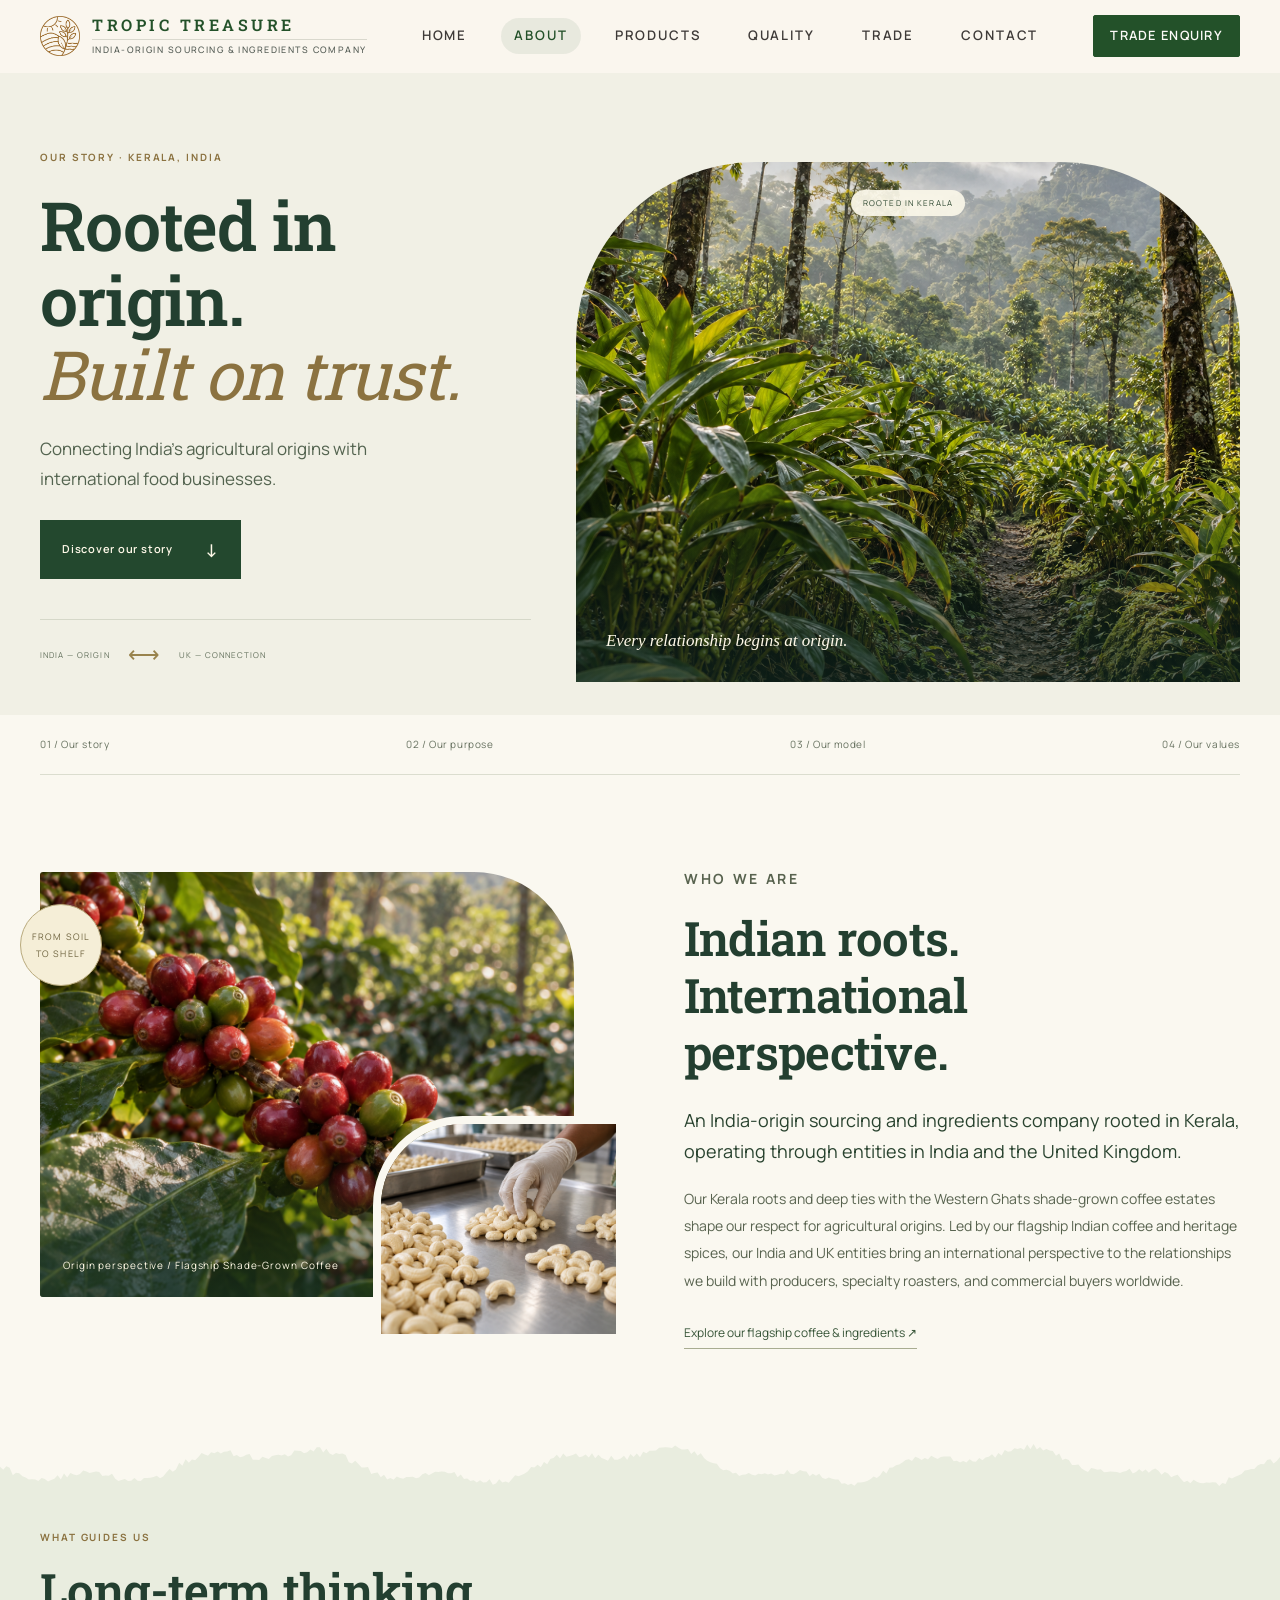
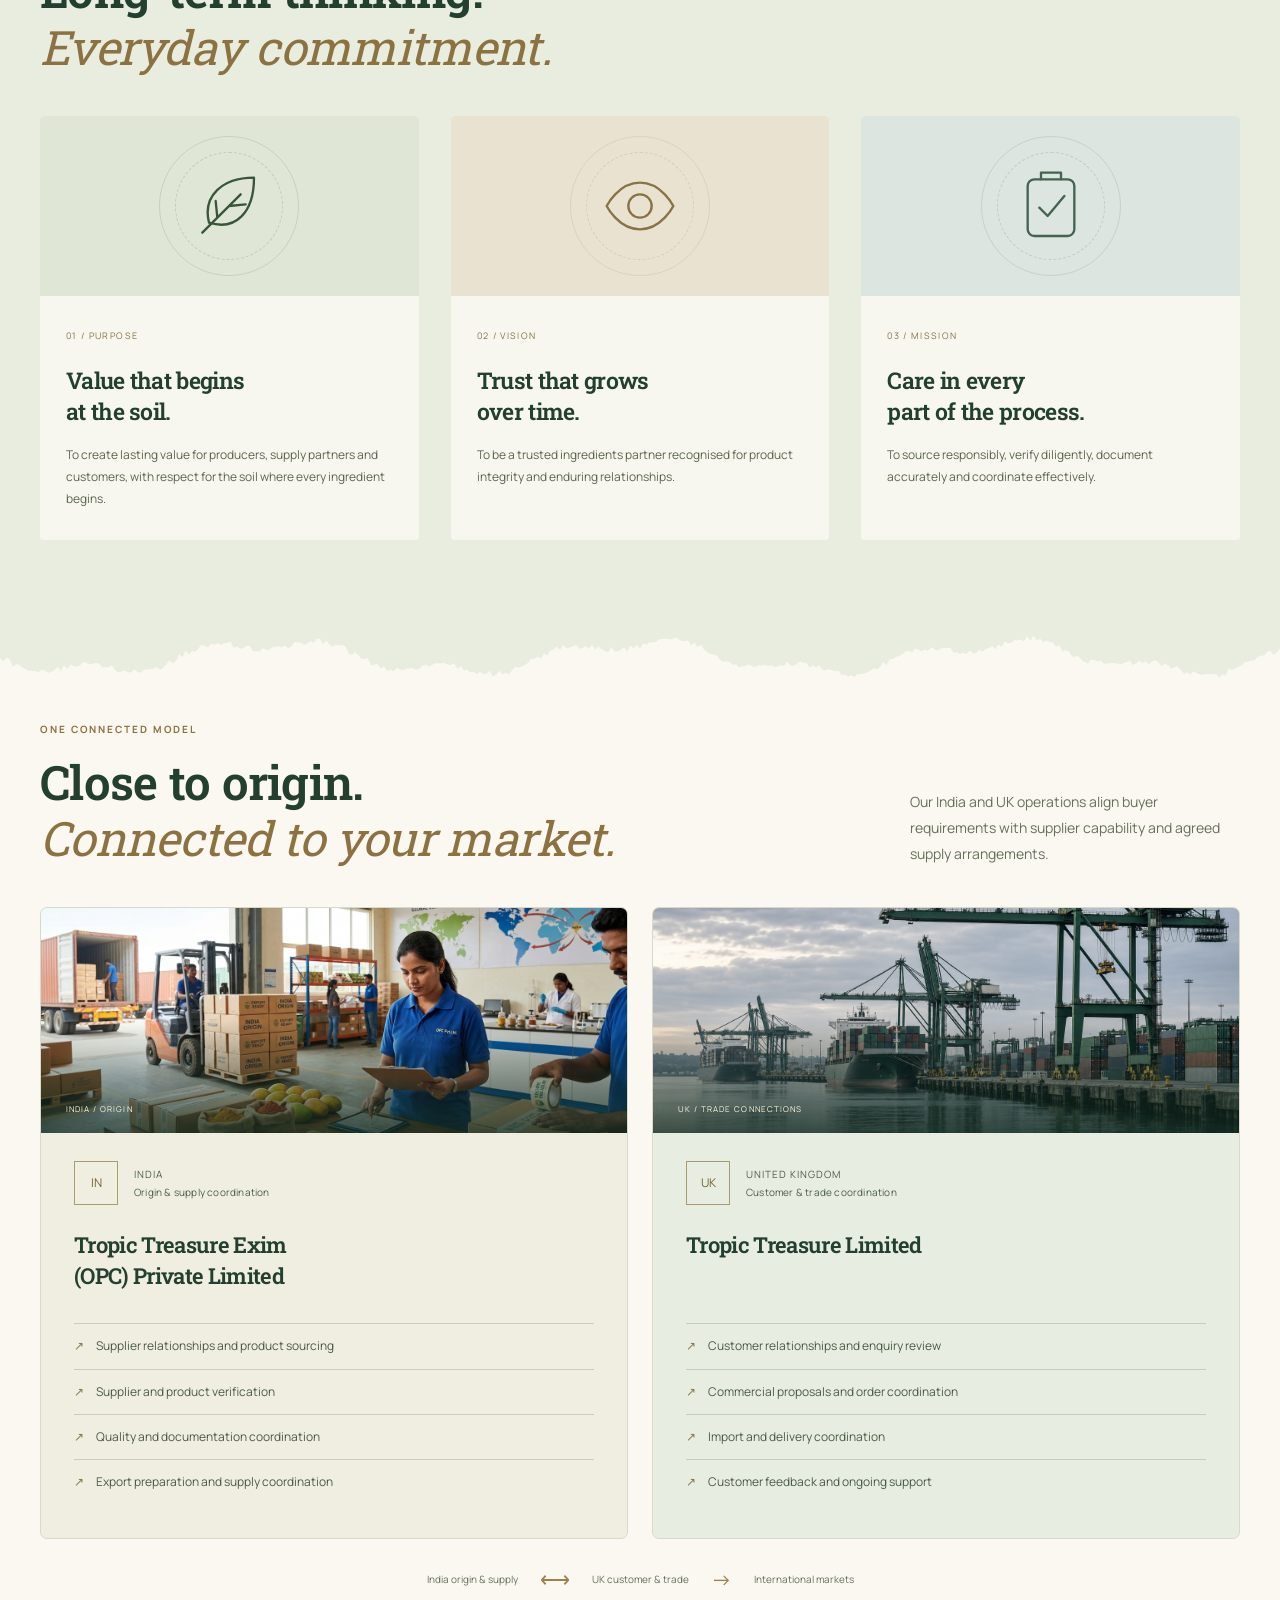
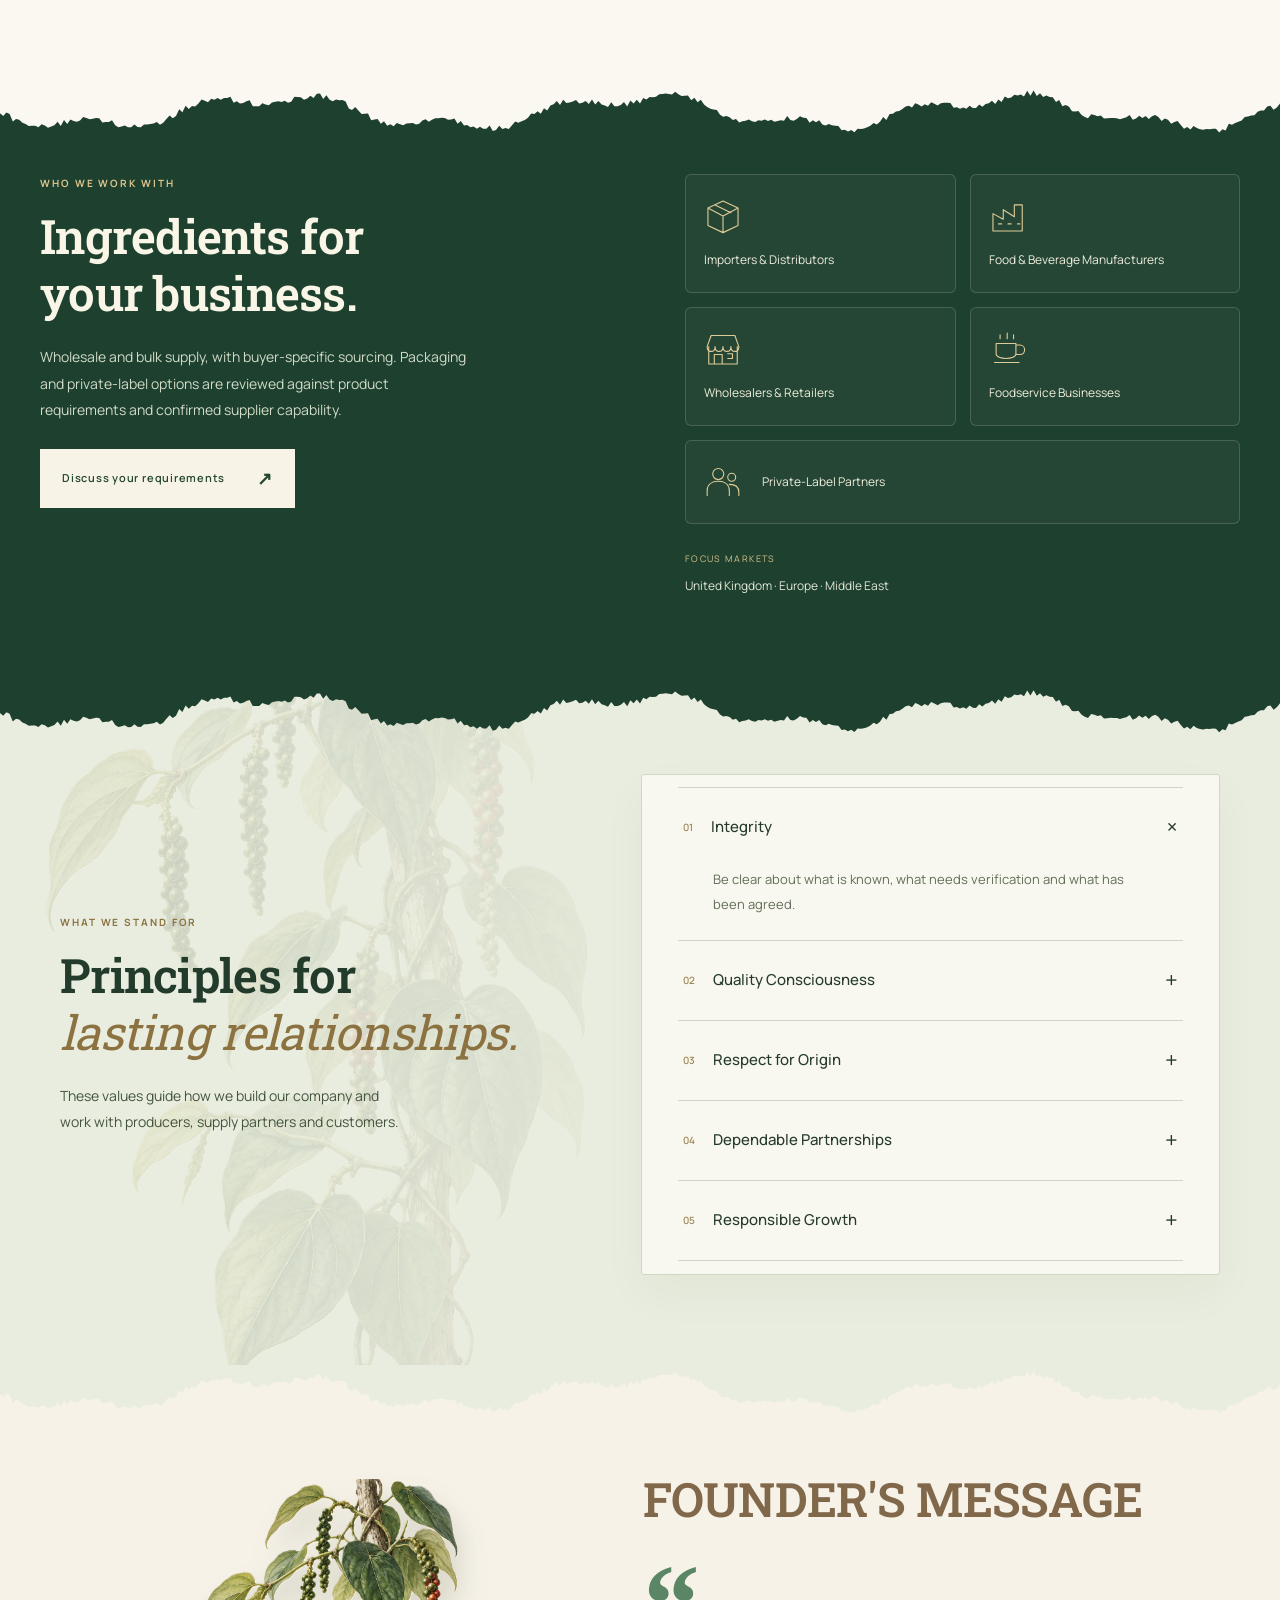
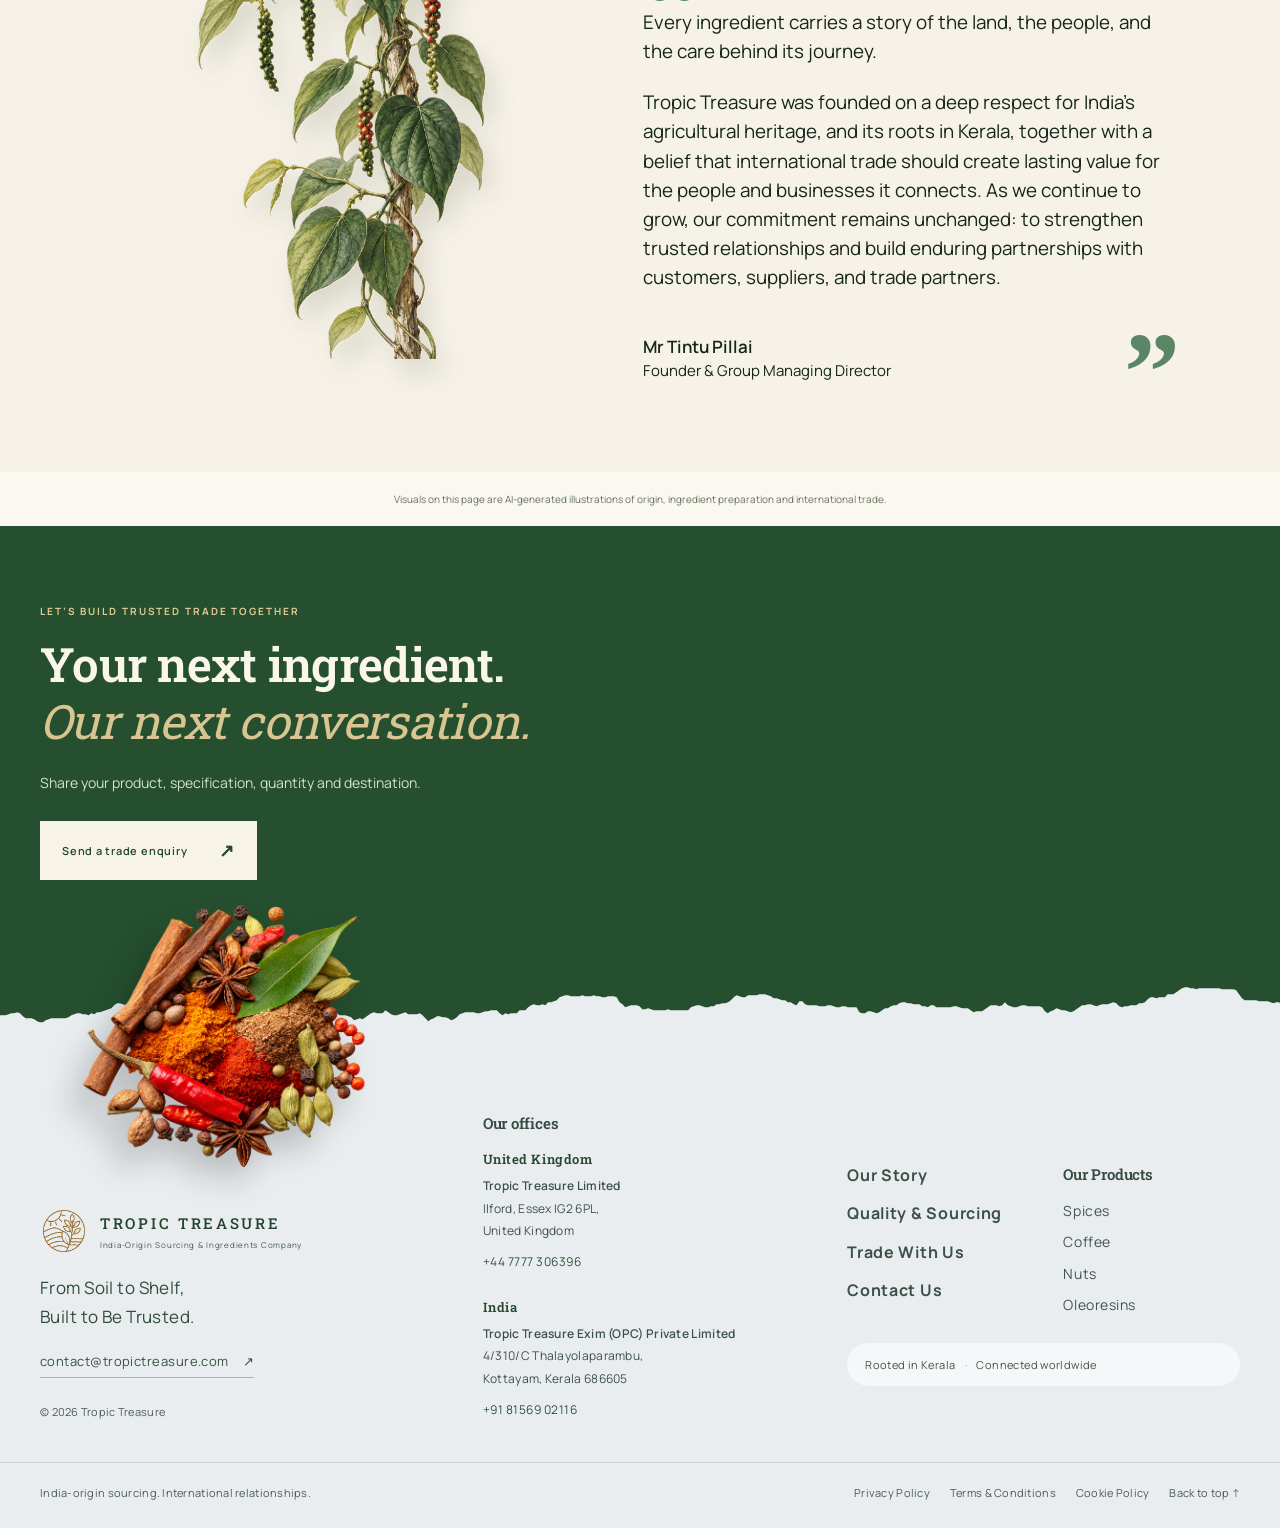
==== commit 48ed6cf8: "push no:1" ====
--- a/about.html
+++ b/about.html
@@ -1,38 +1,84 @@
 <!DOCTYPE html>
-<html lang="en">
+<html lang="en" data-css-page="about">
+
 <head>
-  <meta charset="utf-8"/>
-  <meta name="viewport" content="width=device-width, initial-scale=1"/>
+  <meta charset="utf-8" />
+  <meta name="viewport" content="width=device-width, initial-scale=1" />
   <title>About Us — Rooted in Origin. Built on Trust | Tropic Treasure</title>
-  <meta name="description" content="Rooted in Kerala, Tropic Treasure connects India's agricultural origins with international food businesses through responsible sourcing, product verification and coordinated trade."/>
-  
-  <meta property="og:type" content="website"/>
-  <meta property="og:title" content="About Tropic Treasure — Rooted in Origin. Built on Trust."/>
-  <meta property="og:description" content="Tropic Treasure is an India-origin sourcing and ingredients company rooted in Kerala, operating across India and the UK."/>
-  <meta property="og:image" content="assets/origin-pepper-vine.jpg"/>
-  
-  <meta name="twitter:card" content="summary_large_image"/>
-  <meta name="twitter:title" content="About Tropic Treasure — Rooted in Origin. Built on Trust."/>
-  <meta name="twitter:description" content="Tropic Treasure connects India's agricultural origins with international food businesses."/>
-  <meta name="twitter:image" content="assets/origin-pepper-vine.jpg"/>
-
-  <link rel="preload" as="image" href="assets/tt-mark.png"/>
-  <link rel="stylesheet" href="styles.css"/>
-  <link rel="preconnect" href="https://fonts.googleapis.com"/>
-  <link rel="preconnect" href="https://fonts.gstatic.com" crossorigin="anonymous"/>
-  <link rel="stylesheet" href="https://fonts.googleapis.com/css2?family=Manrope:wght@300;400;500;600;700&family=Roboto+Slab:wght@400;500;600;700&display=swap"/>
-  <link rel="icon" href="assets/favicon.png" type="image/png"/>
+  <meta name="description"
+    content="Rooted in Kerala, Tropic Treasure connects India's agricultural origins with international food businesses through responsible sourcing, product verification and coordinated trade." />
+
+  <meta property="og:type" content="website" />
+  <meta property="og:title" content="About Tropic Treasure — Rooted in Origin. Built on Trust." />
+  <meta property="og:description"
+    content="Tropic Treasure is an India-origin sourcing and ingredients company rooted in Kerala, operating across India and the UK." />
+  <meta property="og:image" content="assets/about-plantation.png" />
+
+  <meta name="twitter:card" content="summary_large_image" />
+  <meta name="twitter:title" content="About Tropic Treasure — Rooted in Origin. Built on Trust." />
+  <meta name="twitter:description"
+    content="Tropic Treasure connects India's agricultural origins with international food businesses." />
+  <meta name="twitter:image" content="assets/about-cashews.png" />
+
+  <link rel="preload" as="image" href="assets/tt-mark.png" />
+  <link rel="icon" href="assets/favicon.png" type="image/png" />
+  <link rel="stylesheet" href="styles.css?v=botanical-40" />
+
+  <style>
+    /* About hero: reveal coffee at origin on hover or keyboard focus. */
+    .about-page .ab-hero-photo>.ab-hero-hover-image {
+      position: absolute;
+      inset: 0;
+      width: 100%;
+      height: 100%;
+      object-fit: cover;
+      opacity: 0;
+      pointer-events: none;
+      transition: opacity .65s ease;
+    }
+
+    .about-page .ab-hero-photo:focus-visible>.ab-hero-hover-image {
+      opacity: 1;
+    }
+
+    .about-page .ab-hero-photo:focus-visible {
+      outline: 3px solid #8b7240;
+      outline-offset: 5px;
+    }
+
+    @media (hover: hover) {
+      .about-page .ab-hero-photo:hover>.ab-hero-hover-image {
+        opacity: 1;
+      }
+    }
+
+    .about-page .ab-hero-photo>figcaption,
+    .about-page .ab-hero-photo>.ab-image-label {
+      z-index: 2;
+    }
+
+    @media (prefers-reduced-motion: reduce) {
+      .about-page .ab-hero-photo>.ab-hero-hover-image {
+        transition: none;
+      }
+    }
+  </style>
 </head>
-<body>
+
+<body class="about-page">
   <!-- Header -->
-  <header class="sticky top-0 z-50 bg-background/95 backdrop-blur-sm transition-[border-color] border-b border-transparent">
+  <header
+    class="sticky top-0 z-50 bg-background/95 backdrop-blur-sm transition-[border-color] border-b border-transparent">
     <div class="container-site flex h-18 items-center justify-between py-4">
       <a aria-label="Tropic Treasure home" href="index.html">
         <span class="flex items-center gap-3">
-          <img src="assets/tt-mark.png" alt="Tropic Treasure Logo" width="40" height="40" class="h-9 w-9 shrink-0 md:h-10 md:w-10"/>
+          <img src="assets/tt-mark.png" alt="Tropic Treasure Logo" width="40" height="40"
+            class="h-9 w-9 shrink-0 md:h-10 md:w-10" />
           <span class="flex flex-col leading-none text-primary">
             <span class="logo-title text-[0.98rem] font-semibold tracking-[0.22em]">TROPIC TREASURE</span>
-            <span class="mt-1.5 border-t pt-1.5 text-[0.56rem] font-medium tracking-[0.16em] uppercase border-border text-muted-foreground">India-Origin Sourcing &amp; Ingredients Company</span>
+            <span
+              class="mt-1.5 border-t pt-1.5 text-[0.56rem] font-medium tracking-[0.16em] uppercase border-border text-muted-foreground">India-Origin
+              Sourcing &amp; Ingredients Company</span>
           </span>
         </span>
       </a>
@@ -49,7 +95,8 @@
 
       <div class="flex items-center gap-3">
         <a class="btn btn-primary hidden !px-4 !py-2.5 sm:inline-flex" href="trade.html#enquiry">Trade Enquiry</a>
-        <button type="button" class="flex h-10 w-10 flex-col items-center justify-center gap-1.5 lg:hidden" aria-label="Open menu" aria-expanded="false" id="mobile-menu-btn">
+        <button type="button" class="flex h-10 w-10 flex-col items-center justify-center gap-1.5 lg:hidden"
+          aria-label="Open menu" aria-expanded="false" id="mobile-menu-btn">
           <span class="block h-px w-6 bg-foreground transition-transform"></span>
           <span class="block h-px w-6 bg-foreground transition-transform"></span>
         </button>
@@ -57,14 +104,20 @@
     </div>
 
     <!-- Mobile Menu Drawer -->
-    <div id="mobile-menu" class="hidden border-t border-border bg-background px-6 py-8 lg:hidden transition-all duration-300">
+    <div id="mobile-menu"
+      class="hidden border-t border-border bg-background px-6 py-8 lg:hidden transition-all duration-300">
       <nav class="flex flex-col gap-5">
-        <a class="text-sm font-semibold tracking-[0.14em] text-foreground/80 uppercase transition-colors hover:text-primary" href="index.html">Home</a>
+        <a class="text-sm font-semibold tracking-[0.14em] text-foreground/80 uppercase transition-colors hover:text-primary"
+          href="index.html">Home</a>
         <a class="text-sm font-semibold tracking-[0.14em] text-primary uppercase" href="about.html">About</a>
-        <a class="text-sm font-semibold tracking-[0.14em] text-foreground/80 uppercase transition-colors hover:text-primary" href="products.html">Products</a>
-        <a class="text-sm font-semibold tracking-[0.14em] text-foreground/80 uppercase transition-colors hover:text-primary" href="quality.html">Quality</a>
-        <a class="text-sm font-semibold tracking-[0.14em] text-foreground/80 uppercase transition-colors hover:text-primary" href="trade.html">Trade</a>
-        <a class="text-sm font-semibold tracking-[0.14em] text-foreground/80 uppercase transition-colors hover:text-primary" href="contact.html">Contact</a>
+        <a class="text-sm font-semibold tracking-[0.14em] text-foreground/80 uppercase transition-colors hover:text-primary"
+          href="products.html">Products</a>
+        <a class="text-sm font-semibold tracking-[0.14em] text-foreground/80 uppercase transition-colors hover:text-primary"
+          href="quality.html">Quality</a>
+        <a class="text-sm font-semibold tracking-[0.14em] text-foreground/80 uppercase transition-colors hover:text-primary"
+          href="trade.html">Trade</a>
+        <a class="text-sm font-semibold tracking-[0.14em] text-foreground/80 uppercase transition-colors hover:text-primary"
+          href="contact.html">Contact</a>
         <div class="pt-4 border-t border-border">
           <a class="btn btn-primary w-full text-center" href="trade.html#enquiry">Trade Enquiry</a>
         </div>
@@ -72,722 +125,329 @@
     </div>
   </header>
 
-  <main>
-    <!-- Hero Section -->
-    <section class="relative isolate flex min-h-[62vh] items-end overflow-hidden">
-      <img src="assets/origin-pepper-vine.jpg" alt="Kerala pepper vines in agricultural origin" class="absolute inset-0 -z-20 h-full w-full object-cover ken-burns" width="1600" height="1200"/>
-      <div class="hero-scrim absolute inset-0 -z-10"></div>
-      
-      <div class="container-site pt-32 pb-16 text-ivory md:pb-24">
-        <div class="inline-flex items-center gap-2 bg-ivory/15 backdrop-blur-xs px-3.5 py-1.5 text-xs font-semibold tracking-[0.16em] uppercase text-ivory border border-ivory/20 mb-4">
-          <svg class="w-3.5 h-3.5 text-gold" fill="none" viewBox="0 0 24 24" stroke="currentColor" stroke-width="2">
-            <path stroke-linecap="round" stroke-linejoin="round" d="M12 21a9.004 9.004 0 008.716-6.747M12 21a9.004 9.004 0 01-8.716-6.747M12 21c2.485 0 4.5-4.03 4.5-9S14.485 3 12 3m0 18c-2.485 0-4.5-4.03-4.5-9S9.515 3 12 3m0 0a8.997 8.997 0 017.843 4.582M12 3a8.997 8.997 0 00-7.843 4.582m15.686 0A11.953 11.953 0 0112 10.5c-2.998 0-5.74-1.1-7.843-2.918"/>
-          </svg>
-          Company Profile 2026 · Origin Story
-        </div>
-        <h1 class="mt-2 max-w-4xl text-5xl leading-[1.05] font-medium md:text-7xl">Rooted in Origin. Built on Trust.</h1>
-        <p class="mt-6 max-w-2xl text-lg leading-relaxed text-ivory/85">
-          Tropic Treasure connects India's agricultural origins with international food businesses through responsible sourcing, product verification and coordinated trade.
+  <main id="about-main">
+    <section class="ab-hero">
+      <div class="ab-wrap ab-hero-grid">
+        <div class="ab-hero-copy">
+          <p class="ab-kicker">Our story · Kerala, India</p>
+          <h1>Rooted in origin.<br><em>Built on trust.</em></h1>
+          <p class="ab-lead">Connecting India’s agricultural origins with international food businesses.</p><a
+            class="ab-button" href="#our-story">Discover our story <span aria-hidden="true">↓</span></a>
+          <div class="ab-hero-note"><span>INDIA — ORIGIN</span><i aria-hidden="true">⟷</i><span>UK — CONNECTION</span>
+          </div>
+        </div>
+        <figure class="ab-hero-photo" tabindex="0"
+          aria-label="Kerala plantation. Hover or focus to reveal coffee cherries at origin."><img
+            src="assets/about-plantation.png" alt="Illustrative Kerala spice plantation" width="1600" height="1200"
+            fetchpriority="high">
+          <img class="ab-hero-hover-image" src="assets/about-coffee.png" alt="" aria-hidden="true" width="1600"
+            height="1200" decoding="async">
+          <figcaption>Every relationship begins at origin.</figcaption><span class="ab-image-label">ROOTED IN
+            KERALA</span>
+        </figure>
+      </div>
+    </section>
+    <nav class="ab-jump ab-wrap" aria-label="Explore this page"><a href="#our-story">01 / Our story</a><a
+        href="#our-purpose">02 / Our purpose</a><a href="#our-model">03 / Our model</a><a href="#our-values">04 / Our
+        values</a></nav>
+    <section id="our-story" class="ab-section ab-wrap ab-story ab-visual-story">
+      <div class="ab-collage" tabindex="0" aria-label="Coffee and cashew images. Hover or focus to interchange them.">
+        <figure class="ab-collage-main"><img src="assets/about-coffee.png"
+            alt="Illustrative close-up of coffee cherries at origin" loading="lazy">
+          <figcaption>Origin perspective / Flagship Shade-Grown Coffee</figcaption>
+        </figure>
+        <figure class="ab-collage-small"><img src="assets/about-cashews.png" alt="Illustrative cashew sorting scene"
+            loading="lazy"></figure><span class="ab-collage-seal">FROM SOIL<br>TO SHELF</span>
+      </div>
+      <div class="ab-story-copy">
+        <p class="ab-kicker">Who we are</p>
+        <h2>Indian roots.<br>International perspective.</h2>
+        <p class="ab-large">An India-origin sourcing and ingredients company rooted in Kerala, operating through
+          entities in India and the United Kingdom.</p>
+        <p>Our Kerala roots and deep ties with the Western Ghats shade-grown coffee estates shape our respect for
+          agricultural origins. Led by our flagship Indian coffee and heritage spices, our India and UK entities bring
+          an international perspective to the relationships we build with producers, specialty roasters, and commercial
+          buyers worldwide.</p><a class="ab-text-link" href="products.html#coffee">Explore our flagship coffee &amp;
+          ingredients ↗</a>
+      </div>
+    </section>
+    <section id="our-purpose" class="ab-purpose ab-section ab-paper-edge">
+      <div class="ab-wrap">
+        <p class="ab-kicker">What guides us</p>
+        <h2>Long-term thinking.<br><em>Everyday commitment.</em></h2>
+        <div class="ab-purpose-grid">
+          <article>
+            <div class="ab-purpose-illustration"><svg viewBox="0 0 48 48" fill="none" stroke="currentColor"
+                stroke-width="1.4" stroke-linecap="round" stroke-linejoin="round" aria-hidden="true">
+                <path d="M12 34C8 18 20 7 39 7c0 21-11 32-27 27Z" />
+                <path d="M8 40 31 17M17 31l-1-10m8 3 10-1" />
+              </svg></div><span>01 / PURPOSE</span>
+            <h3>Value that begins<br>at the soil.</h3>
+            <p>To create lasting value for producers, supply partners and customers, with respect for the soil where
+              every ingredient begins.</p>
+          </article>
+          <article>
+            <div class="ab-purpose-illustration"><svg viewBox="0 0 48 48" fill="none" stroke="currentColor"
+                stroke-width="1.4" stroke-linecap="round" stroke-linejoin="round" aria-hidden="true">
+                <path d="M4 24S11 10 24 10s20 14 20 14-7 14-20 14S4 24 4 24Z" />
+                <circle cx="24" cy="24" r="7" />
+              </svg></div><span>02 / VISION</span>
+            <h3>Trust that grows<br>over time.</h3>
+            <p>To be a trusted ingredients partner recognised for product integrity and enduring relationships.</p>
+          </article>
+          <article>
+            <div class="ab-purpose-illustration"><svg viewBox="0 0 48 48" fill="none" stroke="currentColor"
+                stroke-width="1.4" stroke-linecap="round" stroke-linejoin="round" aria-hidden="true">
+                <rect x="10" y="8" width="28" height="34" rx="4" />
+                <path d="M18 8V4h12v4M17 25l5 5 10-12" />
+              </svg></div><span>03 / MISSION</span>
+            <h3>Care in every<br>part of the process.</h3>
+            <p>To source responsibly, verify diligently, document accurately and coordinate effectively.</p>
+          </article>
+        </div>
+      </div>
+    </section>
+    <section id="our-model" class="ab-section ab-wrap">
+      <div class="ab-section-top">
+        <div>
+          <p class="ab-kicker">One connected model</p>
+          <h2>Close to origin.<br><em>Connected to your market.</em></h2>
+        </div>
+        <p>Our India and UK operations align buyer requirements with supplier capability and agreed supply arrangements.
         </p>
       </div>
-    </section>
-
-    <!-- Who We Are: Backdrop Effect with Text Overlay & Pictorial Icon Representation (Page 2) -->
-    <section class="container-site py-20 md:py-28">
-      <!-- Backdrop Banner with Frosted Glass Text Overlay -->
-      <div class="relative isolate overflow-hidden border border-border min-h-[440px] flex items-center p-6 md:p-12 lg:p-16">
-        <!-- Backdrop Image -->
-        <img src="assets/workspace-boardroom.jpg" alt="Tropic Treasure Executive Workspace" class="absolute inset-0 -z-20 h-full w-full object-cover"/>
-        <!-- Scrim -->
-        <div class="absolute inset-0 -z-10 bg-gradient-to-r from-forest-deep/95 via-forest-deep/85 to-forest-deep/60"></div>
-        <div class="absolute bottom-3 right-4 z-10 bg-black/60 backdrop-blur-xs px-2.5 py-1 text-[0.65rem] text-ivory/70 tracking-widest uppercase">
-          Workspace reference / stock photography
-        </div>
-
-        <!-- Overlaid Content Card -->
-        <div class="backdrop-hero-card p-8 md:p-12 max-w-3xl text-ivory">
-          <p class="eyebrow !text-gold font-bold tracking-[0.2em]">Who We Are</p>
-          <h2 class="mt-3 text-3xl md:text-5xl font-medium leading-[1.1] text-ivory">
-            An India-Origin Sourcing &amp; Ingredients Company.
-          </h2>
-          <p class="mt-6 text-base md:text-lg text-ivory/90 leading-relaxed">
-            <strong class="text-ivory">Tropic Treasure</strong> is an India-origin sourcing and ingredients company rooted in Kerala, operating through business entities in India and the United Kingdom.
-          </p>
-          <p class="mt-3 text-sm md:text-base text-ivory/75 leading-relaxed">
-            We help international food businesses source selected <strong class="text-ivory">spices, coffee, cashew kernels and oleoresins</strong> through responsible sourcing, product verification and coordinated trade.
-          </p>
-
-          <!-- 3 Micro Stats with Icons Overlaid -->
-          <div class="mt-8 grid grid-cols-1 sm:grid-cols-3 gap-4 border-t border-ivory/15 pt-6 text-xs text-ivory/80">
-            <div class="flex items-center gap-3">
-              <span class="icon-badge shrink-0 !w-9 !h-9 !bg-gold/20 !text-gold !border-gold/30">
-                <svg class="w-4 h-4" fill="none" viewBox="0 0 24 24" stroke="currentColor" stroke-width="2">
-                  <path stroke-linecap="round" stroke-linejoin="round" d="M3.055 11H5a2 2 0 012 2v1a2 2 0 002 2 2 2 0 012 2v2.945M8 3.935V5.5A2.5 2.5 0 0010.5 8h.5a2 2 0 012 2 2 2 0 104 0 2 2 0 012-2h1.064M15 20.488V18a2 2 0 012-2h3.064M21 12a9 9 0 11-18 0 9 9 0 0118 0z"/>
-                </svg>
-              </span>
-              <div>
-                <p class="font-bold text-ivory">Origin Hub</p>
-                <p class="text-ivory/60">Kerala, India</p>
-              </div>
-            </div>
-
-            <div class="flex items-center gap-3">
-              <span class="icon-badge shrink-0 !w-9 !h-9 !bg-gold/20 !text-gold !border-gold/30">
-                <svg class="w-4 h-4" fill="none" viewBox="0 0 24 24" stroke="currentColor" stroke-width="2">
-                  <path stroke-linecap="round" stroke-linejoin="round" d="M19 21V5a2 2 0 00-2-2H7a2 2 0 00-2 2v16m14 0h2m-2 0h-5m-9 0H3m2 0h5M9 7h1m-1 4h1m4-4h1m-1 4h1m-5 10v-5a1 1 0 011-1h2a1 1 0 011 1v5m-4 0h4"/>
-                </svg>
-              </span>
-              <div>
-                <p class="font-bold text-ivory">Trade Desk</p>
-                <p class="text-ivory/60">Essex, United Kingdom</p>
-              </div>
-            </div>
-
-            <div class="flex items-center gap-3">
-              <span class="icon-badge shrink-0 !w-9 !h-9 !bg-gold/20 !text-gold !border-gold/30">
-                <svg class="w-4 h-4" fill="none" viewBox="0 0 24 24" stroke="currentColor" stroke-width="2">
-                  <path stroke-linecap="round" stroke-linejoin="round" d="M9 12l2 2 4-4m5.618-4.016A11.955 11.955 0 0112 2.944a11.955 11.955 0 01-8.618 3.04A12.02 12.02 0 003 9c0 5.591 3.824 10.29 9 11.622 5.176-1.332 9-6.03 9-11.622 0-1.042-.133-2.052-.382-3.016z"/>
-                </svg>
-              </span>
-              <div>
-                <p class="font-bold text-ivory">Confidence</p>
-                <p class="text-ivory/60">Built on Evidence</p>
-              </div>
-            </div>
-          </div>
-        </div>
-      </div>
-
-      <!-- Pictorial SVG Grid: How We Work Together, Who We Serve & Focus Markets -->
-      <div class="mt-14 grid gap-6 md:grid-cols-3">
-        <!-- 1. How We Can Work Together -->
-        <div class="border border-border bg-card p-8 flex flex-col justify-between group hover:border-gold/50 transition-colors">
+      <div class="ab-model-grid">
+        <article class="ab-model-card">
+          <div class="ab-model-photo"><img src="assets/india_export.jpg" alt="Illustrative cashew grading scene"
+              loading="lazy"><span>INDIA / ORIGIN</span></div>
+          <div class="ab-country"><span>IN</span>
+            <p>INDIA<br><small>Origin &amp; supply coordination</small></p>
+          </div>
+          <h3>Tropic Treasure Exim<br>(OPC) Private Limited</h3>
+          <ul>
+            <li>Supplier relationships and product sourcing</li>
+            <li>Supplier and product verification</li>
+            <li>Quality and documentation coordination</li>
+            <li>Export preparation and supply coordination</li>
+          </ul>
+        </article>
+        <article class="ab-model-card ab-model-uk">
+          <div class="ab-model-photo"><img src="assets/about-port.png" alt="Illustrative UK container port scene"
+              loading="lazy"><span>UK / TRADE CONNECTIONS</span></div>
+          <div class="ab-country"><span>UK</span>
+            <p>UNITED KINGDOM<br><small>Customer &amp; trade coordination</small></p>
+          </div>
+          <h3>Tropic Treasure Limited</h3>
+          <ul>
+            <li>Customer relationships and enquiry review</li>
+            <li>Commercial proposals and order coordination</li>
+            <li>Import and delivery coordination</li>
+            <li>Customer feedback and ongoing support</li>
+          </ul>
+        </article>
+      </div>
+      <p class="ab-model-note">India origin &amp; supply <span aria-hidden="true">⟷</span> UK customer &amp; trade <span
+          aria-hidden="true">→</span> International markets</p>
+    </section>
+
+    <section class="ab-partners ab-section ab-paper-edge">
+      <div class="ab-wrap ab-partner-grid">
+        <div>
+          <p class="ab-kicker">Who we work with</p>
+          <h2>Ingredients for<br>your business.</h2>
+          <p>Wholesale and bulk supply, with buyer-specific sourcing. Packaging and private-label options are reviewed
+            against product requirements and confirmed supplier capability.</p><a href="trade.html#enquiry"
+            class="ab-button ab-button-light">Discuss your requirements <span aria-hidden="true">↗</span></a>
+        </div>
+        <div class="ab-partner-list">
+          <div class="ab-partner-tile"><svg viewBox="0 0 48 48" fill="none" stroke="currentColor" stroke-width="1.4"
+              stroke-linecap="round" stroke-linejoin="round" aria-hidden="true">
+              <path d="m5 14 19-9 19 9v22l-19 9L5 36ZM5 14l19 10 19-10M24 24v21M14 10l20 10" />
+            </svg>
+            <p>Importers &amp; Distributors</p>
+          </div>
+          <div class="ab-partner-tile"><svg viewBox="0 0 48 48" fill="none" stroke="currentColor" stroke-width="1.4"
+              stroke-linecap="round" stroke-linejoin="round" aria-hidden="true">
+              <path d="M5 43V21l13 7V16l14 9V10h10v33ZM5 43h37M12 34h4m8 0h4m8 0h3" />
+            </svg>
+            <p>Food &amp; Beverage Manufacturers</p>
+          </div>
+          <div class="ab-partner-tile"><svg viewBox="0 0 48 48" fill="none" stroke="currentColor" stroke-width="1.4"
+              stroke-linecap="round" stroke-linejoin="round" aria-hidden="true">
+              <path
+                d="M6 21v22h36V21M4 21 9 7h30l5 14M4 21c0 8 10 8 10 0 0 8 10 8 10 0 0 8 10 8 10 0 0 8 10 8 10 0M13 43V31h10v12M30 30h6v6h-6" />
+            </svg>
+            <p>Wholesalers &amp; Retailers</p>
+          </div>
+          <div class="ab-partner-tile"><svg viewBox="0 0 48 48" fill="none" stroke="currentColor" stroke-width="1.4"
+              stroke-linecap="round" stroke-linejoin="round" aria-hidden="true">
+              <path d="M9 17h25v13c0 8-25 8-25 0ZM34 19h5c8 0 8 12 0 12h-5M7 41h31M14 6v5M23 4v7M31 6v5" />
+            </svg>
+            <p>Foodservice Businesses</p>
+          </div>
+          <div class="ab-partner-tile"><svg viewBox="0 0 48 48" fill="none" stroke="currentColor" stroke-width="1.4"
+              stroke-linecap="round" stroke-linejoin="round" aria-hidden="true">
+              <circle cx="18" cy="14" r="7" />
+              <circle cx="35" cy="18" r="5" />
+              <path d="M4 41v-6c0-8 6-12 14-12s14 4 14 12v6M32 27c8 0 12 4 12 10v4" />
+            </svg>
+            <p>Private-Label Partners</p>
+          </div>
+          <div class="ab-markets"><small>FOCUS MARKETS</small>
+            <p>United Kingdom · Europe · Middle East</p>
+          </div>
+        </div>
+      </div>
+    </section>
+    <section id="our-values" class="ab-section ab-wrap about-values-section ab-paper-edge" data-botanical-motion>
+      <div class="ab-values-backdrop" aria-hidden="true"></div>
+      <div class="ab-values-heading">
+        <p class="ab-kicker">What we stand for</p>
+        <h2>Principles for<br><em>lasting relationships.</em></h2>
+        <p class="ab-approach-intro">These values guide how we build our company and work with producers, supply
+          partners and customers.</p>
+      </div>
+      <div class="ab-accordion">
+        <details name="company-values" open>
+          <summary><span>01</span> Integrity <b aria-hidden="true">+</b></summary>
+          <p>Be clear about what is known, what needs verification and what has been agreed.</p>
+        </details>
+        <details name="company-values">
+          <summary><span>02</span> Quality Consciousness <b aria-hidden="true">+</b></summary>
+          <p>Keep product requirements and careful verification central to sourcing decisions.</p>
+        </details>
+        <details name="company-values">
+          <summary><span>03</span> Respect for Origin <b aria-hidden="true">+</b></summary>
+          <p>Recognise the land, growing regions and people behind every ingredient.</p>
+        </details>
+        <details name="company-values">
+          <summary><span>04</span> Dependable Partnerships <b aria-hidden="true">+</b></summary>
+          <p>Build relationships through clear communication, mutual understanding and consistent follow-through.</p>
+        </details>
+        <details name="company-values">
+          <summary><span>05</span> Responsible Growth <b aria-hidden="true">+</b></summary>
+          <p>Develop the business thoughtfully, aligning commitments with the capability to deliver.</p>
+        </details>
+      </div>
+    </section>
+    <section id="founder-message" class="founder-editorial ab-paper-edge" data-botanical-motion
+      aria-labelledby="founder-message-title">
+      <div class="container-site founder-editorial-layout">
+        <div class="founder-botanical" tabindex="0"
+          aria-label="Botanical artwork. Hover or focus to reveal branching roots."><img
+            src="assets/about-values-coffee.png"
+            alt="Dimensional coffee plant with glossy leaves, red cherries and an exposed root crown" loading="lazy"
+            width="1024" height="1536"></div>
+        <div class="founder-editorial-copy">
+          <h2 id="founder-message-title">Founder's Message</h2>
+          <span class="founder-quote-open" aria-hidden="true">“</span>
+          <blockquote>
+            <p>Every ingredient carries a story of the land, the people, and the care behind its journey.</p>
+            <p>Tropic Treasure was founded on a deep respect for India’s agricultural heritage, and its roots in Kerala,
+              together with a belief that international trade should create lasting value for the people and businesses
+              it connects. As we continue to grow, our commitment remains unchanged: to strengthen trusted relationships
+              and build enduring partnerships with customers, suppliers, and trade partners.</p>
+          </blockquote>
+          <div class="founder-editorial-signoff">
+            <p><strong>Mr Tintu Pillai</strong><span>Founder &amp; Group Managing Director</span></p><span
+              class="founder-quote-close" aria-hidden="true">”</span>
+          </div>
+        </div>
+      </div>
+    </section>
+
+    <p class="ab-image-note ab-wrap">Visuals on this page are AI-generated illustrations of origin, ingredient
+      preparation and international trade.</p>
+    <section class="ab-cta">
+      <div class="ab-wrap">
+        <p class="ab-kicker">Let’s build trusted trade together</p>
+        <h2>Your next ingredient.<br><em>Our next conversation.</em></h2>
+        <p>Share your product, specification, quantity and destination.</p><a class="ab-button ab-button-light"
+          href="trade.html#enquiry">Send a trade enquiry <span aria-hidden="true">↗</span></a>
+      </div>
+    </section>
+  </main>
+  <footer class="tt-footer" aria-label="Tropic Treasure footer">
+    <div class="container-site tt-footer-layout">
+      <div class="tt-footer-brand">
+        <div class="tt-footer-spice"><img src="assets/aromatic-spice-herbs.jpg" alt="India-origin spices" loading="lazy"
+            width="260" height="260"></div>
+        <a class="tt-footer-logo" href="index.html" aria-label="Tropic Treasure home"><img
+            src="[data-uri]